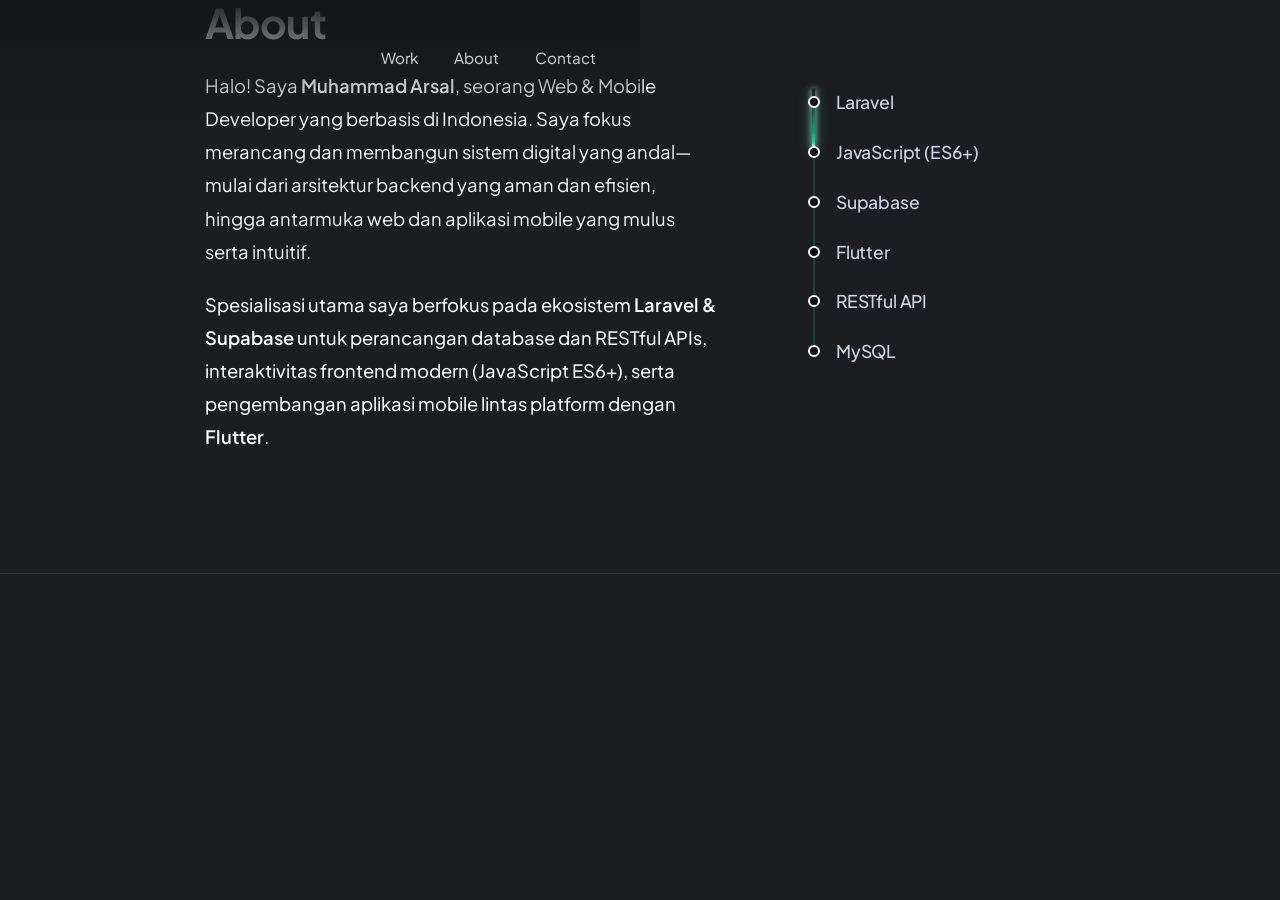
==== about.html @ c32b756a "feat: add abaout and lets contact" ====
<!DOCTYPE html>
<html lang="en">

<head>
    <meta charset="utf-8" />
    <meta name="viewport" content="width=device-width, initial-scale=1, maximum-scale=1">
    <title>About • Muhammad Arsal • Web Developer</title>
    <meta name="description"
        content="Tentang Muhammad Arsal — Web Developer spesialis Laravel, Modern JavaScript, Supabase, dan Flutter. Berfokus pada arsitektur scalable dan UI/UX interaktif." />
    <meta property="og:title" content="About • Muhammad Arsal • Web Developer" />
    <meta property="og:description"
        content="Tentang Muhammad Arsal — Web Developer spesialis Laravel, Modern JavaScript, Supabase, dan Flutter." />
    <meta property="og:type" content="website" />
    <meta name="twitter:card" content="summary_large_image" />

    <link href="css/normalize.css" rel="stylesheet">
    <link href="css/styleguide.css" rel="stylesheet">
    <link href="css/components.css" rel="stylesheet">
    <link href="css/style-new.css" rel="stylesheet">

    <style>
        /* Standalone clean scrolling & instant visibility for About page */
        html, body {
            overflow-x: hidden;
            overflow-y: auto !important;
            height: auto !important;
            background: #141518;
            color: #ffffff;
            scroll-behavior: smooth;
        }

        .main-wrap {
            position: relative;
            width: 100%;
            min-height: 100vh;
            overflow: visible !important;
        }

        /* Ensure all content is 100% visible immediately */
        .fade-in {
            opacity: 1 !important;
            transform: none !important;
            transition: opacity 0.6s ease, transform 0.6s ease;
        }

        .nav-bar {
            position: fixed;
            top: 0;
            left: 0;
            width: 100%;
            z-index: 100;
            padding: 1.5rem 2.5rem;
            display: flex;
            justify-content: space-between;
            align-items: center;
            background: linear-gradient(180deg, rgba(20, 21, 24, 0.95) 0%, rgba(20, 21, 24, 0) 100%);
            pointer-events: none;
        }

        .nav-bar * {
            pointer-events: auto;
        }

        .about-nav-header {
            padding: 0;
            height: 0;
        }

        /* Smooth scrollbar styling */
        ::-webkit-scrollbar {
            width: 8px;
        }
        ::-webkit-scrollbar-track {
            background: #141518;
        }
        ::-webkit-scrollbar-thumb {
            background: rgba(255, 255, 255, 0.15);
            border-radius: 4px;
        }
        ::-webkit-scrollbar-thumb:hover {
            background: var(--color-blue);
        }
    </style>
</head>

<body>
    <main class="main" id="about">
        <!-- Floating Hamburger Button -->
        <div class="btn btn-hamburger">
            <div class="btn-click magnetic" data-strength="50" data-strength-text="25" style="border: 1px solid white;">
                <div class="btn-fill"></div>
                <div class="btn-text">
                    <div class="btn-bars"></div>
                    <span class="btn-text-inner">Menu</span>
                </div>
            </div>
        </div>

        <!-- Navigation Drawer Overlay -->
        <div class="overlay fixed-nav-back"></div>
        <div class="fixed-nav theme-dark">
            <div class="fixed-nav-rounded-div">
                <div class="rounded-div-wrap">
                    <div class="rounded-div"></div>
                </div>
            </div>
            <div class="fixed-nav-inner">
                <div class="row nav-row">
                    <h5>Navigation</h5>
                    <div class="stripe"></div>
                    <ul class="links-wrap">
                        <li class="btn btn-link">
                            <a href="index.html" data-barba-prevent="self" class="btn-click magnetic" data-strength="24" data-strength-text="12">
                                <span class="btn-text">
                                    <span class="btn-text-inner">Home</span>
                                </span>
                            </a>
                        </li>
                        <li class="btn btn-link">
                            <a href="index.html#work-section" data-barba-prevent="self" class="btn-click magnetic" data-strength="24" data-strength-text="12">
                                <span class="btn-text">
                                    <span class="btn-text-inner">Work</span>
                                </span>
                            </a>
                        </li>
                        <li class="btn btn-link active">
                            <a href="about.html" class="btn-click magnetic" data-strength="24" data-strength-text="12">
                                <span class="btn-text">
                                    <span class="btn-text-inner">About</span>
                                </span>
                            </a>
                        </li>
                        <li class="btn btn-link">
                            <a href="#contact-section" class="btn-click magnetic" data-strength="24" data-strength-text="12">
                                <span class="btn-text">
                                    <span class="btn-text-inner">Contact</span>
                                </span>
                            </a>
                        </li>
                    </ul>
                </div>
                <div class="row social-row">
                    <div class="stripe"></div>
                    <div class="socials">
                        <h5>Socials</h5>
                        <ul>
                            <li class="btn btn-link btn-link-external">
                                <a href="https://www.instagram.com/arsal_451/" target="_blank" class="btn-click magnetic" data-strength="20" data-strength-text="10">
                                    <span class="btn-text"><span class="btn-text-inner">Instagram</span></span>
                                </a>
                            </li>
                            <li class="btn btn-link btn-link-external">
                                <a href="https://www.linkedin.com/in/muhammad-arsal-820309318/" target="_blank" class="btn-click magnetic" data-strength="20" data-strength-text="10">
                                    <span class="btn-text"><span class="btn-text-inner">LinkedIn</span></span>
                                </a>
                            </li>
                            <li class="btn btn-link btn-link-external">
                                <a href="https://github.com/arsalcode" target="_blank" class="btn-click magnetic" data-strength="20" data-strength-text="10">
                                    <span class="btn-text"><span class="btn-text-inner">GitHub</span></span>
                                </a>
                            </li>
                        </ul>
                    </div>
                </div>
            </div>
        </div>

        <div class="main-wrap">
            <!-- Navigation Header -->
            <header class="about-nav-header theme-dark" style="padding: 0; margin: 0; height: 0;">
                <div class="nav-bar">
                    <div class="credits-top">
                        <div class="btn">
                            <a href="index.html" data-barba-prevent="self" class="btn-click magnetic" data-strength="20" data-strength-text="10">
                                <span class="btn-text">
                                    <span class="nav-brand-text">© Arsal. dev</span>
                                </span>
                            </a>
                        </div>
                    </div>
                    <div class="nav-links-pill">
                        <ul class="links-wrap">
                            <li class="btn btn-link">
                                <a href="index.html#work-section" data-barba-prevent="self" class="btn-click magnetic" data-strength="20" data-strength-text="10">
                                    <span class="btn-text"><span class="btn-text-inner">Work</span></span>
                                </a>
                            </li>
                            <li class="btn btn-link active">
                                <a href="about.html" class="btn-click magnetic" data-strength="20" data-strength-text="10">
                                    <span class="btn-text"><span class="btn-text-inner">About</span></span>
                                </a>
                            </li>
                            <li class="btn btn-link nav-cta">
                                <a href="#contact-section" class="btn-click magnetic" data-strength="20" data-strength-text="10">
                                    <span class="btn-text"><span class="btn-text-inner">Contact</span></span>
                                </a>
                            </li>
                            <li class="btn btn-link btn-menu">
                                <div class="btn-click magnetic" data-strength="20" data-strength-text="10">
                                    <div class="btn-text"><span class="btn-text-inner">Menu</span></div>
                                </div>
                            </li>
                        </ul>
                    </div>
                </div>
            </header>

            <!-- About Hero Section (Simple & Minimalist - No Photo) -->
            <section class="about-simple-section theme-dark" style="padding-top: 0; padding-bottom: 50px;">
                <div class="container medium">
                    <div class="about-editorial-box fade-in">
                        <div class="about-editorial-grid">
                            <!-- Kolom Kiri: Bio Paragraf -->
                            <div class="about-col-left">
                                <h1 class="about-title-simple">About</h1>

                                <div class="about-simple-body">
                                    <p class="about-simple-text">
                                        Halo! Saya <strong>Muhammad Arsal</strong>, seorang Web &amp; Mobile Developer yang berbasis di Indonesia. Saya fokus merancang dan membangun sistem digital yang andal—mulai dari arsitektur backend yang aman dan efisien, hingga antarmuka web dan aplikasi mobile yang mulus serta intuitif.
                                    </p>
                                    <p class="about-simple-text">
                                        Spesialisasi utama saya berfokus pada ekosistem <strong>Laravel &amp; Supabase</strong> untuk perancangan database dan RESTful APIs, interaktivitas frontend modern (JavaScript ES6+), serta pengembangan aplikasi mobile lintas platform dengan <strong>Flutter</strong>.
                                    </p>
                                </div>
                            </div>

                            <!-- Kolom Kanan: List Teknologi dengan Garis Hijau Vertikal & Gerak Berurutan -->
                            <div class="about-col-right">
                                <ul class="about-bullet-list">
                                    <li class="about-stack-item">
                                        <span class="stack-node"></span>
                                        <span class="stack-name">Laravel</span>
                                    </li>
                                    <li class="about-stack-item">
                                        <span class="stack-node"></span>
                                        <span class="stack-name">JavaScript (ES6+)</span>
                                    </li>
                                    <li class="about-stack-item">
                                        <span class="stack-node"></span>
                                        <span class="stack-name">Supabase</span>
                                    </li>
                                    <li class="about-stack-item">
                                        <span class="stack-node"></span>
                                        <span class="stack-name">Flutter</span>
                                    </li>
                                    <li class="about-stack-item">
                                        <span class="stack-node"></span>
                                        <span class="stack-name">RESTful API</span>
                                    </li>
                                    <li class="about-stack-item">
                                        <span class="stack-node"></span>
                                        <span class="stack-name">MySQL</span>
                                    </li>
                                </ul>
                            </div>
                        </div>
                    </div>
                </div>
            </section>

            <!-- Modern Awwwards Level Footer -->
            <div class="footer-wrap section-awwwards-footer" id="contact-section">
                <footer class="section mx-auto footer-modern" style="width: 100vw !important;">
                    <div class="container medium">
                        <!-- Top Banner CTA (Minimalist Open Style) -->
                        <div class="footer-cta-card">
                            <h2 class="footer-cta-heading">Let's Connect</h2>
                            <div class="footer-contact-actions">
                                <a href="mailto:arsalcode404@gmail.com" class="footer-email-btn magnetic" data-strength="25">
                                    <span class="email-address">arsalcode404@gmail.com</span>
                                    <span class="email-arrow">↗</span>
                                </a>
                                <a href="tel:+6285890223887" class="footer-phone-btn magnetic" data-strength="20">
                                    <span>+62 858-9022-3887</span>
                                </a>
                            </div>
                        </div>

                        <!-- Bottom Nav & Credits Grid -->
                        <div class="footer-meta-grid">
                            <div class="footer-meta-col">
                                <h5>LOKASI &amp; WAKTU</h5>
                                <p>Indonesia <span class="bullet">•</span> <span id="timeSpan">09:22 PM WIB</span></p>
                            </div>
                            <div class="footer-meta-col">
                                <h5>DIREKTORI SOSIAL</h5>
                                <div class="footer-social-links">
                                    <a href="https://github.com/arsalcode" target="_blank" class="social-link">GitHub ↗</a>
                                    <a href="https://www.linkedin.com/in/muhammad-arsal-820309318/" target="_blank" class="social-link">LinkedIn ↗</a>
                                    <a href="https://www.instagram.com/arsal_451/" target="_blank" class="social-link">Instagram ↗</a>
                                </div>
                            </div>
                            <div class="footer-meta-col text-right">
                                <h5>HAK CIPTA</h5>
                                <p>© 2026 Muhammad Arsal</p>
                            </div>
                        </div>
                    </div>
                </footer>
            </div>
        </div>
    </main>

    <!-- Dependencies -->
    <script src="https://code.jquery.com/jquery-3.5.1.min.js"></script>
    <script src="https://cdnjs.cloudflare.com/ajax/libs/gsap/3.9.1/gsap.min.js"></script>

    <script>
        function initMagneticButtons() {
            var magnets = document.querySelectorAll('.magnetic');
            if (window.innerWidth > 540) {
                magnets.forEach((magnet) => {
                    magnet.addEventListener('mousemove', function (event) {
                        var bounding = magnet.getBoundingClientRect();
                        var magnetsStrength = magnet.getAttribute("data-strength") || 25;
                        gsap.to(magnet, 1.2, {
                            x: (((event.clientX - bounding.left) / magnet.offsetWidth) - 0.5) * magnetsStrength,
                            y: (((event.clientY - bounding.top) / magnet.offsetHeight) - 0.5) * magnetsStrength,
                            rotate: "0.001deg",
                            ease: "power4.out"
                        });
                    });
                    magnet.addEventListener('mouseleave', function () {
                        gsap.to(magnet, 1.2, {
                            x: 0,
                            y: 0,
                            ease: "elastic.out(1, 0.3)"
                        });
                    });
                });
            }
        }

        function initHamburgerNav() {
            $('.btn-hamburger, .btn-menu').click(function () {
                if ($('main').hasClass('nav-active')) {
                    $('.btn-hamburger, .btn-menu').removeClass('active');
                    $('main').removeClass('nav-active');
                } else {
                    $('.btn-hamburger, .btn-menu').addClass('active');
                    $('main').addClass('nav-active');
                }
            });

            $('.overlay.fixed-nav-back, .fixed-nav .btn-link a').click(function () {
                $('.btn-hamburger, .btn-menu').removeClass('active');
                $('main').removeClass('nav-active');
            });
        }

        function initTimeZone() {
            const timeSpan = document.querySelector("#timeSpan");
            if (!timeSpan) return;

            const optionsTime = {
                timeZone: 'Asia/Jakarta',
                timeZoneName: 'short',
                hour: '2-digit',
                hour12: true,
                minute: 'numeric',
            };

            const formatter = new Intl.DateTimeFormat([], optionsTime);
            function updateTime() {
                const dateTime = new Date();
                timeSpan.textContent = formatter.format(dateTime);
            }
            updateTime();
            setInterval(updateTime, 1000);
        }

        $(document).ready(function () {
            initMagneticButtons();
            initHamburgerNav();
            initTimeZone();
        });
    </script>
</body>

</html>
---- css/styleguide.css ----
/* ------------------------- Styleguide • Muhammad Arsal -------------------------------------------------- */

/* ------------------------- Fonts -------------------------------------------------- */

@import url("https://fonts.googleapis.com/css2?family=Plus+Jakarta+Sans:wght@300;400;500;600;700;800&family=Outfit:wght@100..900&display=swap");

/* ------------------------- Colors -------------------------------------------------- */

:root {
  --color-dark: #1c1d20;
  --color-dark-dark: #141517;
  --color-light: #ffffff;
  --color-blue: #00804E;
  --color-blue-dark: #00603A;
  --color-gray: #999d9e;
  --color-lightgray: #e9eaeb;
  --color-white: #ffffff;

  --color-border: rgba(28, 29, 32, 0.175);
  --color-border-solid: #d2d2d2;
  --color-border-light: rgba(255, 255, 255, 0.2);
  --color-border-solid-light: #545557;

  --color-text: #1c1d20;
  --color-text-light: #fff;

  --alert-error: #ff4444;
  --alert-success: #24c958;

  --animation-primary: all 0.5s cubic-bezier(0.7, 0, 0.3, 1);
  --animation-fast: all 0.3s cubic-bezier(0.7, 0, 0.3, 1);
  --animation-smooth: all 0.7s cubic-bezier(0.7, 0, 0.3, 1);
  --animation-slow: all 0.9s cubic-bezier(0.7, 0, 0.3, 1);

  --section-padding: clamp(5em, 21vh, 12em);
  --container-padding: clamp(2.5em, 8vw, 8em);
  --gap-padding: clamp(1.5em, 4vw, 2.5em);
}

@media screen and (max-width: 1200px) {
  :root {
    --container-padding: 6vw;
  }
}

@media screen and (max-width: 720px) {
  :root {
    --section-padding: 12vh;
  }
}

@media screen and (max-width: 540px) {
  :root {
    --color-border: rgba(28, 29, 32, 0.225);
    --color-border-light: rgba(255, 255, 255, 0.225);
    --container-padding: clamp(1.25em, 4vw, 2.5em);
    --section-padding: max(2.5em, 12vh);
  }
}

/* ------------------------- Body -------------------------------------------------- */

*,
*:after,
*:before {
  -webkit-box-sizing: border-box;
  -moz-box-sizing: border-box;
  box-sizing: border-box;
}
li,
ul {
  padding: 0;
  margin: 0;
  list-style: none;
}

body {
  -webkit-font-smoothing: antialiased;
  font-family: "Plus Jakarta Sans", -apple-system, BlinkMacSystemFont, "Segoe UI", Roboto, sans-serif; 
  color: var(--color-text);
  line-height: 1.6;
  font-weight: 450;
  font-style: normal;
  font-size: 16px;
  font-size: clamp(16px, 1.2vw, 19px);
  background-color: var(--color-dark);
}

html,
body {
  width: 100%;
  -webkit-font-smoothing: antialiased;
  position: relative;
  background-color: var(--color-dark);
}

/* Selection */
::selection {
  background-color: var(--color-blue);
  color: var(--color-white);
  text-shadow: none;
}
::-moz-selection {
  background-color: var(--color-blue);
  color: var(--color-white);
  text-shadow: none;
}

canvas,
img,
video {
  max-width: 100%;
  height: auto;
  box-sizing: border-box;
}

svg {
  max-width: none;
  height: auto;
  box-sizing: border-box;
}

audio,
canvas,
iframe,
img,
svg,
video {
  vertical-align: middle;
}

/* ------------------------- Typography -------------------------------------------------- */

h1,
h2,
h3,
h4,
h5,
h6,
p,
a,
li,
ul,
ol,
span,
strong,
em {
  padding: 0;
  margin: 0;
  font-style: normal;
  font-weight: 450;
  letter-spacing: normal;
}
h1:last-child,
h2:last-child,
h3:last-child,
h4:last-child,
p:last-child,
p.big:last-child,
p.small:last-child,
a:last-child,
strong:last-child {
  margin-bottom: 0;
}

h1 {
  font-family: "Plus Jakarta Sans", -apple-system, BlinkMacSystemFont, "Segoe UI", Roboto, sans-serif;
  font-weight: 700;
  font-style: normal;
  font-size: clamp(3.25em, 7vw, 8em);
  line-height: 1.065;
  margin-bottom: 1em;
  font-size: calc(clamp(3.25em, 7vw, 8em) * 0.875);
}

h2 {
  font-family: "Plus Jakarta Sans", -apple-system, BlinkMacSystemFont, "Segoe UI", Roboto, sans-serif;
  font-weight: 700;
  font-style: normal;
  font-size: calc(clamp(3.25em, 5vw, 4.5em) * 0.75);
  line-height: 1.065;
  margin-bottom: 0.66em;
}

h3 {
  font-family: "Plus Jakarta Sans", -apple-system, BlinkMacSystemFont, "Segoe UI", Roboto, sans-serif;
  font-weight: 600;
  font-style: normal;
  font-size: clamp(2.66em, 4.65vw, 5.32em);
  line-height: 1.065;
  margin-bottom: 1em;
}

h4 {
  font-family: "Plus Jakarta Sans", -apple-system, BlinkMacSystemFont, "Segoe UI", Roboto, sans-serif;
  font-weight: 600;
  font-style: normal;
  font-size: clamp(1.55em, 2.3vw, 2.5em);
  line-height: 1.45;
  margin-bottom: 1em;
}

h5 {
  font-family: "Plus Jakarta Sans", -apple-system, BlinkMacSystemFont, "Segoe UI", Roboto, sans-serif;
  font-weight: 600;
  font-style: normal;
  font-size: 0.6em;
  line-height: 1.065;
  margin-bottom: 1em;
  text-transform: uppercase;
  letter-spacing: 0.05em;
  opacity: 0.5;
}

p {
  font-family: "Plus Jakarta Sans", -apple-system, BlinkMacSystemFont, "Segoe UI", Roboto, sans-serif;
  font-weight: 450;
  font-style: normal;
  color: var(--text);
  font-size: 1em;
  line-height: 1.66;
  margin-bottom: 1em;
}

p.small {
  font-size: 0.8em;
  line-height: 1.75;
  letter-spacing: 0.015em;
}

p.big {
  font-size: 1.2em;
}

strong {
  font-weight: 800;
}

a {
  color: var(--color-blue);
  text-decoration: none;
}

p a {
  text-decoration: underline;
}

.theme-dark h1,
.theme-dark h2,
.theme-dark h3,
.theme-dark h4,
.theme-dark h5,
.theme-dark p {
  color: var(--color-white);
}

/* ------------------------- Main Elements -------------------------------------------------- */

.section {
  display: block;
  padding-top: var(--section-padding);
  padding-bottom: var(--section-padding);
  position: relative;
}

.section-wrap {
  display: block;
  padding-top: 0;
  padding-bottom: 0;
  position: relative;
}

.section.full-height {
  min-height: 100vh;
  display: flex;
  align-items: center;
}

.section.no-padding {
  padding-top: unset;
  padding-bottom: unset;
}

.container {
  margin: 0 auto;
  padding-left: var(--container-padding);
  padding-right: var(--container-padding);
  max-width: 100em;
}

.container.large {
  padding-left: var(--gap-padding);
  padding-right: var(--gap-padding);
}

.container.medium {
  padding-left: calc(var(--container-padding) * 2);
  padding-right: calc(var(--container-padding) * 2);
}

.container.small {
  padding-left: calc(var(--container-padding) * 3);
  padding-right: calc(var(--container-padding) * 3);
}

.container.no-padding {
  padding-left: unset;
  padding-right: unset;
}

.row {
  display: flex;
  flex-wrap: wrap;
  position: relative;
}

.row.no-flex {
  display: block;
}

.row.no-wrap {
  flex-wrap: nowrap;
}

.flex-col {
  display: block;
  width: 100%;
  order: 2;
  position: relative;
}

.overlay {
  position: absolute;
  top: 0;
  left: 0;
  height: 100%;
  width: 100%;
}

img.overlay,
video.overlay {
  object-fit: cover;
}

.line {
  display: block;
  width: 100%;
  height: 1px;
  background-color: var(--color-border);
  margin-top: var(--gap-padding);
  margin-bottom: var(--gap-padding);
}

.stripe {
  display: block;
  width: 100%;
  height: 1px;
  background-color: var(--color-border);
}

.theme-dark .stripe {
  background-color: var(--color-border-light);
}

.no-select {
  -webkit-touch-callout: none;
  -webkit-user-select: none;
  -khtml-user-select: none;
  -moz-user-select: none;
  -ms-user-select: none;
  user-select: none;
}

@media screen and (max-width: 540px) {
  .section.full-height {
    min-height: 100vh;
    min-height: calc(var(--vh, 1vh) * 100);
    max-height: 100vh;
  }

  .container.medium,
  .container.small {
    padding-left: var(--container-padding);
    padding-right: var(--container-padding);
  }
}

/* ------------------------- Buttons -------------------------------------------------- */

.btn {
  margin-bottom: calc(var(--gap-padding) / 2);
  position: relative;
  z-index: 5;
  border: 0;
  outline: 0;
}

.btn input {
  cursor: pointer;
}

.btn:hover {
  z-index: 15;
}

.btn:last-child {
  margin-bottom: 0;
}

.btn-click {
  cursor: pointer;
  border: 0;
  color: var(--primary-dark);
  background: transparent;
  border-radius: 2.125em;
  min-width: 1em;
  height: 4.25em;
  padding: 0;
  font-size: 1em;
  overflow: hidden;
  display: flex;
  align-items: center;
  justify-content: center;
  position: relative;
  text-decoration: none;
  will-change: transform;
  outline: 0;
  transform: translateZ(0) rotate(0.001deg);
}

.btn-click:hover {
  cursor: pointer;
}

.btn-normal .btn-click {
  -webkit-box-shadow: inset 0px 0px 0px 1px var(--color-border);
  box-shadow: inset 0px 0px 0px 1px var(--color-border);
}

.btn-fill {
  background: var(--color-blue);
  position: absolute;
  width: 150%;
  height: 200%;
  border-radius: 50%;
  top: -50%;
  left: -25%;
  transform: translate3d(0, -76%, 0);
  will-change: transform;
  transition: background-color ease-in-out 0.25s;
}

.btn-text {
  display: flex;
  align-items: center;
  justify-content: center;
  width: 100%;
  height: 100%;
  padding: 0 2.5em;
  z-index: 2;
  color: var(--color-dark);
  position: relative;
  transform: rotate(0.001deg);
  pointer-events: none;
  will-change: transform, color;
}

.btn-click:hover {
  text-decoration: none;
}

/* --- Button Normal --- */

.btn-normal.active .btn-click .btn-text-inner {
  color: var(--color-white) !important;
}

.btn-normal.not-active .btn-click .btn-text-inner {
  transition: var(--animation-smooth);
}

.btn-normal.active .btn-click .btn-fill {
  transform: translate3d(0, 0%, 0) !important;
  background-color: var(--color-dark);
}

.btn-normal.not-active .btn-click .btn-fill {
  background-color: var(--color-dark);
  transition: var(--animation-smooth);
}

.count-nr {
  display: inline-block;
  margin-left: 0.25em;
  opacity: 0.6;
  font-size: 0.7em;
  position: relative;
  transform: translate(20%, -15%);
  width: 0;
  position: absolute;
}

.btn-normal .arrow svg g {
  stroke: currentColor;
}

/* --- Button Normal - Theme Dark --- */

.theme-dark .btn-normal .btn-click {
  -webkit-box-shadow: inset 0px 0px 0px 1px var(--color-border-light);
  box-shadow: inset 0px 0px 0px 1px var(--color-border-light);
}

.theme-dark .btn-normal .btn-text .btn-text-inner {
  color: var(--color-white) !important;
}

/* --- Button Normal - Dark --- */

.btn-normal.btn-dark .btn-click {
  -webkit-box-shadow: inset 0px 0px 0px 0px var(--color-border);
  box-shadow: inset 0px 0px 0px 0px var(--color-border);
  background: var(--color-dark);
}

.btn-normal.btn-dark .btn-text .btn-text-inner {
  color: var(--color-white) !important;
}

/* --- Button Link --- */

.btn-link {
  margin: 0;
}

.btn-link .btn-click {
  border: 0;
  height: 2.75em;
  border-radius: 0;
  overflow: visible;
}

.btn-link .btn-text {
  padding: 0 calc(var(--gap-padding) / 2);
  position: relative;
}

.btn-link .btn-click::after {
  content: "";
  position: absolute;
  bottom: -0.5em;
  left: 50%;
  display: block;
  width: calc(clamp(16px, 1.2vw, 19px) / 2.75);
  height: calc(clamp(16px, 1.2vw, 19px) / 2.75);
  border-radius: 50%;
  background: var(--color-dark);
  transform: translate(-50%, -50%) scale(0) rotate(0.001deg);
  transition: var(--animation-fast);
  will-change: transform;
}

.btn-link.active .btn-click::after {
  transform: translate(-50%, -50%) scale(1) rotate(0.001deg);
}

.btn-link .btn-click:hover::after {
  transform: translate(-50%, -50%) scale(1) rotate(0.001deg);
}

.links-wrap {
  display: flex;
}

.links-wrap:hover .btn-link .btn-click::after {
  transform: translate(-50%, -50%) scale(0) rotate(0.001deg);
}

.links-wrap:hover .btn-link .btn-click:hover::after {
  transform: translate(-50%, -50%) scale(1) rotate(0.001deg);
}

.theme-dark .btn-link .btn-text {
  color: var(--color-white);
}

.theme-dark .btn-link .btn-click::after {
  background: var(--color-white);
}

/* --- Button Link External --- */

.btn-link.btn-link-external .btn-click {
  border: 0;
  height: 2.25em;
  border-radius: 0;
  overflow: visible;
  margin: 0 calc(var(--gap-padding) / 3);
}

.btn-link.btn-link-external .btn-text {
  padding: 0;
}

.btn-link.btn-link-external .btn-click::after {
  bottom: 0;
  width: 100%;
  height: 1px;
  border-radius: 0;
  background: var(--color-dark);
  transform: translate(-50%, -50%) scale(0, 1) rotate(0.001deg);
}

/* --- Button Link External - Theme Dark --- */

.theme-dark .btn-link.btn-link-external .btn-click::after {
  background: var(--color-white);
}

.theme-dark .btn-link .btn-click:hover::after {
  transform: translate(-50%, -50%) scale(1) rotate(0.001deg);
}

/* --- Button Circle --- */

.btn-round {
  margin: 0;
  z-index: 20;
}

.btn-round .btn-click {
  width: clamp(9em, 12vw, 11em);
  height: clamp(9em, 12vw, 11em);
  border-radius: 50%;
  border: 0;
  background: var(--color-dark);
}

.btn-round .btn-text {
  padding: 0 1em;
  text-align: center;
}

.btn-round .btn-text-inner {
  color: #fff;
}

.btn-round .btn-fill {
  background: var(--color-blue);
}

/* --- Button Circle - Theme Dark --- */

.theme-dark .btn-round .btn-click {
  background: var(--color-blue);
}

.theme-dark .btn-round .btn-fill {
  background: var(--color-blue-dark);
}

/* --- Button Â© Left Top --- */

.btn-link.btn-left-top .btn-click::after {
  display: none;
}

.btn-link.btn-left-top .credit {
  padding-right: 0.21em;
}

.btn-link.btn-left-top .credit span {
  position: relative;
  display: block;
  transform: translate(0, 0) rotate(0.001deg);
  transition: var(--animation-primary);
}

.btn-link.btn-left-top:hover .credit span {
  transform: translate(0, 0) rotate(360deg);
}

.btn-link.btn-left-top .cbd {
  overflow: hidden;
  position: relative;
}

.btn-link.btn-left-top .code-by {
  transform: translateX(0) rotate(0.001deg);
  position: relative;
  display: inline-block;
  transition: var(--animation-primary);
}

.btn-link.btn-left-top:hover .code-by {
  transform: translateX(-3.7em) rotate(0.001deg);
}

.btn-link.btn-left-top .dennis {
  transform: translateX(0) rotate(0.001deg);
  position: relative;
  display: inline-block;
  padding-left: 0.21em;
  padding-right: 0.2em;
  transition: var(--animation-primary);
}

.btn-link.btn-left-top:hover .dennis {
  padding-right: 2em;
  transform: translateX(-3.7em) rotate(0.001deg);
}

.btn-link.btn-left-top .snellenberg {
  position: absolute;
  opacity: 1;
  padding-left: 0.21em;
  transition: var(--animation-primary);
  top: 0;
  left: 0;
  transform: translateX(3.25em);
  white-space: nowrap;
}

@media screen and (max-width: 540px) {
  .btn-link.btn-left-top:hover .credit span {
    transform: translate(0, 0) rotate(0.001deg);
  }

  .btn-link.btn-left-top:hover .code-by {
    transform: translateX(0) rotate(0.001deg);
  }

  .btn-link.btn-left-top:hover .dennis {
    padding-right: 0.2em;
    transform: translateX(0) rotate(0.001deg);
  }
}

/* --- Button Hamburger --- */

.btn-hamburger {
  position: fixed;
  top: calc(var(--gap-padding) / 1.5);
  right: calc(var(--gap-padding) / 1.5);
  transition: transform 0.4s cubic-bezier(0.36, 0, 0.66, 0);
  transform: translateY(0%) scale(0) rotate(0.001deg);
  z-index: 105;
}

.btn-hamburger:hover {
  z-index: 105;
}

.btn-hamburger .btn-click,
.btn-hamburger .btn-text {
  width: clamp(4em, 5.5vw, 5em);
  height: clamp(4em, 5.5vw, 5em);
  border-radius: 50%;
}

.btn-hamburger .btn-click {
  border: 0;
  background-color: var(--color-dark);
  transition: background-color 0.25s cubic-bezier(0.36, 0, 0.66, 0),
    box-shadow 0.25s cubic-bezier(0.36, 0, 0.66, 0);
  -webkit-box-shadow: inset 0px 0px 0px 1px var(--color-border-light);
  box-shadow: inset 0px 0px 0px 1px var(--color-border-light);
}

.nav-active .btn-hamburger .btn-click {
  -webkit-box-shadow: inset 0px 0px 0px 1px transparent !important;
  box-shadow: inset 0px 0px 0px 1px transparent !important;
}

.btn-hamburger .btn-fill {
  background-color: var(--color-blue);
}

.btn-hamburger .btn-text-inner {
  color: var(--color-white);
  opacity: 0;
}

.btn-hamburger .btn-bars {
  position: absolute;
  width: 28%;
  height: 8%;
  opacity: 1;
}

.btn-hamburger .btn-text {
  position: relative;
}

.btn-hamburger .btn-bars::before,
.btn-hamburger .btn-bars::after {
  content: "";
  display: block;
  position: absolute;
  left: 50%;
  height: 1px;
  width: 100%;
  transform: translate(-50%, -50%) rotate(0.001deg);
  background: var(--color-white);
  transition: var(--animation-fast);
}

.btn-hamburger .btn-bars::before {
  top: 0;
  transform: translate(-50%, -50%);
}

.btn-hamburger .btn-bars::after {
  top: 100%;
  transform: translate(-50%, -50%);
}

.btn-hamburger.active .btn-bars::before {
  top: 50%;
  transform: translate(-50%, -50%) rotate(-45deg);
}

.btn-hamburger.active .btn-click {
  background-color: var(--color-blue);
}

.btn-hamburger.active .btn-bars::after {
  top: 50%;
  transform: translate(-50%, -50%) rotate(45deg);
}

main.scrolled .btn-hamburger {
  transition: transform 0.4s cubic-bezier(0.34, 1.5, 0.64, 1);
  transform: translateY(0%) scale(1) rotate(0.001deg);
}

main .btn-hamburger.active {
  transform: translateY(0%) scale(1) rotate(0.001deg);
}

#contact .btn-hamburger .btn-click {
  -webkit-box-shadow: inset 0px 0px 0px 1px var(--color-border-light) !important;
  box-shadow: inset 0px 0px 0px 1px var(--color-border-light) !important;
}

#contact .nav-active .btn-hamburger .btn-click {
  -webkit-box-shadow: inset 0px 0px 0px 1px transparent !important;
  box-shadow: inset 0px 0px 0px 1px transparent !important;
}

/* --- Button Menu --- */

.btn-menu .btn-click::after,
.links-wrap:hover .btn-menu .btn-click:hover::after {
  left: 0;
  bottom: 50%;
  transform: translate(-50%, 50%) scale(1) rotate(0.001deg);
}

.theme-dark .btn-menu .btn-click::after,
.theme-dark .btn-menu .btn-click:hover::after {
  background: var(--color-white);
}

/* --- Button Icon --- */

.btn-icon .btn-click {
  width: 4.25em;
}

.btn-icon .btn-click .btn-text-inner {
  display: flex;
}

/* ------------------------- Social Icons -------------------------------------------------- */

.s-icon {
  position: relative;
  overflow: hidden;
  width: 1.75em;
  height: 1.75em;
  margin-right: 0.15em;
  margin-left: 0.15em;
  border-radius: 50%;
  background-color: var(--primary);
  transition: var(--animation-primary);
  display: block;
  float: left;
}

.s-icon .s-icon-wrap {
  position: absolute;
  top: 50%;
  left: 50%;
  transform: translate(-50%, -50%) rotate(0.0001deg);
  width: 65%;
  transition: var(--animation-primary);
}

.s-icon .s-icon-wrap:nth-of-type(2) {
  transform: translate(-50%, 100%) rotate(0.0001deg);
}

.s-icon .s-icon-wrap svg {
  display: block;
  width: 100%;
}

.s-icon .s-icon-wrap svg path {
  fill: var(--white);
}

.s-icon:hover {
  background: var(--secondary);
  cursor: pointer;
}

.s-icon:hover .s-icon-wrap:nth-of-type(1) {
  transform: translate(-50%, -200%) rotate(0.0001deg);
}

.s-icon:hover .s-icon-wrap:nth-of-type(2) {
  transform: translate(-50%, -50%) rotate(0.0001deg);
}

/* ------------------------- Color Box -------------------------------------------------- */

.color-box {
  width: calc(33.333% - 1.333em);
  background: var(--primary-dark);
  font-weight: 500;
  color: var(--white);
  margin-right: 2em;
  margin-top: 2em;
}

.color-box:nth-child(3),
.color-box:nth-child(6) {
  margin-right: 0;
}

.color-box:before {
  content: "";
  display: block;
  padding-top: 40%;
}

.color-box .overlay {
  padding: 1em;
  display: flex;
  align-items: center;
  justify-content: center;
  text-align: center;
}

.color-box.dark {
  background: var(--color-dark);
  box-shadow: inset 0 0 0 1px var(--primary-light);
  color: white;
}

.color-box.gray {
  background: var(--color-gray);
  color: white;
}

.color-box.blue {
  background: var(--color-blue);
  color: white;
}

.color-box.white {
  background: #fff;
  box-shadow: inset 0 0 0 1px var(--color-border);
}

.color-box.light-gray {
  background: var(--color-lightgray);
  box-shadow: inset 0 0 0 1px var(--color-border);
}

.color-box.border {
  background: var(--color-border);
}

@media screen and (max-width: 1000px) {
  .color-box {
    width: calc(50% - 1em);
  }

  .color-box:nth-child(3),
  .color-box:nth-child(6) {
    margin-right: 2em;
  }

  .color-box:nth-child(even) {
    margin-right: 0;
  }
}

@media screen and (max-width: 720px) {
  .color-box {
    width: 100%;
  }

  .color-box:nth-child(even),
  .color-box:nth-child(odd) {
    margin-right: 0;
  }
}

/* ------------------------- Form -------------------------------------------------- */

.section-form {
  background: var(--color-dark);
}

.section-form + .footer-rounded-div .rounded-div {
  background: var(--color-dark);
}

.form {
  width: 100%;
  display: block;
}

.form-container {
  width: 100%;
}

.hidden-field,
.website-field {
  position: absolute;
  left: -9999px;
}

.form input,
.form textarea,
.form select {
  border: 0;
  -webkit-box-shadow: none;
  -moz-box-shadow: none;
  box-shadow: none;
}

.grecaptcha-badge {
  top: calc(100% - 120px) !important;
  transform: translate(0, -50%);
  box-shadow: rgba(0, 0, 0, 0.2) 0px 2px 5px !important;
  visibility: hidden;
}

.form-col {
  display: block;
  width: 100%;
  font-size: 1.33em;
  border-bottom: 1px solid var(--color-border-light);
  padding: 0 2.75em;
  position: relative;
}

.form-col:nth-child(2) {
  border-top: 1px solid var(--color-border-light);
}

.form .field {
  appearance: none;
  -moz-appearance: none;
  -webkit-appearance: none;
  -webkit-box-shadow: none;
  -moz-box-shadow: none;
  box-shadow: none;
  width: 100%;
  padding: 1em 0 2em 0;
  border: 0;
  background: transparent;
  border-radius: 0;
  font-weight: 450;
  font-size: 1em;
  color: var(--color-white);
  display: block;
  margin-top: -0.33em;
  background: transparent !important;
}

.form .form-col h5 {
  position: absolute;
  left: 0;
  top: 3.4em;
  opacity: 0.33;
}

.form .field:focus {
  outline: 0;
  outline-width: 1px !important;
  outline-offset: 0px;
  border-radius: 0;
  border: 0;
}

.form .field::before {
  position: absolute;
  left: 0;
  width: 0.25em;
  height: 0.25em;
  content: "";
  top: 0;
  background: var(--color-white);
  border-radius: 50%;
}

.form .field::-webkit-input-placeholder,
.form .field::placeholder {
  color: var(--color-white);
  opacity: 0.33;
  font-weight: 450;
}

.form textarea.field {
  resize: vertical;
  resize: none;
}

.form .label {
  width: 100%;
  display: block;
  margin-bottom: 0;
  color: var(--color-white);
  font-weight: 450;
  padding-top: 1.66em;
  transition: all 0.2s ease-in-out;
}

.form-btn {
  position: absolute;
  top: 0;
  left: 0;
  width: 100%;
  height: 100%;
  background: transparent;
  border: 0;
  outline: 0;
  color: var(--color-white);
  z-index: 10;
}

.btn-contact-send {
  float: right;
  transform: translate(-20%, -60%);
  position: relative;
  z-index: 5;
}

.btn-contact-send .btn-text {
  pointer-events: all;
}

.form .form-col.not-empty .label {
  opacity: 0.33;
}

/* --- Arlert Options --- */

.alert {
  font-size: 1rem;
  transform: translateY(-1.5em);
  position: relative;
  line-height: 1.1em;
  background: var(--color-dark);
  padding-bottom: 0.75em;
}

.alert span,
.alert p,
.alert strong {
  color: var(--alert-error);
  font-size: 1em;
  font-weight: 450;
  line-height: 1rem;
  margin: 0;
}

.alert::before {
  position: absolute;
  content: "";
  left: -3.85em;
  width: 0.3em;
  height: 0.3em;
  background: var(--alert-error);
  border-radius: 50%;
  top: 0.35em;
}

.alert-success {
  transform: translateY(0);
}

.alert-success span,
.alert-success p,
.alert-success strong {
  color: var(--alert-success);
}

.alert-success::before {
  background: var(--alert-success);
}

/* --- Custom Checkbox --- */

.form .checkbox-button {
  display: flex;
  margin-bottom: 0.5em;
  padding-left: 1.25em;
  align-items: center;
  font-size: 1em;
  font-weight: 450;
}

.form .checkbox-button:last-child {
  margin-bottom: 2.2em;
}

.form .checkbox-button:hover {
  cursor: pointer;
}

.form .checkbox-button input {
  opacity: 0;
  position: absolute;
  z-index: -1;
}

.form .checkbox-button span {
  height: 1.1em;
  margin-bottom: 0px;
  color: var(--color-white);
  order: 2;
  display: inline-block;
  opacity: 0.33;
}

.form .checkbox-button .custom-check {
  position: relative;
  order: 1;
  width: 0.85em;
  height: 0.85em;
  margin-top: 0.5em;
  margin-right: 0.5em;
  margin-left: -1.25em;
  border: 1px solid var(--color-border-light);
  border-radius: 0em;
  box-shadow: 0;
  overflow: hidden;
}

.form .checkbox-button .custom-check:after {
  display: block;
  opacity: 0;
  visibility: hidden;
  content: "";
  width: 100%;
  height: 100%;
  left: 0;
  top: 0;
  position: absolute;
  background-color: var(--color-blue);
  background-image: url("../img/form-checkmark.svg");
  background-repeat: no-repeat;
  background-position: center center;
  background-size: cover;
}

.form .checkbox-button input:checked ~ .custom-check:after {
  opacity: 1;
  visibility: visible;
}

.form .checkbox-button:hover input ~ .custom-check {
  background-color: rgba(255, 255, 255, 0.1);
}

.form .checkbox-button input:checked ~ .custom-check {
  background-color: var(--color-blue);
  border: 1px solid var(--color-blue);
}

.form .checkbox-button input:checked ~ span {
  color: var(--color-white);
  font-weight: 450;
  opacity: 1;
}

/* --- Custom Radio --- */

.form .checkbox-button .custom-radio {
  position: relative;
  order: 1;
  width: 0.85em;
  height: 0.85em;
  margin-top: 0.5em;
  margin-right: 0.5em;
  margin-left: -1.25em;
  border: 1px solid var(--color-border-light);
  border-radius: 0em;
  box-shadow: 0;
  overflow: hidden;
  border-radius: 50%;
}

.form .checkbox-button .custom-radio:after {
  display: block;
  opacity: 0;
  visibility: hidden;
  content: "";
  width: 6px;
  height: 6px;
  top: 6px;
  left: 6px;
  position: absolute;
  background: var(--color-white);
  border-radius: 50%;
}

.form .checkbox-button input:checked ~ .custom-radio:after {
  opacity: 1;
  visibility: visible;
}

.form .checkbox-button:hover input ~ .custom-radio {
  background-color: rgba(255, 255, 255, 0.1);
}

.form .checkbox-button input:checked ~ .custom-radio {
  background-color: var(--color-blue);
  border: 1px solid var(--color-blue);
}

input:-webkit-autofill,
input:-webkit-autofill:hover,
input:-webkit-autofill:focus,
textarea:-webkit-autofill,
textarea:-webkit-autofill:hover,
textarea:-webkit-autofill:focus,
select:-webkit-autofill,
select:-webkit-autofill:hover,
select:-webkit-autofill:focus {
  -webkit-text-fill-color: #000;
  -webkit-box-shadow: 0 0 0px 1000px #fff inset;
  box-shadow: 0 0 0px 1000px #fff inset;
  transition: background-color 5000s ease-in-out 0s;
}

input[type="radio"] {
  -webkit-appearance: none;
}
---- css/components.css ----
/* ------------------------- Components • Muhammad Arsal -------------------------------------------------- */

/* ------------------------- Span Lines H4 -------------------------------------------------- */

.span-lines.animate .span-line {
	position: relative;
	display: inline-flex;
	overflow: hidden;
}

.span-lines.animate .span-line .span-line-inner {
	position: relative;
	display: block;
}

/* ------------------------- Arrow -------------------------------------------------- */

.arrow {
	position: relative;
	width: clamp(0.9em, 1.1vw, 1.1em);
}

.arrow.big {
	position: relative;
	width: clamp(1.1em, 1.3vw, 1.25em);
}

.arrow svg {
	display: block;
	width: 100%;
}

/* ------------------------- PF -------------------------------------------------- */

.profile-picture {
	position: relative;
	display: inline-flex;
	border-radius: 50%;
	background: url('../img/DSC07033-Cut-Color-1080.jpg') center center no-repeat;
	background-size: cover;
	width: clamp(4.5em, 6.5vw, 8em);
	height: clamp(4.5em, 6.5vw, 8em);
}

/* ------------------------- Pattern Dots -------------------------------------------------- */

.dots {
	top: 0;
	right: 0;
	height: 100%;
	width: 100%;
	pointer-events: none;
	background: url('../img/dotted.svg') bottom right;
	background-size: 1.25em 1.25em;
	position: absolute;
}

/* ------------------------- Rounded Div -------------------------------------------------- */

.rounded-div-wrap {
	width: 100%;
	top: 0;
	position: relative;
	height: 10vh;
	overflow: hidden;
}

.rounded-div {
	width: 150%;
	content: '';
	display: block;
	position: absolute;
	background: var(--color-white);
	height: 750%;
	left: 50%;
	border-radius: 50%;
	transform: translate(-50%, -86.666%);
	z-index: 1;
}

/* ------------------------- Default Header -------------------------------------------------- */

.default-header {
	padding-top: calc(var(--section-padding) * 1.33);
	padding-bottom: calc(var(--section-padding) * 0.66);
}

.default-header.theme-dark {
	background: var(--color-dark);
}

.default-header h1 span {
	display: block;
}

@media screen and (max-width: 720px) {
	.default-header {
		padding-top: calc(var(--section-padding) * 1.95);
		padding-bottom: calc(var(--section-padding) * 0.75);
	}

	.default-header h1 span {
		display: unset;
	}
}

@media screen and (max-width: 460px) {
	.default-header h1 {
		font-size: 10vw;
		font-size: calc(clamp(3.25em, 7vw, 8em) * 0.875);
	}
}
---- css/style-new.css ----
/* ------------------------- Style ΓÇó Muhammad Arsal -------------------------------------------------- */

main {
  box-sizing: border-box;
  overflow: hidden;
  width: 100vw;
  position: fixed;
  height: 100%;
  background: var(--color-dark, #141517);
}

.main-wrap::after {
  display: block;
  position: absolute;
  content: "";
  width: 100%;
  height: 5vh;
  top: 99%;
  left: 0;
  background: var(--color-dark);
  z-index: -1;
}

.main-wrap {
  box-sizing: border-box;
  width: 100vw;
  will-change: transform;
  position: fixed;
}

main.touch {
  position: relative;
  height: auto;
}

main.touch .main-wrap {
  position: relative;
}

@media screen and (max-width: 1024px) {
  main {
    position: relative;
  }
  .main-wrap {
    position: relative;
  }
}

/* ------------------------- Page Transition -------------------------------------------------- */

.no-scroll-overlay {
  position: fixed;
  top: 0;
  left: 0;
  width: 100%;
  height: 100vh;
  overflow: hidden;
  z-index: 900;
  display: none;
}

.loading-container {
  position: fixed;
  top: 0;
  left: 0;
  width: 100%;
  height: 100vh;
  overflow: hidden;
  z-index: 800;
  pointer-events: none;
  background: transparent;
}

.loading-screen {
  position: relative;
  padding: 0;
  width: 100%;
  height: 100%;
  left: 0;
  will-change: top;
  display: flex;
  align-items: center;
  justify-content: center;
}

.loading-screen,
.loading-container .rounded-div-wrap.top .rounded-div,
.loading-container .rounded-div-wrap.bottom .rounded-div {
  background: var(--color-dark-dark);
}

.loading-container .rounded-div-wrap.top .rounded-div,
.loading-container .rounded-div-wrap.bottom .rounded-div {
  height: 745%;
}

.loading-container .rounded-div-wrap.top {
  top: 0;
  position: absolute;
  transform: translateY(-99%) scale(1, -1);
  z-index: 2;
  height: 0vh;
  will-change: height;
}

.loading-container .rounded-div-wrap.bottom {
  top: unset;
  bottom: 0;
  position: absolute;
  transform: translateY(99%);
  z-index: 2;
  height: 0vh;
  will-change: height;
}

/* ========================================================
   SUPERSCALED WELCOME HERO & FULLSCREEN SUPERSONIC JET LOADER
   ======================================================== */
.loader-welcome-wrap {
  position: absolute;
  top: 50%;
  left: 50%;
  transform: translate(-50%, -50%);
  width: 100%;
  max-width: 100vw;
  padding: 0 4vw;
  text-align: center;
  display: flex;
  flex-direction: column;
  align-items: center;
  justify-content: center;
  z-index: 4;
  pointer-events: none;
  user-select: none;
}

.loader-welcome-title {
  font-family: var(--font-primary, -apple-system, BlinkMacSystemFont, "Segoe UI", Roboto, sans-serif);
  font-size: clamp(2.8rem, 10.5vw, 10.5rem);
  font-weight: 900;
  letter-spacing: -0.01em;
  text-transform: uppercase;
  color: #ffffff;
  line-height: 1.02;
  margin: 0;
  padding: 0;
  text-align: center;
  text-shadow: 0 12px 50px rgba(0, 0, 0, 0.85), 0 0 100px rgba(255, 255, 255, 0.15);
  will-change: transform, opacity, filter;
}

/* Supersonic Jet Flyby Fullscreen Canvas (Full-Width Edge-to-Edge) */
#loader-jet-canvas {
  position: absolute;
  top: 0;
  left: 0;
  width: 100vw;
  height: 100vh;
  pointer-events: none;
  z-index: 6;
}

.loading-fade {
  position: fixed;
  top: 0;
  left: 0;
  width: 100%;
  height: 100vh;
  overflow: hidden;
  z-index: 90;
  background: #fff;
  visibility: hidden;
  opacity: 0;
}

.once-in {
  will-change: transform;
}

/* ------------------------- Top Bar (Modern Bento Header Nav) ------------------------- */

.nav-bar {
  position: absolute;
  top: 0;
  left: 50%;
  transform: translateX(-50%);
  width: 100%;
  max-width: 1400px;
  background: transparent;
  z-index: 50;
  display: flex;
  justify-content: space-between;
  align-items: center;
  padding: clamp(20px, 3.5vh, 32px) var(--container-padding);
}

.nav-bar .credits-top .btn-left-top .btn-click {
  background: rgba(255, 255, 255, 0.03);
  border: 1px solid rgba(255, 255, 255, 0.1);
  border-radius: 38px;
  padding: 10px 22px;
  height: auto;
  box-shadow: none;
  transition: all 0.3s ease;
  display: inline-flex;
  align-items: center;
}

.nav-bar .credits-top .btn-left-top .btn-click:hover {
  background: rgba(255, 255, 255, 0.08);
  border-color: rgba(255, 255, 255, 0.25);
}

.nav-bar .credits-top .btn-left-top .btn-click::after {
  display: none;
}

.nav-bar .credits-top .btn-text {
  padding: 0;
  font-size: 0.92rem;
  font-weight: 500;
  color: var(--color-white);
  letter-spacing: 0.02em;
  display: flex;
  align-items: center;
  gap: 8px;
}

.nav-bar .nav-avatar-dot {
  width: 8px;
  height: 8px;
  border-radius: 50%;
  background-color: var(--color-blue);
  display: inline-block;
  box-shadow: 0 0 0 3px rgba(0, 128, 78, 0.25);
}

.nav-bar .credits-top .nav-brand-text {
  font-size: clamp(0.95rem, 1.1vw, 1.05rem);
  font-weight: 500;
  color: #e5e7eb;
  letter-spacing: -0.01em;
}

.nav-bar .nav-links-pill {
  display: flex;
  align-items: center;
  background: transparent;
  border: 0;
  border-radius: 0;
  padding: 0;
}

.nav-bar .nav-links-pill .links-wrap {
  display: flex;
  align-items: center;
  gap: clamp(14px, 2.2vw, 32px);
}

.nav-bar .nav-links-pill .btn-link .btn-click {
  height: auto;
  padding: 6px 4px;
  border-radius: 0;
  border: 0;
  box-shadow: none;
  background: transparent;
  color: #c5c7cb;
  transition: color 0.25s ease;
}

.nav-bar .nav-links-pill .btn-link .btn-click::after {
  display: none;
}

.nav-bar .nav-links-pill .btn-link .btn-text {
  padding: 0;
  font-size: clamp(0.95rem, 1.1vw, 1.05rem);
  font-weight: 500;
  color: #c5c7cb;
  transition: color 0.25s ease;
}

.nav-bar .nav-links-pill .btn-link .btn-click:hover {
  background: transparent;
}

.nav-bar .nav-links-pill .btn-link .btn-click:hover .btn-text {
  color: var(--color-white);
}

.nav-bar .nav-links-pill .btn-link.nav-cta .btn-click {
  background: transparent;
  border: 0;
  color: #c5c7cb;
}

.nav-bar .nav-links-pill .btn-link.nav-cta .btn-click .btn-text {
  color: #c5c7cb;
}

.nav-bar .nav-links-pill .btn-link.nav-cta .btn-click:hover .btn-text {
  color: var(--color-white);
}

.nav-bar .nav-links-pill .btn-menu {
  display: none;
}

@media screen and (max-width: 720px) {
  .nav-bar {
    padding: 16px var(--container-padding);
  }
  .nav-bar .nav-links-pill .btn-link:not(.btn-menu) {
    display: none;
  }
  .nav-bar .nav-links-pill .btn-menu {
    display: block;
  }
}

/* ------------------------- Fixed Nav -------------------------------------------------- */

.fixed-nav-back {
  background: linear-gradient(
    to right,
    hsla(220, 13%, 0%, 0.3) 40%,
    hsla(220, 13%, 0%, 1) 80%
  );
  opacity: 0;
  transition: opacity 0.8s cubic-bezier(0.7, 0, 0.2, 1);
  z-index: 100;
  pointer-events: none;
  will-change: opacity;
}

.nav-active .fixed-nav-back {
  opacity: 0.35;
  pointer-events: all;
}

.fixed-nav {
  position: fixed;
  right: 0;
  top: 0;
  height: 100vh;
  background: var(--color-dark);
  z-index: 100;
  transform: translate(calc(100% + 6vw), 0) rotate(0.001deg);
  transition: transform 0.8s cubic-bezier(0.7, 0, 0.2, 1);
  will-change: transform;
}

.nav-active .fixed-nav {
  transform: translate(0, 0) rotate(0.001deg);
}

.fixed-nav-inner {
  display: flex;
  flex-direction: column;
  justify-content: space-between;
  height: 100%;
  padding: 15vh 7.5vw 10vh 7.5vw;
  position: relative;
  transform: translate(0, 0) rotate(0.001deg);
  transition: all 0.6s cubic-bezier(0.7, 0, 0.2, 1);
  will-change: transform;
}

.nav-active .fixed-nav-inner {
  transform: translate(0, 0) rotate(0.001deg);
}

.fixed-nav .nav-row h5 {
  margin-bottom: 3em;
}

.fixed-nav .nav-row ul {
  display: flex;
  flex-direction: column;
  align-items: flex-start;
  padding-top: 5vh;
}

.fixed-nav .nav-row .btn-link .btn-click {
  height: auto;
}

.fixed-nav .nav-row ul {
  margin-left: calc(var(--gap-padding) / -2);
}

.fixed-nav .nav-row .btn-text-inner {
  font-size: 3.5em;
  line-height: 1.4;
  font-size: calc(clamp(3.25em, 5vw, 4em) * 0.875);
}

.fixed-nav .nav-row .btn-link .btn-click::after {
  background: var(--color-white);
  left: calc(var(--gap-padding) / -4);
  top: 50%;
  bottom: auto;
  width: calc(clamp(16px, 1.2vw, 19px) / 1.65);
  height: calc(clamp(16px, 1.2vw, 19px) / 1.65);
}

.fixed-nav .social-row {
  margin-left: calc(var(--gap-padding) / -4);
}

.fixed-nav-rounded-div {
  position: absolute;
  left: 1px;
  transform: translateX(-100%);
  height: 100%;
  top: 0;
}

.fixed-nav-rounded-div .rounded-div-wrap {
  width: 6vw;
  height: 100%;
  transition: var(--animation-slow);
  transition: all 0.85s cubic-bezier(0.7, 0, 0.2, 1);
  will-change: width;
}

.nav-active .fixed-nav-rounded-div .rounded-div-wrap {
  width: 0vw;
}

.fixed-nav-rounded-div .rounded-div-wrap .rounded-div {
  background: var(--color-dark);
  height: 150%;
  content: "";
  display: block;
  position: absolute;
  width: 775%;
  top: 50%;
  border-radius: 50%;
  transform: translate(-6.5%, -50%);
}

.fixed-nav .nav-row ul .btn {
  transform: translate(15vw, 0) rotate(0.001deg);
  transition: all 0.8s cubic-bezier(0.7, 0, 0.2, 1);
  will-change: transform;
}

.nav-active .fixed-nav .nav-row ul .btn {
  transform: translate(0, 0) rotate(0.001deg);
}

.fixed-nav .nav-row ul .btn:nth-child(2) {
  transition-delay: 0.03s;
}
.fixed-nav .nav-row ul .btn:nth-child(3) {
  transition-delay: 0.06s;
}
.fixed-nav .nav-row ul .btn:nth-child(4) {
  transition-delay: 0.09s;
}

.fixed-nav .social-row .stripe {
  display: none;
}

@media screen and (max-height: 680px) {
  .fixed-nav .nav-row .btn-text-inner {
    font-size: 3em;
    line-height: 1.25;
  }
}

@media screen and (max-width: 540px) {
  .fixed-nav-back {
    background: hsla(220, 13%, 5%, 1);
  }

  .fixed-nav {
    width: 100%;
    transform: translate(calc(100% + 20vw), 0) rotate(0.001deg);
  }

  .fixed-nav .fixed-nav-inner {
    height: calc(var(--vh, 1vh) * 100);
    padding: calc(var(--vh, 1vh) * 15) var(--container-padding)
      calc(var(--gap-padding) * 1.25) var(--container-padding);
    transform: translate(20vw, 0) rotate(0.001deg);
    transition-delay: 0s;
  }

  .nav-active .fixed-nav .fixed-nav-inner {
    transform: translate(0, 0) rotate(0.001deg);
    transition-delay: 0.1s;
  }

  .fixed-nav .nav-row .btn-link .btn-click::after {
    background: var(--color-white);
    left: auto;
    right: 0.4em;
    top: 50%;
    bottom: auto;
    width: calc(clamp(16px, 1.2vw, 19px) / 1.5);
    height: calc(clamp(16px, 1.2vw, 19px) / 1.5);
  }

  .fixed-nav .nav-row ul {
    width: 100%;
    padding-top: calc(var(--vh, 1vh) * 3);
    padding-bottom: calc(var(--vh, 1vh) * 3);
  }

  .fixed-nav .nav-row ul .btn {
    width: 100%;
    transition: all 0.8s cubic-bezier(0.7, 0, 0.2, 1);
  }

  .fixed-nav .nav-row ul .btn .btn-text {
    justify-content: flex-start;
  }

  .fixed-nav .social-row .stripe {
    display: block;
    margin-bottom: calc(var(--section-padding) / 3);
  }

  .fixed-nav-rounded-div .rounded-div-wrap {
    width: 20vw;
  }

  .nav-active .fixed-nav-rounded-div .rounded-div-wrap {
    width: 0;
  }

  .fixed-nav .nav-row ul .btn:nth-child(1) {
    transition-delay: 0s;
  }
  .fixed-nav .nav-row ul .btn:nth-child(2) {
    transition-delay: 0.03s;
  }
  .fixed-nav .nav-row ul .btn:nth-child(3) {
    transition-delay: 0.06s;
  }
  .fixed-nav .nav-row ul .btn:nth-child(4) {
    transition-delay: 0.09s;
  }

  .nav-active .fixed-nav .nav-row ul .btn:nth-child(1) {
    transition-delay: 0.1s;
  }
  .nav-active .fixed-nav .nav-row ul .btn:nth-child(2) {
    transition-delay: 0.13s;
  }
  .nav-active .fixed-nav .nav-row ul .btn:nth-child(3) {
    transition-delay: 0.16s;
  }
  .nav-active .fixed-nav .nav-row ul .btn:nth-child(4) {
    transition-delay: 0.19s;
  }
}

/* ------------------------- Footer -------------------------------------------------- */

.footer-wrap {
  display: block;
  width: 100%;
  position: relative;
  overflow: hidden;
  background: var(--color-dark-dark);
  display: flex;
  align-items: flex-end;
  box-shadow: 0px 5px 0px 5px var(--color-dark);
}

.footer-wrap.theme-dark .footer {
  background: var(--color-dark);
}

.footer-wrap.theme-dark .overlay-gradient {
  pointer-events: none;
  height: calc(var(--section-padding) * 0.75);
  /* background: linear-gradient(to bottom,hsla(225, 7%, 12%) 0%, hsla(225, 7%, 12%, 0.987) 8.1%, hsla(225, 7%, 12%, 0.951) 15.5%, hsla(225, 7%, 12%, 0.896) 22.5%, hsla(225, 7%, 12%, 0.825) 29%, hsla(225, 7%, 12%, 0.741) 35.3%,  hsla(225, 7%, 12%, 0.648) 41.2%,  hsla(225, 7%, 12%, 0.55) 47.1%, hsla(225, 7%, 12%, 0.45) 52.9%, hsla(225, 7%, 12%, 0.352) 58.8%, hsla(225, 7%, 12%, 0.259) 64.7%, hsla(225, 7%, 12%, 0.175) 71%, hsla(225, 7%, 12%, 0.104) 77.5%, hsla(225, 7%, 12%, 0.049) 84.5%, hsla(225, 7%, 12%, 0.013) 91.9%, hsla(225, 7%, 12%, 0) 100%); */
  background: linear-gradient(
    to bottom,
    rgba(28, 29, 32, 1) 0%,
    rgba(28, 29, 32, 0) 100%
  );
  opacity: 0.75;
}

.footer-rounded-div {
  width: 100%;
  position: relative;
  height: 0;
  display: block;
  z-index: 2;
}

.footer-rounded-div .rounded-div-wrap {
  transform: translateY(-1px);
  will-change: height;
}

.footer {
  padding-bottom: 0;
  width: 100%;
  will-change: transform;
}

.footer .dots {
  width: calc(var(--container-padding) * 3);
}

.footer h2 {
  font-size: calc(clamp(3.25em, 7vw, 8em) * 0.875);
}

.footer h2 span {
  display: block;
}

.footer .container.medium {
  display: flex;
  flex-direction: column;
}

.footer .container.medium .row:nth-child(1) {
  padding-bottom: calc(var(--section-padding) / 2);
}

.footer .container.medium .row:nth-child(2) .btn-fixed {
  position: absolute;
  right: 0;
  top: 0;
  transform: translate(-50%, -50%);
  z-index: 20;
}

.footer .container.medium .row:nth-child(2) .btn-fixed .btn {
  will-change: transform;
}

.footer .container.medium .row:nth-child(2) {
  padding-bottom: calc(var(--section-padding) * 0.475);
}

.footer .container.medium .row:nth-child(3) .flex-col {
  display: flex;
  flex-direction: row;
}

.footer .container.medium .row:nth-child(3) .flex-col .btn {
  display: inline-flex;
  margin-right: 0.5em;
  margin-bottom: 0;
}

.footer .arrow {
  position: absolute;
  right: 0;
  bottom: calc(var(--gap-padding) * 1.5);
  will-change: transform;
}

.footer .profile-picture {
  margin-right: 0.125em;
  height: 0.85em;
  width: 0.85em;
  transform: translateY(0.09em);
}

.footer .arrow svg {
  transform: rotate(90deg);
}

.bottom-footer {
  padding: calc(var(--section-padding) / 1.3) calc(var(--gap-padding) / 1.33)
    calc(var(--gap-padding) / 1.75) calc(var(--gap-padding) / 1);
  flex-direction: row;
  justify-content: space-between;
}

.bottom-footer .stripe {
  display: none;
}

.bottom-footer .flex-col {
  display: flex;
  width: auto;
  justify-content: space-between;
}

.bottom-footer .credits {
  padding-right: var(--gap-padding);
}

.socials li {
  display: inline-flex;
  font-size: 0.85em;
}

.bottom-footer p {
  font-size: 0.85em;
}

.bottom-footer h5 {
  margin-bottom: 1.5em;
}

.socials h5 {
  padding-left: calc(var(--gap-padding) * 0.5);
  margin-bottom: 1em;
}

.bottom-footer #timeSpan {
  text-transform: uppercase;
}

@media screen and (max-width: 900px) {
  .footer .container.medium .row:nth-child(2) {
    padding-bottom: calc(var(--section-padding) * 0.75);
  }
}

@media screen and (max-width: 720px) {
  .footer-rounded-div .rounded-div-wrap {
    height: 7.5vh;
  }

  .footer .container.medium .row:nth-child(3) .flex-col {
    flex-direction: column;
  }

  .footer .container.medium .row:nth-child(3) .flex-col .btn {
    width: 100%;
    margin: 0;
    margin-bottom: 0.75em;
  }

  .footer .container.medium .row:nth-child(3) .flex-col .btn .btn-click {
    width: 100%;
  }

  .footer .container.medium .row:nth-child(1) {
    padding-bottom: calc(var(--section-padding) * 0.75);
  }

  .footer .container.medium .row:nth-child(2) {
    padding-bottom: calc(var(--section-padding) * 1.25);
  }

  .footer .container.medium .row:nth-child(3) {
    padding-bottom: calc(var(--section-padding) / 5);
  }

  .footer .container.medium .row:nth-child(2) .btn-fixed {
    position: absolute;
    right: 0;
    top: 0;
    transform: translate(-20%, -50%);
  }

  .bottom-footer {
    padding: 5vh 0 calc(var(--gap-padding) / 1.75) 0;
  }

  .bottom-footer .flex-col {
    width: 100%;
  }

  .bottom-footer .flex-col:nth-child(2) {
    padding: 0 calc(var(--container-padding) - calc(var(--gap-padding) * 0.333))
      calc(var(--section-padding) / 3)
      calc(var(--container-padding) - calc(var(--gap-padding) * 0.333));
    width: 100%;
  }

  .bottom-footer .flex-col:nth-child(1) {
    order: 3;
    padding: 0 var(--container-padding) calc(var(--gap-padding) * 0.75)
      var(--container-padding);
  }

  .socials li {
    display: inline-flex;
    font-size: 1em;
    margin-right: 0;
  }

  .bottom-footer p {
    font-size: 1em;
  }

  .footer .container.medium .row:nth-child(2) .stripe {
    display: block;
  }

  .bottom-footer .stripe {
    display: block;
    margin-top: var(--gap-padding);
    width: calc(100% - (var(--gap-padding) * 0.666));
    left: 50%;
    margin-left: calc(var(--gap-padding) * 0.333);
  }

  .socials,
  .socials ul {
    width: 100%;
  }

  .footer .arrow {
    position: absolute;
    right: 0;
    bottom: 1em;
  }

  .footer .profile-picture {
    margin-right: 0.125em;
    height: 0.95em;
    width: 0.95em;
    transform: translateY(0.1em);
  }
}

/* ------------------------- Footer - Contact -------------------------------------------------- */

.footer-contact {
  background: var(--color-dark);
  margin-top: -1px;
  padding-top: 0;
  box-shadow: 0px 5px 0px 5px var(--color-dark);
}

.footer-contact .bottom-footer {
  padding-top: 0;
}

/* ------------------------- Home - Header -------------------------------------------------- */

/* ------------------------- Home - Header (Option A Bento Editorial) ------------------------- */

.home-header {
  height: 100vh;
  min-height: 620px;
  max-height: 1020px;
  display: flex;
  flex-direction: column;
  justify-content: space-between;
  background: var(--color-dark, #141517);
  position: relative;
  overflow: hidden;
  padding: 0;
}

.home-header .hero-container {
  width: 100%;
  max-width: 1380px;
  margin: 0 auto;
  padding: clamp(70px, 9vh, 100px) var(--container-padding) clamp(10px, 2vh, 20px);
  position: relative;
  z-index: 10;
  display: flex;
  flex-direction: column;
  justify-content: center;
  flex: 1;
}

.hero-dennis-grid {
  display: grid;
  grid-template-columns: 1.15fr 0.85fr;
  gap: clamp(1.5rem, 3.5vw, 4rem);
  align-items: center;
  width: 100%;
}

/* Left Column */
.hero-dennis-grid .hero-main-card {
  display: flex;
  flex-direction: column;
  align-items: flex-start;
  gap: clamp(1.1rem, 1.8vw, 1.6rem);
  color: var(--color-white);
  padding-bottom: 0;
}

.hero-greeting {
  font-size: clamp(2.4rem, 4.8vw, 4rem);
  font-weight: 700;
  line-height: 1.05;
  letter-spacing: -0.035em;
  color: var(--color-white);
  margin: 0;
  display: inline-flex;
  align-items: center;
  gap: 0.25em;
}

.hero-greeting .greeting-badge {
  background-color: var(--color-blue);
  color: var(--color-white);
  padding: 0.06em 0.35em;
  border-radius: 8px;
  display: inline-block;
  font-weight: 700;
  box-shadow: 0 4px 16px rgba(0, 128, 78, 0.35);
}

.hero-role-lead {
  font-size: clamp(1rem, 1.35vw, 1.15rem);
  line-height: 1.65;
  font-weight: 350;
  color: #c5c7cb;
  max-width: 480px;
  margin: 0;
}

.hero-role-sub {
  font-size: clamp(1.05rem, 1.4vw, 1.25rem);
  font-weight: 600;
  color: var(--color-white);
  letter-spacing: -0.01em;
  margin: 0;
}

.hero-arrow-wrap {
  margin-top: clamp(4px, 1.5vh, 16px);
}

.hero-arrow-btn {
  display: inline-flex;
  align-items: center;
  justify-content: center;
  color: var(--color-white);
  transition: transform 0.3s cubic-bezier(0.2, 0.8, 0.2, 1), color 0.3s ease;
  cursor: pointer;
  padding: 4px;
}

.hero-arrow-btn svg {
  width: clamp(28px, 2.8vw, 36px);
  height: clamp(28px, 2.8vw, 36px);
  stroke: var(--color-white);
  transition: transform 0.3s ease, stroke 0.3s ease;
}

.hero-arrow-btn:hover svg {
  transform: translate(5px, -5px);
  stroke: var(--color-blue);
}

/* Right Column: Person Cutout */
.hero-person-wrap {
  position: relative;
  display: flex;
  justify-content: flex-end;
  align-items: flex-end;
  height: 100%;
  z-index: 10;
}

.hero-person-cutout {
  max-height: clamp(520px, 75vh, 720px);
  width: auto;
  object-fit: contain;
  display: block;
  filter: drop-shadow(0 15px 35px rgba(0, 0, 0, 0.45));
  margin-bottom: -10px;
  transition: transform 0.5s ease;
}

.hero-person-cutout:hover {
  transform: scale(1.02);
}

/* Bottom Ticker Bar (Full-Width Green Banner, Moch Fahdin / Dennis Snellenberg Style) */
.hero-ticker-bar {
  position: absolute;
  bottom: 0;
  left: 0;
  width: 100%;
  max-width: 100%;
  margin: 0;
  padding: 0;
  background-color: var(--color-blue);
  border: 0;
  border-radius: 0;
  overflow: hidden;
  z-index: 20; /* Berada di depan foto agar menutupi bagian perut */
  display: flex;
  align-items: center;
  height: clamp(90px, 20vh, 120px);
  min-height: 80px;
}

.hero-ticker-bar .ticker-track {
  display: flex;
  align-items: center;
  white-space: nowrap;
  width: 100%;
  height: 100%;
  position: relative;
}

.hero-ticker-bar .ticker-content {
  display: inline-flex;
  align-items: center;
  gap: clamp(16px, 2.5vw, 40px);
  font-size: clamp(3.2rem, 6.2vw, 6.5rem);
  font-weight: 700;
  letter-spacing: -0.025em;
  color: var(--color-white);
  text-transform: none;
  height: 100%;
  line-height: 1;
}

.hero-ticker-bar .ticker-content span {
  font-weight: 700;
  color: var(--color-white);
  display: inline-flex;
  align-items: center;
}

.hero-ticker-bar .ticker-dot {
  font-size: clamp(2rem, 4vw, 4.5rem);
  color: var(--color-white);
  opacity: 0.95;
  margin: 0 clamp(6px, 1.2vw, 16px);
}

@media screen and (max-width: 820px) {
  .home-header {
    min-height: auto;
    padding-top: 100px;
  }
  .hero-dennis-grid {
    grid-template-columns: 1fr;
    gap: 2rem;
    align-items: center;
  }
  .hero-dennis-grid .hero-main-card {
    padding-bottom: 10px;
    align-items: flex-start;
  }
  .hero-person-wrap {
    justify-content: center;
  }
  .hero-person-cutout {
    max-height: 380px;
    margin: 0 auto -6px;
  }
}

/* ------------------------- Home - Intro -------------------------------------------------- */

/* ------------------------- Home - Intro Refactored (Editorial & Capabilities) -------------------------------------------------- */

.home-intro {
  padding-top: calc(var(--section-padding) * 0.6);
  padding-bottom: calc(var(--section-padding) * 0.5);
  position: relative;
  background: transparent;
}

.intro-eyebrow-wrap {
  margin-bottom: 2rem;
}

.section-index-badge {
  display: inline-flex;
  align-items: center;
  gap: 8px;
  background: rgba(255, 255, 255, 0.04);
  backdrop-filter: blur(10px);
  -webkit-backdrop-filter: blur(10px);
  border: 1px solid rgba(255, 255, 255, 0.1);
  padding: 5px 14px;
  border-radius: 20px;
  box-shadow: 0 4px 14px rgba(0, 0, 0, 0.2);
  margin-bottom: 1rem;
}

.section-index-badge .index-num {
  font-family: var(--font-mono, monospace, sans-serif);
  font-size: 0.78rem;
  font-weight: 700;
  color: var(--color-blue);
}

.section-index-badge .index-sep {
  font-size: 0.65rem;
  color: rgba(255, 255, 255, 0.35);
}

.section-index-badge .index-label {
  font-size: 0.81rem;
  font-weight: 500;
  letter-spacing: 0.03em;
  color: #e5e7eb;
}

.intro-top-row {
  display: flex;
  justify-content: space-between;
  align-items: flex-start;
  gap: 3.5rem;
  margin-bottom: 3.5rem;
}

.intro-headline-col {
  flex: 1 1 62%;
}

.intro-headline {
  font-size: clamp(1.85rem, 2.7vw, 2.65rem);
  line-height: 1.35;
  font-weight: 400;
  color: var(--color-dark);
  letter-spacing: -0.02em;
  margin: 0;
}

.intro-highlight {
  color: var(--color-blue);
  font-weight: 500;
  position: relative;
  display: inline-block;
}

.intro-sub-col {
  flex: 1 1 34%;
  display: flex;
  flex-direction: column;
}

.intro-text-block p {
  font-size: 1.05rem;
  line-height: 1.7;
  color: rgba(28, 29, 32, 0.75);
  margin: 0;
}

/* Capability Pillars Grid */
.intro-pillars-grid {
  display: grid;
  grid-template-columns: repeat(3, 1fr);
  gap: 1.5rem;
  margin-bottom: 3.5rem;
}

.pillar-card {
  position: relative;
  overflow: hidden;
  background: rgba(255, 255, 255, 0.7);
  backdrop-filter: blur(12px);
  -webkit-backdrop-filter: blur(12px);
  border: 1px solid rgba(28, 29, 32, 0.08);
  border-radius: 22px;
  padding: 2.5rem 2.2rem 2.2rem;
  transition: box-shadow 0.35s ease;
  box-shadow: 0 8px 24px rgba(0, 0, 0, 0.02);
}

.pillar-card:hover {
  box-shadow: 0 12px 32px rgba(0, 0, 0, 0.04);
}

.pillar-num {
  position: absolute;
  top: 10px;
  right: 24px;
  font-family: var(--font-mono, monospace, sans-serif);
  font-size: 5.2rem;
  font-weight: 800;
  color: var(--color-dark, #1c1d20);
  opacity: 0.06;
  line-height: 1;
  pointer-events: none;
  user-select: none;
  transition: opacity 0.35s ease;
  letter-spacing: -0.05em;
}

.pillar-card:hover .pillar-num {
  opacity: 0.12;
}

.pillar-title {
  position: relative;
  z-index: 2;
  font-size: 1.18rem;
  font-weight: 600;
  color: var(--color-dark);
  margin-bottom: 0.65rem;
  letter-spacing: -0.01em;
}

.pillar-desc {
  position: relative;
  z-index: 2;
  font-size: 0.92rem;
  line-height: 1.6;
  color: rgba(28, 29, 32, 0.72);
  margin: 0;
}

.intro-string-row {
  margin-top: 1rem;
}

@media screen and (max-width: 900px) {
  .intro-top-row {
    flex-direction: column;
    gap: 2rem;
    margin-bottom: 2.5rem;
  }

  .intro-headline-col,
  .intro-sub-col {
    width: 100%;
    flex: none;
  }

  .intro-pillars-grid {
    grid-template-columns: 1fr;
    gap: 1.2rem;
    margin-bottom: 2.5rem;
  }
}

/* ------------------------- Wrap Work Grid -------------------------------------------------- */

.section-wrap-work {
  background: var(--color-white);
}

/* ------------------------- Work Grid -------------------------------------------------- */

.work-grid .row {
  align-items: center;
  color: unset;
  text-decoration: unset;
  padding: calc(var(--section-padding) / 3) 0;
}

.work-grid .work-items li {
  transition: var(--animation-smooth);
}

.work-grid .work-items .flex-col:nth-child(1) {
  padding-left: calc(var(--container-padding) * 1);
  width: 44%;
}

.work-grid .work-items .flex-col:nth-child(2) {
  width: 20%;
  padding-top: 0.25em;
}

.work-grid .work-items .flex-col:nth-child(3) {
  width: 22%;
  padding-top: 0.25em;
}

.work-grid .work-items .flex-col:nth-child(4) {
  width: 14%;
  padding-top: 0.25em;
  padding-right: calc(var(--container-padding) * 1);
  text-align: right;
}

.work-grid .work-items h4 {
  position: relative;
  display: block;
  overflow: hidden;
  line-height: 1;
  transition: var(--animation-fast);
  transform: translateX(0) rotate(0.001deg);
}

.work-grid .work-items h4 span {
  position: relative;
  display: block;
  padding: 0.1em 0;
}

.work-grid .work-items a:hover h4 {
  transform: translateX(calc(var(--container-padding) * -0.1)) rotate(0.001deg);
}

.work-grid .work-items a p {
  transition: var(--animation-fast);
  transform: translateX(0) rotate(0.001deg);
}

.work-grid .work-items a:hover p {
  transform: translateX(calc(var(--container-padding) * 0.1)) rotate(0.001deg);
}

.work-grid .work-items li a {
  transition: var(--animation-fast);
}

.work-grid .work-items:hover a {
  opacity: 1;
}

.work-grid .work-items a:hover {
  opacity: 0.33;
}

/* ------------------------- Work Grid - Large -------------------------------------------------- */

.large-work-grid {
  padding-top: 0;
  padding-bottom: 0;
}

.large-work-grid .work-items h4 {
  font-size: calc(clamp(3.25em, 7vw, 8em) * 0.75);
}

.large-work-grid .row {
  padding: calc(var(--section-padding) / 3.5) 0 calc(var(--section-padding) / 3)
    0;
}

.large-work-grid .work-items .flex-col:nth-child(1) {
  padding-left: calc(var(--container-padding) * 1);
  width: 70%;
}

.large-work-grid .work-items .flex-col:nth-child(2) {
  width: 30%;
  padding-left: var(--gap-padding);
  padding-top: 1em;
  padding-right: calc(var(--container-padding) * 0.5);
}

@media screen and (max-width: 1024px) {
  .large-work-grid {
    display: none;
  }
}
/* ------------------------- Work Grid - Small -------------------------------------------------- */

.small-work-grid {
  padding-top: 0;
  padding-bottom: 0;
}

.small-work-grid .row {
  padding: 2em 0 2em 0;
}

.small-work-grid .work-items li {
  max-height: 0;
  overflow: hidden;
}

.small-work-grid .work-items li.visible {
  max-height: calc(clamp(1.75em, 2.3vw, 2.5em) + 4.4em);
}

.small-work-grid .work-items {
  padding-bottom: calc(var(--section-padding) * 0.5);
}

@media screen and (max-width: 1024px) {
  .small-work-grid {
    display: none;
  }
}

/* ------------------------- Work Grid - Tiny -------------------------------------------------- */

.tiny-work-grid {
  padding-top: 0;
  padding-bottom: 0;
}

.tiny-work-grid .row {
  padding: 2em 0 2em 0;
}

.tiny-work-grid .work-items {
  padding-bottom: calc(var(--section-padding) * 0.75);
}

.tiny-work-grid .arrow {
  position: absolute;
  right: var(--container-padding);
  transform: translateY(0.2em);
  background: var(--color-dark);
  width: 2em;
  height: 2em;
  border-radius: 50%;
  display: none;
  align-content: center;
  justify-content: center;
}

.tiny-work-grid .arrow svg {
  width: 35%;
  transform: rotate(-90deg);
}

@media screen and (max-width: 1000px) {
  .archive-header h1 .count-nr {
    font-size: 0.45em;
  }

  .tiny-work-grid .container {
    padding: 0;
  }

  .tiny-work-grid .work-items a:hover {
    opacity: 1;
  }

  .tiny-work-grid .arrow {
    display: flex;
  }

  .tiny-work-grid .row {
    align-items: flex-start;
    padding: 2em 0 2.15em 0;
  }

  .tiny-work-grid .grid-sub-title .flex-col:nth-child(1) {
    display: none;
  }
  .tiny-work-grid .grid-sub-title .flex-col:nth-child(2) {
    width: 35% !important;
    order: 3;
  }
  .tiny-work-grid .grid-sub-title .flex-col:nth-child(3) {
    width: 52% !important;
    order: 2;
    padding-left: calc(var(--container-padding) * 1);
  }
  .tiny-work-grid .grid-sub-title .flex-col:nth-child(4) {
    width: 13% !important;
    order: 4;
  }

  .tiny-work-grid .work-items .flex-col:nth-child(1) {
    width: 100%;
    padding-bottom: 0.75em;
    order: 1;
  }
  .tiny-work-grid .work-items .flex-col:nth-child(2) {
    width: 35%;
    order: 3;
    padding-right: 1em;
  }
  .tiny-work-grid .work-items .flex-col:nth-child(3) {
    width: 52%;
    order: 2;
    padding-right: 1em;
    padding-left: calc(var(--container-padding) * 1);
  }
  .tiny-work-grid .work-items .flex-col:nth-child(4) {
    width: 13%;
    order: 4;
  }

  .tiny-work-grid .work-items a:hover h4 {
    transform: translateX(0) rotate(0.001deg);
  }

  .tiny-work-grid .work-items a:hover p {
    transform: translateX(0) rotate(0.001deg);
  }

  .tiny-work-grid .work-items p {
    font-size: 0.9em;
  }

  .tiny-work-grid .stripe {
    opacity: 0.75;
  }
}

@media screen and (max-width: 450px) {
  .tiny-work-grid .row {
    align-items: flex-start;
    padding: 1.9em 0 1.9em 0;
  }

  .tiny-work-grid .work-items .flex-col:nth-child(1) {
    padding-bottom: 0.5em;
  }

  .tiny-work-grid .work-items h4 {
    font-size: 1.3em;
  }

  .tiny-work-grid .work-items p {
    font-size: 0.8em;
  }

  .tiny-work-grid .arrow {
    transform: translateY(-0.2em);
  }
}

/* ------------------------- Work Grid - Sub Title Info -------------------------------------------------- */

.work-grid .grid-sub-title {
  width: 100%;
  display: flex;
  padding-bottom: var(--gap-padding);
}

.work-grid .grid-sub-title h5 {
  margin: 0;
  width: 100%;
}

.work-grid .grid-sub-title .flex-col:nth-child(1) {
  padding-left: calc(var(--container-padding) * 1);
  width: 44%;
  /* padding-left: var(--gap-padding); */
}

.work-grid .grid-sub-title .flex-col:nth-child(2) {
  width: 20%;
}

.work-grid .grid-sub-title .flex-col:nth-child(3) {
  width: 22%;
}

.work-grid .grid-sub-title .flex-col:nth-child(4) {
  width: 14%;
  padding-right: calc(var(--container-padding) * 1);
  text-align: right;
  /* padding-right: var(--gap-padding); */
}

/* ------------------------- Large Work Grid - Sub Title Info -------------------------------------------------- */

.large-work-grid .grid-sub-title .flex-col:nth-child(1) {
  padding-left: calc(var(--container-padding) * 1);
  width: 70%;
}

.large-work-grid .grid-sub-title .flex-col:nth-child(2) {
  width: 30%;
  padding-left: var(--gap-padding);
  padding-right: calc(var(--container-padding) * 1);
}

/* ------------------------- Work Grid - Filter Row -------------------------------------------------- */

.work-filters {
  margin-top: calc(var(--section-padding) * -0.25);
  padding-top: 0;
  padding-bottom: calc(var(--section-padding) / 2);
}

.work-filters .filter-row {
  width: 100%;
  padding: 0 var(--container-padding) 0 var(--container-padding);
  padding: 0 calc(var(--container-padding) * 0.96) 0
    calc(var(--container-padding) * 0.96);
  display: flex;
  justify-content: space-between;
}

.work-filters .filter-row .toggle-row {
  display: flex;
}

.work-filters .filter-row .toggle-row .btn {
  display: inline-flex;
  margin-right: 0.5em;
}

.work-filters .filter-row .grid-row {
  display: flex;
}

.work-filters .filter-row .grid-row .btn {
  display: inline-flex;
  margin-left: 0.5em;
}

@media screen and (max-width: 1024px) {
  .work-filters .filter-row .grid-row {
    display: none;
  }
}

@media screen and (max-width: 540px) {
  .work-filters .filter-row {
    padding: 0;
  }

  .work-filters .filter-row .toggle-row .btn .btn-text {
    margin-right: 0.15em;
  }
}

@media screen and (max-width: 460px) {
  .work-filters .filter-row .toggle-row .btn {
    font-size: 0.89em;
  }
}

@media screen and (max-width: 390px) {
  .work-filters .filter-row .toggle-row .btn {
    font-size: 0.83em;
  }
}

@media screen and (max-width: 380px) {
  .work-filters .filter-row .toggle-row .btn {
    font-size: 0.8em;
  }
}

/* ------------------------- Work Grid - After Center Btn -------------------------------------------------- */

.center-grid-btn {
  padding-top: calc(var(--section-padding) / 3);
  padding-bottom: calc(var(--section-padding) * 1);
}

.center-grid-btn-home {
  padding-top: calc(var(--section-padding) / 2);
  padding-bottom: 0;
}

.center-grid-btn-archive {
  padding-top: 0;
  padding-bottom: calc(var(--section-padding) * 0.75);
}

.center-grid-btn .grid-after-btn {
  display: flex;
  justify-content: center;
}

.center-grid-btn .grid-after-btn .btn-text {
  min-width: 10em;
}

@media screen and (max-width: 720px) {
  /* .center-grid-btn .btn,
   .center-grid-btn .btn-click {
      width: 100%;
   } */
}
/* ------------------------- Work Tiles -------------------------------------------------- */

.work-tiles {
  padding-top: 0;
}

.work-tiles .container {
  padding-left: calc(var(--container-padding) * 0.75);
  padding-right: calc(var(--container-padding) * 0.75);
}

.work-tiles ul {
  width: 100%;
  display: flex;
  flex-wrap: wrap;
  position: relative;
  padding-top: var(--gap-padding);
}

.work-tiles ul li {
  display: block;
  width: 50%;
  position: relative;
  overflow: hidden;
  height: 0;
  width: 0;
  transform: translateY(0%) rotate(0.001deg) scale(1);
  transition: opacity 0.3s ease-in 0.4s,
    transform 1s cubic-bezier(0.16, 1, 0.3, 1);
}

.work-tiles ul li.visible {
  height: auto;
  width: 50%;
}

.work-tiles ul li.tile-fade-out {
  opacity: 0;
  transform: translateY(5em) rotate(0.001deg);
  transition: opacity 0.25s ease-out, transform 0s linear 0.3s;
}

.work-tiles ul li.tile-fade-in {
  opacity: 1;
  transform: translateY(5em) rotate(0.001deg) scale(1);
}

.work-tiles ul li .single-tile-wrap {
  width: 100%;
  padding-bottom: calc(var(--section-padding) * 1);
  padding-left: calc(var(--container-padding) * 0.25);
  padding-right: calc(var(--container-padding) * 0.25);
}

.work-tiles ul li a {
  align-items: center;
  color: unset;
  text-decoration: unset;
  overflow: hidden;
}

.work-tiles ul li a .flex-col:nth-child(1) {
  width: 100%;
  padding-bottom: var(--gap-padding);
}

.work-tiles ul li a .flex-col:nth-child(2) {
  width: 100%;
  padding-bottom: calc(var(--gap-padding) / 2);
}

.work-tiles ul li a .stripe {
  margin-top: calc(var(--gap-padding) / 2);
}

.work-tiles ul li a .flex-col:nth-child(3) {
  width: 70%;
}

.work-tiles ul li a .flex-col:nth-child(4) {
  width: 30%;
  text-align: right;
}

.work-tiles ul li a .tile-image {
  width: 100%;
  position: relative;
  background: var(--color-lightgray);
  overflow: hidden;
}

.work-tiles ul li a .tile-image .overlay-image {
  transform: scale(1) rotate(0.001deg);
  transition: var(--animation-primary);
  will-change: transform;
}

.work-tiles ul li a:hover .tile-image .overlay-image {
  transform: scale(1.025) rotate(0.001deg);
}

.work-tiles ul li a .tile-image::before {
  display: block;
  content: "";
  padding-top: 100%;
}

.work-tiles ul li a h4 {
  position: relative;
  display: block;
  overflow: hidden;
  line-height: 1;
  transition: var(--animation-fast);
  transform: translateX(0) rotate(0.001deg);
  margin: 0;
}

.work-tiles ul li a h4 span {
  position: relative;
  display: block;
  padding: 0.1em 0;
}

@media screen and (max-width: 1024px) {
  .work-tiles ul li a h4 {
    font-size: calc(clamp(1.75em, 2.3vw, 2.5em) * 1.125);
  }
}

@media screen and (max-width: 620px) {
  .work-tiles ul li.visible {
    width: 100%;
  }

  .work-tiles .container {
    padding-left: var(--container-padding);
    padding-right: var(--container-padding);
  }

  .work-tiles ul li .single-tile-wrap {
    padding-left: 0;
    padding-right: 0;
  }

  .work-tiles ul li a:hover .tile-image .overlay-image {
    transform: scale(1) rotate(0.001deg);
  }

  .work-tiles ul li a .flex-col:nth-child(2) {
    width: 100%;
    padding-bottom: calc(var(--section-padding) / 6);
  }

  .work-tiles ul li a .stripe {
    margin-top: calc(var(--section-padding) / 6);
  }
}

/* ------------------------- Work Tiles - Home -------------------------------------------------- */

.work-tiles-home {
  display: none;
  padding-bottom: 0;
}

@media screen and (max-width: 1024px) {
  .work-tiles-home {
    display: block;
  }

  .work-tiles-home + .center-grid-btn {
    padding-top: 0;
  }

  .work-tiles-home .container ul li:nth-child(3) {
    display: none;
  }

  .work-tiles-home .container ul li:nth-child(4) {
    display: none;
  }
}

/* ------------------------- Work Grid - Fade -------------------------------------------------- */

.grid-fade {
  height: 0;
  overflow: hidden;
  transform: translateY(0%) rotate(0.001deg) scale(1);
  transition: opacity 0.3s ease-in 0.4s,
    transform 1s cubic-bezier(0.16, 1, 0.3, 1);
  padding: 0;
}

.grid-fade.visible {
  height: auto;
}

.grid-fade.grid-fade-out {
  opacity: 0;
  transform: translateY(5em) rotate(0.001deg);
  transition: opacity 0.25s ease-out, transform 0s linear 0.3s;
}

.grid-fade.grid-fade-in {
  opacity: 1;
  transform: translateY(5em) rotate(0.001deg) scale(1);
}

@media screen and (max-width: 1024px) {
  .grid-fade {
    height: auto;
  }
}

/* ------------------------- Mouse Position Image -------------------------------------------------- */

.mouse-pos-list-image {
  width: 0;
  z-index: 25;
  position: fixed;
  pointer-events: none;
  transform: translate(-50%, -52%);
  display: block;
  left: 55%;
  overflow: hidden;
  transition: width 0.4s cubic-bezier(0.36, 0, 0.66, 0);
  left: 0%;
  will-change: transform, width;
}

.mouse-pos-list-image.active {
  border-radius: 0;
  width: clamp(10em, 27.5vw, 25em);
  transition: width 0.4s cubic-bezier(0.34, 1, 0.64, 1);
}

.mouse-pos-list-image-bounce {
  overflow: hidden;
  transform: scale(1) rotate(0.001deg);
  transition: all 0.5s cubic-bezier(0.65, 0, 0.35, 1);
  will-change: transform;
}

.mouse-pos-list-image-bounce.active {
  transform: scale(1) rotate(0.001deg);
}

.mouse-pos-list-image::before {
  display: block;
  content: "";
  padding-top: 100%;
}

.mouse-pos-list-image .mouse-pos-list-image-inner {
  position: absolute;
  top: 0;
  left: 0;
  width: 100%;
  height: 100%;
}

.mouse-pos-list-image .float-image-wrap {
  width: 100%;
  position: absolute;
  left: 0;
  top: 0;
  display: block;
  will-change: transform;
}

.mouse-pos-list-image .float-image-wrap .mouse-pos-list-image-inner {
  position: relative;
  width: 100%;
  display: block;
  overflow: hidden;
}

.mouse-pos-list-image .float-image-wrap .mouse-pos-list-image-inner:before {
  display: block;
  content: "";
  padding-top: 100%;
}

.mouse-pos-list-image .float-image-wrap .mouse-pos-list-image-inner {
  width: 0;
}

.mouse-pos-list-image .float-image-wrap .mouse-pos-list-image-inner.visible {
  width: 100%;
}

@media screen and (max-width: 540px) {
  .mouse-pos-list-image {
    display: none;
  }
}

/* ------------------------- Mouse Position Button -------------------------------------------------- */

.mouse-pos-list-btn,
.mouse-pos-list-span {
  width: 0;
  height: 0;
  border-radius: 50%;
  border: 0;
  background: var(--color-blue);
  position: fixed;
  z-index: 26;
  pointer-events: none;
  transform: translate(-50%, -60%);
  overflow: hidden;
  display: block;
  transition: width 0.4s cubic-bezier(0.36, 0, 0.66, 0),
    height 0.4s cubic-bezier(0.36, 0, 0.66, 0);
  left: 50.5%;
  top: -10%;
  left: -10%;
  left: 0%;
  top: 0%;
  will-change: transform, width, height;
}

.mouse-pos-list-span {
  background: transparent;
  color: var(--color-white);
  display: flex;
  justify-content: center;
  align-items: center;
  left: 49.75%;
  top: -11.25%;
  left: -11.25%;
  left: 0%;
  top: 0%;
}

.mouse-pos-list-span p {
  margin: 0;
}

.mouse-pos-list-span .arrow,
.btn .arrow {
  width: 0em;
  transform: rotate(-90deg) translateX(-0.05em);
  margin-left: 0.33em;
  display: inline-flex;
  position: relative;
  transition: width 0.4s cubic-bezier(0.36, 0, 0.66, 0);
  will-change: width;
}

.mouse-pos-list-span.active-big .arrow,
.btn .arrow {
  width: 0.66em;
  transition: width 0.4s cubic-bezier(0.34, 1, 0.64, 1);
}

.mouse-pos-list-btn.active,
.mouse-pos-list-span.active {
  width: clamp(3.75em, 5.5vw, 5em);
  height: clamp(3.75em, 5.5vw, 5em);
  transition: width 0.4s cubic-bezier(0.34, 1, 0.64, 1),
    height 0.4s cubic-bezier(0.34, 1, 0.64, 1);
}

.mouse-pos-list-btn.active-big,
.mouse-pos-list-span.active-big {
  width: calc(clamp(3.75em, 5.5vw, 5em) * 1.66);
  height: calc(clamp(3.75em, 5.5vw, 5em) * 1.66);
  transition: width 0.4s cubic-bezier(0.34, 1, 0.64, 1),
    height 0.4s cubic-bezier(0.34, 1, 0.64, 1);
}

.mouse-pos-list-btn.active-big.hover,
.mouse-pos-list-span.active-big.hover {
  width: calc(clamp(3.75em, 5.5vw, 5em) * 1.45);
  height: calc(clamp(3.75em, 5.5vw, 5em) * 1.45);
}

.mouse-pos-list-btn.active.pressed,
.mouse-pos-list-span.active.pressed {
  height: calc(clamp(3.75em, 5.5vw, 8em) * 1.4);
  width: calc(clamp(3.75em, 5.5vw, 8em) * 1.4);
}

.mouse-pos-list-btn.active-big.pressed,
.mouse-pos-list-span.active-big.pressed {
  height: calc(clamp(3.75em, 5.5vw, 8em) * 2);
  width: calc(clamp(3.75em, 5.5vw, 8em) * 2);
}

.mouse-pos-list-span.active,
.mouse-pos-list-span.active-big {
  border-radius: 0;
  width: clamp(10em, 27.5vw, 25em);
  transition: width 0.4s cubic-bezier(0.34, 1, 0.64, 1),
    height 0.4s cubic-bezier(0.34, 1, 0.64, 1);
}

.mouse-pos-list-span p {
  font-size: 0em;
  transition: font-size 0.4s cubic-bezier(0.36, 0, 0.66, 0);
  will-change: font-size;
}

.mouse-pos-list-span.active p,
.mouse-pos-list-span.active-big p {
  font-size: 1em;
  transition: font-size 0.4s cubic-bezier(0.34, 1, 0.64, 1);
}

.load-icon {
  width: 3em;
  height: 3em;
  border-radius: 50%;
  border: 0;
  background: var(--color-blue);
  position: fixed;
  pointer-events: none;
  transform: scale(0);
  overflow: hidden;
  display: block;
  right: var(--gap-padding);
  bottom: var(--gap-padding);
  z-index: 2000;
}

.load-icon svg {
  left: 25%;
  top: 25%;
  position: absolute;
  width: 50%;
  transform: rotate(0.0001deg);
  animation: rotateLoad 1s linear infinite;
}

@keyframes rotateLoad {
  0% {
    transform: rotate(0.0001deg);
  }
  100% {
    transform: rotate(360deg);
  }
}

@media screen and (max-width: 540px) {
  .mouse-pos-list-btn,
  .mouse-pos-list-span {
    display: none;
  }
}

/* ------------------------- About - Header -------------------------------------------------- */

.about-header {
  background: var(--color-white);
}

/* ------------------------- About - Stripe + Globe -------------------------------------------------- */

.line-globe {
  overflow: visible;
  z-index: 5;
}

@keyframes digitalball {
  0% {
    background: var(--color-blue);
  }
  50% {
    background: #ff4444;
  }
  100% {
    background: var(--color-blue);
  }
}

.digital-ball {
  width: clamp(9em, 12vw, 11em);
  height: clamp(9em, 12vw, 11em);
  background: var(--color-dark);
  border-radius: 50%;
  top: 0;
  right: 0;
  transform: translate(-50%, -50%);
  position: absolute;
  overflow: hidden;
  background: var(--color-blue);
}

.digital-ball .overlay {
  opacity: 0;
  transition: opacity 1s ease-in-out;
  animation: digitalball 6s ease-in-out infinite;
}

.line-globe .digital-ball:hover .overlay {
  opacity: 1;
}

@keyframes globeBounce {
  0% {
    transform: translate(-50%, -40%);
  }
  50% {
    transform: translate(-50%, -60%);
  }
  100% {
    transform: translate(-50%, -40%);
  }
}

.globe {
  position: absolute;
  top: 50%;
  left: 50%;
  width: 3em;
  height: 3em;
  transform: translate(-50%, -50%);
  border-radius: 50%;
  overflow: hidden;
  will-change: transform;
}

@keyframes globe {
  0% {
    transform: translate(-50%, -50%) rotate(15deg);
  }
  50% {
    transform: translate(-50%, -50%) rotate(-15deg);
  }
  100% {
    transform: translate(-50%, -50%) rotate(15deg);
  }
}

.globe-wrap {
  top: 50%;
  left: 50%;
  width: 100%;
  height: 100%;
  position: absolute;
  display: block;
  border-radius: 50%;
  transform: translate(-50%, -50%) rotate(30deg);
  animation: globe 5.4s cubic-bezier(0.35, 0, 0.65, 1) infinite;
  overflow: hidden;
  box-shadow: inset 0px 0px 0px 0.125em var(--color-white);
}

.globe .circle {
  position: absolute;
  top: 50%;
  left: 50%;
  width: 100%;
  height: 100%;
  transform: translate(-50%, -50%);
  border-radius: 50%;
  box-shadow: inset 0.1em 0px 0px 0.08em var(--color-white);
  animation: circle1 2.7s linear infinite;
  font-size: 0.75em;
}

@keyframes circle1 {
  0% {
    border-radius: 50%;
    box-shadow: inset 0.1em 0px 0px 0.08em var(--color-white);
    width: 100%;
  }
  49% {
    border-radius: 50%;
    box-shadow: inset 0.1em 0px 0px 0.08em var(--color-white);
    background: transparent;
  }
  50% {
    border-radius: 0%;
    width: 0.175em;
    background: var(--color-white);
  }
  51% {
    border-radius: 50%;
    box-shadow: inset -0.1em 0px 0px 0.08em var(--color-white);
    background: transparent;
  }
  100% {
    border-radius: 50%;
    box-shadow: inset -0.1em 0px 0px 0.08em var(--color-white);
    width: 100%;
  }
}

.globe :nth-child(1) {
  animation-delay: -1.8s;
}

.globe :nth-child(2) {
  animation-delay: -0.9s;
}

.globe .circle-hor {
  position: absolute;
  top: 50%;
  left: 50%;
  width: 150%;
  transform: translate(-50%, -50%);
  border-radius: 50%;
  height: 55%;
  box-shadow: inset 0px 0px 0px 0.15em var(--color-white);
  font-size: 0.75em;
}

.globe .circle-hor-middle {
  position: absolute;
  top: 50%;
  left: 50%;
  width: 150%;
  transform: translate(-50%, -50%);
  border-radius: 0%;
  height: 0.15em;
  background: var(--color-white);
  font-size: 0.75em;
}

@media screen and (max-width: 1000px) {
  .digital-ball {
    transform: translate(-20%, -50%);
  }
}

/* ------------------------- About - Image -------------------------------------------------- */

.about-image {
  padding-top: calc(var(--section-padding) * 0.75);
  padding-bottom: 0;
  background: var(--color-white);
}

.about-image .bottom-lightgray {
  position: absolute;
  bottom: 0;
  width: 100%;
  height: var(--section-padding);
  left: 0;
  background: var(--color-lightgray);
  height: 10vw;
  display: none;
}

.about-image .flex-col:nth-child(1) {
  width: 35%;
  padding-left: var(--container-padding);
  padding-right: calc(var(--container-padding) / 2);
}

.about-image .flex-col:nth-child(1) p {
  margin-top: -0.33em;
  display: block;
  will-change: transform;
}

.about-image .flex-col:nth-child(1) .arrow {
  position: absolute;
  left: 0;
  transform: rotate(-45deg);
  will-change: transform;
}

.about-image .flex-col:nth-child(1) .arrow svg g {
  stroke: var(--color-dark);
}

.about-image .flex-col:nth-child(2) {
  width: 65%;
}

.single-about-image {
  width: 100%;
  display: block;
  background: var(--color-lightgray);
  overflow: hidden;
  position: relative;
}

.single-about-image::before {
  content: "";
  display: block;
  padding-top: 135%;
}

.single-about-image .overlay:nth-child(1) {
  background: url("../img/DSC07312-2.jpg") center center no-repeat;
  background-size: cover;
  top: -20vh;
  height: 105%;
}

.single-about-image .overlay:nth-child(2) {
  background: linear-gradient(
    to bottom,
    hsla(220, 13%, 5%, 0.075) 0%,
    hsla(220, 13%, 5%, 0) 50%
  );
  display: none;
}

@media screen and (max-width: 840px) {
  .about-image .flex-col:nth-child(1) {
    width: 45%;
    padding-right: calc(var(--container-padding) / 1);
  }

  .about-image .flex-col:nth-child(2) {
    width: 55%;
  }

  .single-about-image::before {
    padding-top: 125%;
  }
}

@media screen and (max-width: 840px) {
  .about-image {
    padding-top: calc(var(--section-padding) * 0.85);
  }

  .about-image .flex-col:nth-child(1) {
    width: unset;
    padding: 0;
    margin-left: calc(var(--container-padding) / 1);
    padding-right: calc(var(--container-padding) / 1);
    padding-top: calc(var(--section-padding) / 4);
    width: 100%;
  }

  .about-image .flex-col:nth-child(1) p {
    max-width: 100%;
  }

  .about-image .flex-col:nth-child(2) {
    padding-top: calc(var(--section-padding) / 1.15);
    width: 100%;
  }

  .about-image .flex-col:nth-child(1) .arrow {
    top: calc(var(--section-padding) / -4);
    transform: rotate(0deg) translateY(-50%);
  }

  .about-image .bottom-lightgray {
    position: absolute;
    bottom: 0;
    width: 100%;
    height: var(--section-padding);
    left: 0;
    background: var(--color-lightgray);
    height: 60vw;
    display: block;
  }
}

@media screen and (max-width: 540px) {
  .single-about-image::before {
    padding-top: 125%;
    padding-top: 140%;
  }

  .single-about-image .overlay:nth-child(1) {
    width: 130%;
    left: -30%;

    width: 100%;
    left: 0;
    top: -18%;
    height: 120%;
  }

  .about-image .flex-col:nth-child(1) {
    margin-left: 0;
    padding-right: 0;
  }

  .about-image .flex-col:nth-child(2) {
    padding-top: calc(var(--section-padding) * 0.5);
  }
}

/* ------------------------- About - Services -------------------------------------------------- */

.about-services {
  padding-top: calc(var(--section-padding) * 0.75);
  background: var(--color-lightgray);
  margin-top: -1px;
}

.about-services .row:nth-child(1) {
  padding-bottom: calc(var(--section-padding) / 2);
}

.about-services .row:nth-child(2) {
  width: calc(100% + calc(var(--container-padding) / 1.5));
  margin-left: calc(var(--container-padding) / -1.5);
}

.about-services .row:nth-child(2) .flex-col {
  width: 33.333%;
  padding-left: calc(var(--container-padding) / 1.5);
}

.about-services .row:nth-child(2) .flex-col h5:nth-child(1) {
  padding-bottom: 2em;
}

.about-services .row:nth-child(2) .flex-col h5 {
  margin: 0;
  font-size: 0.8em;
}

.about-services .row:nth-child(2) .flex-col h4 {
  margin: 0;
}

.about-services .row:nth-child(2) .flex-col .stripe {
  margin-bottom: 2em;
}

.about-services .row:nth-child(2) .flex-col svg {
  width: 1em;
  padding: 0;
  margin-right: 0.25em;
  transform: translate(0, -0.05em);
}

.about-services .row:nth-child(2) .flex-col svg path {
  fill: var(--color-dark);
}

.about-services .row:nth-child(2) .flex-col p:nth-child(4) {
  padding-top: 2em;
}

.animate-dot {
  opacity: 0;
  animation: animateDot1 2s linear infinite;
}

.animate-dot:nth-child(2) {
  animation: animateDot2 2s linear infinite;
}

.animate-dot:nth-child(3) {
  animation: animateDot3 2s linear infinite;
}

@keyframes animateDot1 {
  0% {
    opacity: 0;
  }
  20% {
    opacity: 0;
  }
  30% {
    opacity: 1;
  }
  90% {
    opacity: 1;
  }
}

@keyframes animateDot2 {
  0% {
    opacity: 0;
  }
  35% {
    opacity: 0;
  }
  45% {
    opacity: 1;
  }
  90% {
    opacity: 1;
  }
}

@keyframes animateDot3 {
  0% {
    opacity: 0;
  }
  50% {
    opacity: 0;
  }
  60% {
    opacity: 1;
  }
  90% {
    opacity: 1;
  }
}

@media screen and (max-width: 720px) {
  .about-services {
    padding-top: calc(var(--section-padding) * 1);
  }

  .about-services .row:nth-child(2) {
    width: 100%;
    margin-left: 0;
  }

  .about-services .row:nth-child(2) .flex-col h5:nth-child(1) {
    display: none;
  }

  .about-services .row:nth-child(2) .flex-col {
    width: 100%;
    padding-left: 0;
    padding-bottom: calc(var(--section-padding) * 0.5);
  }

  .about-services .row:nth-child(2) .flex-col:last-child {
    padding-bottom: 0;
  }

  .about-services .row:nth-child(2) .flex-col .stripe {
    margin-bottom: calc(var(--section-padding) * 0.5);
  }

  .about-services .row:nth-child(2) .flex-col p:nth-child(4) {
    padding-top: calc(var(--gap-padding) * 0.5);
  }
}

/* ------------------------- About - Split Awwwards -------------------------------------------------- */

.about-awwwards .row {
  align-items: center;
}

.about-awwwards .flex-col:nth-child(1) {
  width: 50%;
  padding-right: calc(var(--container-padding) / 2);
}

.about-awwwards .flex-col:nth-child(2) {
  width: 50%;
  padding-left: calc(var(--container-padding) / 2);
  padding-bottom: 3em;
}

.about-awwwards .single-image {
  width: 100%;
  display: block;
  background: var(--color-lightgray);
  overflow: hidden;
  position: relative;
}

.about-awwwards .single-image::before {
  content: "";
  display: block;
  padding-top: 135%;
  padding-top: 125%;
}

.about-awwwards .single-image .overlay:nth-child(1) {
  /* background: url("../img/DSC07292.jpg") center center no-repeat;
   background-size: cover;
   height: 130%;
   top: -25%;
   width: 105%;
   left: -5%; */

  background: url("../img/DSC07079.jpg") center center no-repeat;
  background-size: cover;
  top: -3%;
  height: 106%;
  width: 140%;
  left: -40%;

  /* background: url("../img/Kien_Team-16.jpg") center center no-repeat;
   background-size: cover;
   top: -3%;
   height: 106%;
   width: 140%;
   left: -14%; */
}

.about-awwwards .single-image .overlay:nth-child(2) {
  background: linear-gradient(
    to bottom,
    hsla(220, 13%, 5%, 0.075) 0%,
    hsla(220, 13%, 5%, 0) 50%
  );
}

.about-awwwards .awwwards-badge {
  width: 6em;
  position: relative;
  margin-bottom: calc(var(--section-padding) / 4);
  border-radius: 50%;
}

.about-awwwards .awwwards-badge::before {
  display: block;
  content: "";
  padding-top: 100%;
}

.about-awwwards .awwwards-badge svg:nth-child(1) {
  width: 100%;
  position: absolute;
  top: 50%;
  left: 50%;
  transform: translate(-50%, -50%);
}

.about-awwwards .awwwards-badge svg:nth-child(1) g {
  fill: var(--color-gray);
}

.about-awwwards .awwwards-badge svg:nth-child(2) {
  width: 40%;
  position: absolute;
  top: 50%;
  left: 50%;
  transform: translate(-50%, -50%);
}

.about-awwwards .awwwards-badge svg:nth-child(2) path {
  fill: var(--color-gray);
}

@media screen and (max-width: 720px) {
  .about-awwwards {
    padding-top: calc(var(--section-padding) / 1.5);
  }
  .about-awwwards .flex-col:nth-child(1) {
    width: 100%;
    padding-right: 0;
  }

  .about-awwwards .flex-col:nth-child(2) {
    width: 100%;
    padding-left: 0;
    padding-bottom: calc(var(--section-padding) / 2);
    order: 1;
  }

  .about-awwwards .single-image::before {
    padding-top: 125%;
  }

  .about-awwwards .single-image .overlay:nth-child(1) {
    background: url("../img/DSC07079.jpg") center center no-repeat;
    background-size: cover;
    top: -8%;
    height: 110%;
    width: 150%;
    left: -50%;
  }
}

/* ------------------------- FAQ - Section -------------------------------------------------- */

.faq {
  padding-top: 0;
}

.faq .flex-col:nth-child(1) {
  padding: 0 calc(var(--container-padding) / 2);
  padding-bottom: calc(var(--section-padding) / 2);
}

.faq ul {
  width: 100%;
}

.faq li {
  padding: 0 calc(var(--container-padding) / 2);
  border-top: 1px solid var(--color-border);
}

.faq li a {
  padding: 2em 0 2em 0;
  margin: 0;
  background: transparent !important;
  position: relative;
  border-radius: 0 !important;
}

.faq li h4 {
  margin: 0;
}

.faq .uk-accordion-title {
  font-size: unset;
  line-height: unset;
}

.faq .uk-accordion > :nth-child(n + 2) {
  margin-top: 0;
}

.faq .uk-accordion > :last-child {
  border-bottom: 1px solid var(--color-border);
}

.faq .uk-accordion-content {
  margin-top: -0.5em;
  padding-bottom: 2.5em;
  padding-right: calc(var(--container-padding) / 2);
}

.faq .uk-accordion-title:hover {
  color: var(--color-dark);
}

.faq .uk-accordion-title::before {
  display: none;
}

.faq .plus {
  position: absolute;
  right: 0;
  top: 50%;
  transform: translateY(-50%) rotate(0.001deg);
  width: 2em;
  height: 2em;
  transition: var(--animation-fast);
}

.faq .plus::before,
.faq .plus::after {
  content: "";
  position: absolute;
  width: 60%;
  height: 2px;
  top: 50%;
  left: 50%;
  transform: translate(-50%, -50%) rotate(0.001deg);
  background: var(--color-dark);
  transition: var(--animation-fast);
}

.faq .plus::after {
  transform: translate(-50%, -50%) scale(1, 1) rotate(90deg);
}

.faq li a:hover .plus {
  opacity: 0.5;
}

.faq li.uk-open a .plus::after {
  transform: translate(-50%, -50%) scale(1, 0) rotate(90deg);
}

@media screen and (max-width: 720px) {
  .faq .flex-col:nth-child(1) {
    padding: 0;
    padding-bottom: calc(var(--section-padding) / 3);
  }

  .faq li {
    padding: 0;
    border-top: 1px solid var(--color-border);
  }

  .faq .uk-accordion-content {
    padding-right: 0;
  }
}

/* ------------------------- Contact - Header -------------------------------------------------- */

.contact-header {
  background: var(--color-dark);
  padding-bottom: calc(var(--section-padding) / 3);
}

.contact-header .row .flex-col:nth-child(1) {
  width: 73%;
  padding-right: calc(var(--container-padding) / 2);
}

.contact-header .row:nth-child(1) .flex-col:nth-child(2) {
  padding-top: calc(clamp(3.25em, 7vw, 8em) * 0.875 * 1.175);
}

.contact-header .row:nth-child(1) .flex-col:nth-child(2) .arrow {
  position: absolute;
  bottom: calc(var(--section-padding) * -0.5);
  transform: translateY(-50%);
}

.contact-header .row .flex-col:nth-child(2) {
  width: 27%;
  padding-left: calc(var(--container-padding) / 2);
}

.contact-header .row:nth-child(2) {
  padding-top: var(--section-padding);
}

.contact-header .row:nth-child(2) .links-wrap {
  width: 100%;
  flex-direction: column;
  align-items: flex-start;
  padding-bottom: 2.5em;
}

.contact-header .row:nth-child(2) .links-wrap li {
  height: 2em;
  display: flex;
  align-items: center;
}

.contact-header
  .row:nth-child(2)
  .links-wrap
  .btn-link.btn-link-external
  .btn-click {
  margin: 0;
  height: 2em;
}

.contact-header .row .flex-col:nth-child(1) .profile-picture {
  margin-right: 0.125em;
  height: 0.85em;
  width: 0.85em;
  transform: translateY(0.09em);
  display: none;
}

.contact-header .row .flex-col:nth-child(1) h1 span {
  display: block;
}

.contact-header .form {
  background: var(--color-dark);
}

@media screen and (max-width: 720px) {
  .contact-header .row .flex-col:nth-child(1) {
    width: 100%;
    padding-right: 0;
  }

  .contact-header .row .flex-col:nth-child(2) {
    width: 100%;
    padding-left: 0;
  }

  .contact-header .row .flex-col:nth-child(1) .profile-picture {
    display: inline-flex;
    margin-right: 0.125em;
    height: 0.95em;
    width: 0.95em;
    transform: translateY(0.1em);
  }

  .contact-header .row:nth-child(1) .flex-col:nth-child(2) .profile-picture {
    display: none;
  }

  .contact-header .form-col {
    padding: 0 0 0 1.5em;
    font-size: 1.15em;
  }

  .contact-header .row:nth-child(2) .flex-col:nth-child(2) h5:last-of-type,
  .contact-header .row:nth-child(2) .flex-col:nth-child(2) ul:last-of-type {
    display: none;
  }

  .contact-header .row:nth-child(2) {
    padding-top: 0;
  }

  .contact-header .row:nth-child(2) .flex-col:nth-child(2) {
    order: 1;
  }

  .contact-header .row:nth-child(1) .flex-col:nth-child(2) {
    height: calc(var(--section-padding) * 0.75);
  }

  .contact-header .row:nth-child(1) .flex-col:nth-child(2) .arrow {
    left: unset;
    bottom: 0;
    top: -4em;
    right: 0.5em;
    transform: translateY(-50%) scale(-1, 1);
  }

  .contact-header .row:nth-child(2) .flex-col:nth-child(1) {
    padding-top: calc(var(--section-padding) * 0.25);
  }
}

/* ------------------------- Archive - Header -------------------------------------------------- */

#archive,
.archive-header,
.archive-work-grid,
.archive-work-grid + .footer-rounded-div .rounded-div {
  background: var(--color-lightgray);
}

.archive-header h1 .count-nr {
  color: var(--color-dark);
  opacity: 1;
  font-size: 0.3em;
}

/* ------------------------- Error - Header -------------------------------------------------- */

.error-header .overlay-video {
  overflow: hidden;
}

.error-header .overlay-dark {
  background: var(--color-dark-dark);
  opacity: 0.7;
}

.error-header h1 {
  margin-bottom: 0;
}

.error-header p {
  position: absolute;
  right: 0;
  top: 1em;
}

.error-header .stripe {
  margin-top: calc(var(--section-padding) * 0.66);
}

.error-header .container {
  width: 100%;
}

.section.full-height.error-header {
  display: block;
  align-items: unset;
}

.error-header .container .btn-row {
  position: relative;
}

.error-header .container .btn {
  position: absolute;
  right: 0;
  top: 0;
  transform: translate(-50%, -50%);
}

#error footer,
#default footer,
#success footer {
  transform: translateY(-100%);
  position: absolute;
  z-index: 5;
  bottom: 0;
  background: transparent;
}

#error .footer-contact,
#default .footer-contact,
#success .footer-contact {
  box-shadow: none;
}

@media screen and (max-width: 720px) {
  .error-header p {
    position: relative;
    right: unset;
    top: unset;
    margin-top: calc(var(--gap-padding) * 1.5);
    margin-bottom: var(--section-padding);
  }

  .error-header h1 span {
    display: inline-flex;
  }

  #error footer,
  #default footer,
  #success footer {
    transform: translateY(0);
  }

  #error footer .socials,
  #default footer .socials,
  #success footer .socials {
    display: none;
  }

  .error-header .container .btn {
    transform: translate(-50%, -50%);
  }
}

/* ------------------------- Home - Works Bento Grid Section (Awwwards Style) -------------------------------------------------- */

.works-bento-section {
  padding-top: clamp(28px, 4vh, 48px);
  padding-bottom: 20px;
  position: relative;
  background: var(--color-dark, #141517);
}

.works-header-wrap {
  display: flex;
  flex-direction: column;
  align-items: flex-start;
  gap: 1.1rem;
  margin-bottom: 1.4rem;
  position: relative;
}

.works-section-title {
  font-size: clamp(2rem, 3.2vw, 3.2rem);
  font-weight: 700;
  color: var(--color-white, #ffffff);
  letter-spacing: -0.03em;
  margin: 0;
  line-height: 1.1;
}

/* ------------------------- Project Drive Arena (Interactive Airplane Journey) ------------------------- */

.project-drive-controls-bar {
  display: flex;
  align-items: center;
  justify-content: space-between;
  flex-wrap: wrap;
  gap: 12px;
  margin-bottom: 1.2rem;
}

.station-jump-list {
  display: flex;
  align-items: center;
  flex-wrap: wrap;
  gap: 8px;
}

.btn-station-jump {
  display: inline-flex;
  align-items: center;
  gap: 6px;
  background: rgba(255, 255, 255, 0.04);
  border: 1px solid rgba(255, 255, 255, 0.09);
  color: #c5c7cb;
  padding: 8px 16px;
  border-radius: 30px;
  font-size: 0.84rem;
  font-weight: 500;
  cursor: pointer;
  transition: all 0.25s ease;
}

.btn-station-jump:hover,
.btn-station-jump.active {
  background: rgba(0, 128, 78, 0.15);
  border-color: var(--color-blue);
  color: var(--color-white);
  box-shadow: 0 4px 14px rgba(0, 128, 78, 0.2);
}

.drive-mode-toggles {
  display: flex;
  align-items: center;
  gap: 10px;
}

.btn-auto-drive {
  display: inline-flex;
  align-items: center;
  gap: 8px;
  background: rgba(255, 255, 255, 0.04);
  border: 1px solid rgba(255, 255, 255, 0.12);
  color: #e5e7eb;
  padding: 8px 18px;
  border-radius: 30px;
  font-size: 0.85rem;
  font-weight: 500;
  cursor: pointer;
  transition: all 0.25s ease;
}

.btn-auto-drive.active {
  background: var(--color-blue);
  border-color: var(--color-blue);
  color: #ffffff;
  box-shadow: 0 4px 16px rgba(0, 128, 78, 0.35);
}

.status-pulse-dot {
  width: 8px;
  height: 8px;
  border-radius: 50%;
  background: #ffffff;
  display: inline-block;
  animation: pulse-dot 1.2s infinite;
}

.status-off-dot {
  width: 8px;
  height: 8px;
  border-radius: 50%;
  background: #9ca3af;
  display: inline-block;
}

@keyframes pulse-dot {
  0% { transform: scale(0.9); opacity: 0.8; }
  50% { transform: scale(1.3); opacity: 1; }
  100% { transform: scale(0.9); opacity: 0.8; }
}

/* Full-Width Arena Frame across Laptop Screen - Exactly like Hero Ticker Bar */
.project-drive-container {
  width: 100%;
  max-width: 100%;
  left: 0;
  margin: 0 0 36px 0;
  padding: 0;
  position: relative;
  overflow: hidden;
}

.project-drive-arena {
  position: relative;
  width: 100%;
  height: clamp(480px, 64vh, 600px);
  min-height: 460px;
  background: transparent;
  border: none;
  box-shadow: none;
  overflow: hidden;
}

#projectDriveCanvas {
  display: block;
  width: 100%;
  height: 100%;
  cursor: grab;
  touch-action: none;
}

#projectDriveCanvas:active {
  cursor: grabbing;
}

/* Floating Station HUD Card - Positioned beside Active Pin (Sesuai Screenshot User) */
.station-hud-card {
  position: absolute;
  right: calc(50% + 46px);
  top: 50%;
  transform: translateY(-50%) scale(0.95);
  max-width: 340px;
  width: min(340px, 42vw);
  background: rgba(18, 20, 24, 0.95);
  border: 1px solid rgba(255, 255, 255, 0.12);
  border-radius: 16px;
  padding: 16px 18px;
  box-shadow: 0 16px 36px rgba(0, 0, 0, 0.65), 0 0 20px rgba(0, 128, 78, 0.12);
  backdrop-filter: blur(16px);
  -webkit-backdrop-filter: blur(16px);
  z-index: 30;
  display: flex;
  flex-direction: column;
  gap: 8px;
  opacity: 0;
  pointer-events: none;
  transition: top 0.4s cubic-bezier(0.16, 1, 0.3, 1), opacity 0.3s ease, transform 0.3s ease;
}

.station-hud-card.visible {
  opacity: 1;
  transform: translateY(-50%) scale(1);
  pointer-events: auto;
}

.hud-station-badge {
  display: none !important;
}

.hud-station-title {
  font-size: 1.05rem;
  font-weight: 600;
  color: #ffffff;
  margin: 0;
  line-height: 1.35;
}

.hud-station-desc {
  font-size: 0.82rem;
  line-height: 1.5;
  color: #a0a3a7;
  margin: 0;
  display: -webkit-box;
  -webkit-line-clamp: 2;
  -webkit-box-orient: vertical;
  overflow: hidden;
}

.hud-station-tags {
  display: flex;
  flex-wrap: wrap;
  gap: 6px;
  margin-top: 2px;
}

.hud-tech-pill {
  font-size: 0.70rem;
  padding: 2px 8px;
  background: rgba(255, 255, 255, 0.05);
  border: 1px solid rgba(255, 255, 255, 0.09);
  border-radius: 10px;
  color: #d1d5db;
}

.hud-detail-btn {
  display: inline-flex;
  align-items: center;
  justify-content: center;
  gap: 6px;
  background: var(--color-blue);
  color: #ffffff;
  border: 0;
  border-radius: 20px;
  padding: 8px 16px;
  font-size: 0.82rem;
  font-weight: 600;
  cursor: pointer;
  margin-top: 4px;
  transition: all 0.25s ease;
  width: fit-content;
}

.hud-detail-btn:hover {
  background: var(--color-blue-dark);
  transform: translateY(-2px);
  box-shadow: 0 4px 14px rgba(0, 128, 78, 0.35);
}

/* Touch Steering Controller (Run / Back) - Dennis Snellenberg Style (Sama Persis Tombol Hamburger Menu) */
.arcade-touch-dpad {
  position: relative;
  display: flex;
  flex-direction: column;
  align-items: stretch;
  justify-content: stretch;
  width: 88px;
  height: 88px;
  min-width: 88px;
  min-height: 88px;
  aspect-ratio: 1 / 1;
  background-color: var(--color-blue);
  border: 1.2px solid rgba(255, 255, 255, 0.35);
  border-radius: 50%;
  padding: 0;
  box-shadow: none; /* Murni bersih tanpa shadow */
  user-select: none;
  overflow: hidden;
  box-sizing: border-box;
  cursor: pointer;
  transform-origin: center center;
  transition: border-color 0.25s ease, background-color 0.25s ease;
  will-change: transform;
}

.arcade-touch-dpad:hover {
  box-shadow: none;
  border-color: #ffffff;
}

/* Efek Karet Melar saat Ditarik / Disentuh (Rubber Stretch Physics) */
.arcade-touch-dpad:active {
  transition: transform 0.12s cubic-bezier(0.2, 0.8, 0.2, 1);
  transform: scale(0.95, 1.05);
}

.arcade-touch-dpad:has(.dpad-up:active),
.arcade-touch-dpad.pulling-up {
  transition: transform 0.12s cubic-bezier(0.2, 0.8, 0.2, 1);
  transform: scale(0.93, 1.1) translateY(-6px);
  border-color: #ffffff;
}

.arcade-touch-dpad:has(.dpad-down:active),
.arcade-touch-dpad.pulling-down {
  transition: transform 0.12s cubic-bezier(0.2, 0.8, 0.2, 1);
  transform: scale(0.93, 1.1) translateY(6px);
  border-color: #ffffff;
}

/* Tombol Bagian Atas (Run) dan Bawah (Back) */
.dpad-btn {
  background: transparent;
  border: none;
  outline: none;
  color: #ffffff;
  display: flex;
  flex-direction: column;
  align-items: center;
  justify-content: center;
  width: 100%;
  flex: 1;
  min-height: 0;
  cursor: pointer;
  user-select: none;
  touch-action: manipulation;
  transition: background-color 0.2s ease;
}

.dpad-btn.dpad-up {
  padding-top: 10px;
  padding-bottom: 4px;
  gap: 2px;
}

.dpad-btn.dpad-down {
  padding-top: 4px;
  padding-bottom: 10px;
  gap: 2px;
}

.dpad-btn:hover {
  background: rgba(255, 255, 255, 0.08);
}

.dpad-btn:active {
  background: rgba(255, 255, 255, 0.16);
}

.dpad-arrow-icon {
  display: block;
  flex-shrink: 0;
  color: rgba(255, 255, 255, 0.85);
  transition: transform 0.3s cubic-bezier(0.34, 1.56, 0.64, 1), color 0.2s ease;
}

.dpad-btn.dpad-up:hover .dpad-arrow-icon {
  transform: translateY(-2px);
  color: #ffffff;
}

.dpad-btn.dpad-up:active .dpad-arrow-icon,
.arcade-touch-dpad.pulling-up .dpad-btn.dpad-up .dpad-arrow-icon {
  transform: translateY(-3px) scale(1.15);
  color: #ffffff;
}

.dpad-btn.dpad-down:hover .dpad-arrow-icon {
  transform: translateY(2px);
  color: #ffffff;
}

.dpad-btn.dpad-down:active .dpad-arrow-icon,
.arcade-touch-dpad.pulling-down .dpad-btn.dpad-down .dpad-arrow-icon {
  transform: translateY(3px) scale(1.15);
  color: #ffffff;
}

.dpad-btn .dpad-text {
  font-size: 0.70rem;
  font-weight: 500;
  letter-spacing: 0.02em;
  color: #ffffff;
  font-family: var(--font-primary, inherit);
  line-height: 1;
  display: block;
  transition: transform 0.3s cubic-bezier(0.34, 1.56, 0.64, 1);
}

.dpad-btn.dpad-up:active .dpad-text,
.arcade-touch-dpad.pulling-up .dpad-btn.dpad-up .dpad-text {
  transform: translateY(-2px);
}

.dpad-btn.dpad-down:active .dpad-text,
.arcade-touch-dpad.pulling-down .dpad-btn.dpad-down .dpad-text {
  transform: translateY(2px);
}

/* Garis Pemisah Tengah Antara Run dan Back - Tipis Bersih seperti Garis Hamburger */
.dpad-circle-divider {
  width: 58%;
  height: 1px;
  background: rgba(255, 255, 255, 0.22);
  margin: 0 auto;
  flex-shrink: 0;
}

/* Steering hint banner */
.arcade-hint-banner {
  position: absolute;
  top: 16px;
  left: 20px;
  z-index: 25;
  background: rgba(18, 19, 23, 0.75);
  border: 1px solid rgba(255, 255, 255, 0.08);
  border-radius: 20px;
  padding: 6px 14px;
  font-size: 0.76rem;
  color: #9ca3af;
  backdrop-filter: blur(8px);
  pointer-events: none;
}

.arcade-hint-banner kbd {
  background: rgba(255, 255, 255, 0.1);
  border: 1px solid rgba(255, 255, 255, 0.2);
  border-radius: 4px;
  padding: 1px 5px;
  color: #ffffff;
  font-family: inherit;
  font-weight: 600;
}

/* ------------------------- Project Detail Modal ------------------------- */
.project-modal-backdrop {
  position: fixed;
  inset: 0;
  background: rgba(0, 0, 0, 0.85);
  backdrop-filter: blur(14px);
  -webkit-backdrop-filter: blur(14px);
  z-index: 9999;
  display: flex;
  align-items: center;
  justify-content: center;
  padding: 24px;
  opacity: 0;
  pointer-events: none;
  transition: opacity 0.3s ease;
}

.project-modal-backdrop.active {
  opacity: 1;
  pointer-events: auto;
}

.project-modal-dialog {
  position: relative;
  width: 100%;
  max-width: 900px;
  max-height: 90vh;
  background: #18191d;
  border: 1px solid rgba(255, 255, 255, 0.12);
  border-radius: 28px;
  box-shadow: 0 25px 60px rgba(0, 0, 0, 0.7), 0 0 35px rgba(0, 128, 78, 0.15);
  overflow-y: auto;
  padding: clamp(24px, 4vw, 36px);
  display: flex;
  flex-direction: column;
  gap: 20px;
  transform: translateY(24px) scale(0.96);
  transition: transform 0.3s cubic-bezier(0.16, 1, 0.3, 1);
}

.project-modal-backdrop.active .project-modal-dialog {
  transform: translateY(0) scale(1);
}

.modal-close-btn {
  position: absolute;
  top: 20px;
  right: 20px;
  width: 38px;
  height: 38px;
  border-radius: 50%;
  background: rgba(255, 255, 255, 0.08);
  border: 1px solid rgba(255, 255, 255, 0.12);
  color: #ffffff;
  font-size: 1.1rem;
  display: flex;
  align-items: center;
  justify-content: center;
  cursor: pointer;
  transition: all 0.25s ease;
  z-index: 10;
}

.modal-close-btn:hover {
  background: rgba(255, 255, 255, 0.18);
  transform: rotate(90deg);
}

.modal-header-meta {
  display: flex;
  flex-direction: column;
  gap: 8px;
  padding-right: 48px;
}

.modal-tag {
  font-size: 0.82rem;
  font-weight: 600;
  text-transform: uppercase;
  letter-spacing: 0.08em;
  color: var(--color-blue);
}

.modal-title {
  font-size: clamp(1.4rem, 2.5vw, 2rem);
  font-weight: 600;
  color: #ffffff;
  margin: 0;
  line-height: 1.25;
}

.modal-gallery-wrap {
  display: flex;
  flex-direction: column;
  gap: 12px;
}

.modal-main-img-frame {
  width: 100%;
  aspect-ratio: 16 / 10;
  border-radius: 18px;
  overflow: hidden;
  background: #111214;
  border: 1px solid rgba(255, 255, 255, 0.08);
}

.modal-main-img-frame img {
  width: 100%;
  height: 100%;
  object-fit: cover;
  display: block;
}

.modal-thumbs-row {
  display: flex;
  flex-wrap: wrap;
  gap: 10px;
}

.thumb-btn {
  width: 72px;
  height: 72px;
  border-radius: 12px;
  overflow: hidden;
  border: 2px solid transparent;
  padding: 0;
  background: #111214;
  cursor: pointer;
  transition: all 0.2s ease;
}

.thumb-btn img {
  width: 100%;
  height: 100%;
  object-fit: cover;
  display: block;
}

.thumb-btn.active,
.thumb-btn:hover {
  border-color: var(--color-blue);
  transform: translateY(-2px);
}

.modal-body-content {
  display: flex;
  flex-direction: column;
  gap: 12px;
  margin-top: 4px;
}

.modal-body-content h4 {
  font-size: 1.05rem;
  font-weight: 600;
  color: #ffffff;
  margin: 0;
}

.modal-desc {
  font-size: 0.96rem;
  line-height: 1.65;
  color: #c5c7cb;
  margin: 0;
}

.modal-tech-list {
  display: flex;
  flex-wrap: wrap;
  gap: 8px;
  margin-top: 6px;
}

@media screen and (max-width: 768px) {
  .works-header-wrap {
    gap: 0.9rem;
    margin-bottom: 1.4rem;
  }
  .station-hud-card {
    left: 14px;
    right: 14px;
    bottom: 14px;
    top: auto !important;
    max-width: none;
    padding: 16px 18px;
    transform: translateY(12px) scale(0.98);
  }
  .station-hud-card.visible {
    transform: translateY(0) scale(1);
  }
  .arcade-touch-dpad {
    width: 96px;
    height: 96px;
    min-width: 96px;
    min-height: 96px;
  }
  .dpad-btn.dpad-up {
    padding-top: 11px;
    padding-bottom: 4px;
  }
  .dpad-btn.dpad-down {
    padding-top: 4px;
    padding-bottom: 11px;
  }
  .dpad-btn .dpad-text {
    font-size: 0.70rem;
  }
  .arcade-hint-banner {
    display: none;
  }
}

/* ========================================================
   CONTINUOUS INFINITE MARQUEE PROJECT SHOWCASE
   (Autoplay / Infinite Smooth Loop & Pause on Cursor Hover)
   ======================================================== */
.works-marquee-wrapper {
  position: relative;
  width: 100vw;
  left: 50%;
  right: 50%;
  margin-left: -50vw;
  margin-right: -50vw;
  margin-top: 1.5rem;
  margin-bottom: 4rem;
  overflow: hidden;
  user-select: none;
  padding: 1rem 0 1.5rem 0;
  display: flex;
  flex-direction: column;
  gap: 1.35rem;
  /* Smooth edge fade out for ultra-premium look */
  mask-image: linear-gradient(to right, transparent 0%, black 5%, black 95%, transparent 100%);
  -webkit-mask-image: linear-gradient(to right, transparent 0%, black 5%, black 95%, transparent 100%);
}

.works-marquee-track {
  display: flex;
  width: max-content;
  will-change: transform;
}

.works-marquee-group {
  display: flex;
  align-items: center;
  gap: 1.25rem;
  flex-shrink: 0;
  padding-right: 1.25rem;
  animation: worksMarqueeScroll 35s linear infinite;
  will-change: transform;
}

/* Row 2: Counter-scrolling (Left to Right) for dynamic luxury aesthetic */
.marquee-row-2 .works-marquee-group {
  animation: worksMarqueeScrollReverse 38s linear infinite;
}

/* Pause on cursor hover */
.works-marquee-wrapper:hover .works-marquee-group,
.works-marquee-track:hover .works-marquee-group,
.works-marquee-wrapper.is-paused .works-marquee-group {
  animation-play-state: paused !important;
}

@keyframes worksMarqueeScroll {
  0% {
    transform: translateX(0);
  }
  100% {
    transform: translateX(-100%);
  }
}

@keyframes worksMarqueeScrollReverse {
  0% {
    transform: translateX(-100%);
  }
  100% {
    transform: translateX(0);
  }
}

/* Marquee Card - Compact & Sleek (Matches User Reference Image) */
.work-card.marquee-card {
  position: relative;
  width: clamp(260px, 22vw, 320px);
  flex-shrink: 0;
  background: #2b3b55;
  background: linear-gradient(145deg, #324461, #25344c);
  border: 1px solid rgba(255, 255, 255, 0.12);
  border-radius: 18px;
  padding: 0.85rem 0.8rem;
  box-shadow: 0 14px 30px rgba(0, 0, 0, 0.45), inset 0 1px 1px rgba(255, 255, 255, 0.15);
  cursor: pointer;
  transition: transform 0.35s cubic-bezier(0.16, 1, 0.3, 1), border-color 0.3s ease, box-shadow 0.35s ease;
}

.work-card.marquee-card:hover {
  transform: translateY(-8px) scale(1.035);
  border-color: rgba(255, 255, 255, 0.38);
  box-shadow: 0 22px 45px rgba(0, 0, 0, 0.65), 0 0 25px rgba(73, 179, 252, 0.28);
  z-index: 10;
}

.work-device-showcase {
  width: 100%;
  position: relative;
  overflow: hidden;
  border-radius: 12px;
}

/* Mobile App 3-Screens Layout */
.showcase-mobile-trio {
  display: grid;
  grid-template-columns: repeat(3, 1fr);
  gap: 0.5rem;
  align-items: center;
  width: 100%;
}

.showcase-phone-screen {
  position: relative;
  width: 100%;
  aspect-ratio: 9 / 19.5;
  border-radius: 8px;
  overflow: hidden;
  background: #ffffff;
  box-shadow: 0 6px 14px rgba(0, 0, 0, 0.35);
  transition: transform 0.3s cubic-bezier(0.16, 1, 0.3, 1), box-shadow 0.3s ease;
}

.work-card.marquee-card:hover .showcase-phone-screen {
  box-shadow: 0 8px 18px rgba(0, 0, 0, 0.5);
}

.showcase-phone-screen img {
  width: 100%;
  height: 100%;
  object-fit: cover;
  display: block;
}

/* Web Desktop Layout */
.showcase-web-desktop {
  position: relative;
  width: 100%;
  aspect-ratio: 16 / 10;
  border-radius: 8px;
  overflow: hidden;
  background: #ffffff;
  box-shadow: 0 6px 14px rgba(0, 0, 0, 0.35);
  transition: transform 0.3s cubic-bezier(0.16, 1, 0.3, 1), box-shadow 0.3s ease;
}

.showcase-web-desktop img {
  width: 100%;
  height: 100%;
  object-fit: cover;
  display: block;
}

/* Modern Glass Badge on Card */
.work-card-glass-badge {
  position: absolute;
  top: 10px;
  right: 10px;
  display: inline-flex;
  align-items: center;
  gap: 5px;
  background: rgba(10, 15, 25, 0.8);
  border: 1px solid rgba(255, 255, 255, 0.15);
  backdrop-filter: blur(8px);
  -webkit-backdrop-filter: blur(8px);
  padding: 3px 9px;
  border-radius: 999px;
  font-size: 0.68rem;
  font-weight: 600;
  letter-spacing: 0.04em;
  color: #f1f5f9;
  text-transform: uppercase;
  pointer-events: none;
  box-shadow: 0 4px 10px rgba(0, 0, 0, 0.3);
}

.work-card-glass-badge .badge-dot {
  width: 6px;
  height: 6px;
  border-radius: 50%;
  background: #00e599;
  box-shadow: 0 0 8px #00e599;
}

@media screen and (max-width: 768px) {
  .works-marquee-wrapper {
    margin-top: 1rem;
    margin-bottom: 2.5rem;
  }
  .works-marquee-group {
    gap: 0.85rem;
    padding-right: 0.85rem;
    animation-duration: 25s;
  }
  .work-card.marquee-card {
    width: 240px;
    padding: 0.7rem 0.65rem;
  }
}

.work-card {
  background: #1c1d21;
  border: 1px solid rgba(255, 255, 255, 0.08);
  border-radius: 24px;
  padding: 1.4rem;
  display: flex;
  flex-direction: column;
  gap: 1.2rem;
  transition: transform 0.4s cubic-bezier(0.16, 1, 0.3, 1), border-color 0.4s ease, box-shadow 0.4s ease;
  box-shadow: 0 10px 30px rgba(0, 0, 0, 0.25);
}

.work-card:hover {
  transform: translateY(-6px);
  border-color: rgba(0, 128, 78, 0.45);
  box-shadow: 0 20px 45px rgba(0, 128, 78, 0.12);
}

.work-card.card-featured {
  grid-column: span 1;
}

.work-gallery {
  display: flex;
  flex-direction: column;
  gap: 0.65rem;
  min-width: 0;
}

.work-img-frame {
  width: 100%;
  aspect-ratio: 16 / 10;
  border-radius: 16px;
  overflow: hidden;
  position: relative;
  background: #111214;
}

.work-main-image {
  display: block;
  width: 100%;
  height: 100%;
  object-fit: cover;
}

.work-gallery-thumbs {
  display: grid;
  grid-template-columns: repeat(4, minmax(0, 1fr));
  gap: 0.45rem;
  min-width: 0;
}

.work-gallery-thumbs img {
  display: block;
  width: 100%;
  aspect-ratio: 1 / 1;
  object-fit: cover;
  border-radius: 8px;
  background: #111214;
  border: 1px solid rgba(255, 255, 255, 0.05);
  transition: opacity 0.25s ease, border-color 0.25s ease;
}

.work-gallery-thumbs img:hover {
  border-color: var(--color-blue);
  opacity: 0.9;
}

.work-img-frame .overlay {
  width: 100%;
  height: 100%;
  position: absolute;
  top: 0;
  left: 0;
  transition: transform 0.6s cubic-bezier(0.16, 1, 0.3, 1);
}

.work-card:hover .work-img-frame .overlay {
  transform: scale(1.05);
}

.work-card-content {
  display: flex;
  flex-direction: column;
  gap: 0.6rem;
}

.work-meta {
  display: flex;
  justify-content: space-between;
  align-items: center;
}

.work-year {
  font-family: var(--font-mono, monospace, sans-serif);
  font-size: 0.8rem;
  color: rgba(255, 255, 255, 0.45);
  font-weight: 500;
}

.work-title {
  font-size: 1.35rem;
  font-weight: 600;
  color: var(--color-white, #ffffff);
  margin: 0;
  letter-spacing: -0.01em;
}

.work-desc {
  font-size: 0.95rem;
  line-height: 1.6;
  color: #a0a3a7;
  margin: 0;
}

/* Tech Tag Color Schemes */
.tag-laravel {
  color: #38bdf8;
  background: rgba(56, 189, 248, 0.1);
  border: 1px solid rgba(56, 189, 248, 0.25);
}

.tag-flutter {
  color: #34d399;
  background: rgba(52, 211, 153, 0.1);
  border: 1px solid rgba(52, 211, 153, 0.25);
}

.tag-ml {
  color: #fbbf24;
  background: rgba(251, 191, 36, 0.1);
  border: 1px solid rgba(251, 191, 36, 0.25);
}

.proj-tag {
  font-size: 0.72rem;
  font-weight: 600;
  letter-spacing: 0.08em;
  text-transform: uppercase;
  padding: 4px 12px;
  border-radius: 20px;
  width: fit-content;
}

/* ------------------------- Awwwards Level Modern Footer -------------------------------------------------- */

.section-awwwards-footer {
  padding-top: calc(var(--section-padding) * 0.6);
  padding-bottom: 3rem;
  background: var(--color-dark, #141517);
  border-top: 1px solid rgba(255, 255, 255, 0.08);
}

.footer-cta-card {
  background: transparent;
  backdrop-filter: none;
  -webkit-backdrop-filter: none;
  border: none;
  border-radius: 0;
  padding: 2rem 0 3rem 0;
  margin-bottom: 2rem;
  display: flex;
  flex-direction: column;
  align-items: flex-start;
  gap: 2rem;
  box-shadow: none;
}

.footer-badge-pill {
  display: inline-flex;
  align-items: center;
  gap: 8px;
  font-size: 0.85rem;
  font-weight: 500;
  color: #c5c7cb;
  background: rgba(255, 255, 255, 0.04);
  border: 1px solid rgba(255, 255, 255, 0.08);
  padding: 6px 14px;
  border-radius: 30px;
}

.footer-cta-heading {
  font-family: "Plus Jakarta Sans", -apple-system, BlinkMacSystemFont, "Segoe UI", Roboto, sans-serif;
  font-size: clamp(2.4rem, 5vw, 4.2rem);
  font-weight: 700;
  line-height: 1.15;
  color: #ffffff;
  letter-spacing: -0.025em;
  margin: 0;
}

.text-highlight-blue {
  color: var(--color-blue);
  font-weight: 500;
}

.footer-contact-actions {
  display: flex;
  align-items: center;
  flex-wrap: wrap;
  gap: 1.2rem;
  margin-top: 0.5rem;
}

.footer-email-btn {
  display: inline-flex;
  align-items: center;
  gap: 12px;
  font-family: "Plus Jakarta Sans", -apple-system, BlinkMacSystemFont, "Segoe UI", Roboto, sans-serif;
  font-size: 1.05rem;
  font-weight: 600;
  color: #ffffff;
  background: rgba(255, 255, 255, 0.08);
  border: 1px solid rgba(255, 255, 255, 0.16);
  padding: 14px 26px;
  border-radius: 999px;
  text-decoration: none;
  transition: all 0.3s cubic-bezier(0.16, 1, 0.3, 1);
}

.footer-email-btn:hover {
  background: #ffffff;
  color: #0b0d10;
  border-color: #ffffff;
  transform: translateY(-2px);
  box-shadow: 0 10px 25px rgba(255, 255, 255, 0.15);
}

.footer-phone-btn {
  display: inline-flex;
  align-items: center;
  font-family: "Plus Jakarta Sans", -apple-system, BlinkMacSystemFont, "Segoe UI", Roboto, sans-serif;
  font-size: 1.05rem;
  font-weight: 500;
  color: #e2e8f0;
  background: rgba(255, 255, 255, 0.04);
  border: 1px solid rgba(255, 255, 255, 0.12);
  padding: 14px 26px;
  border-radius: 999px;
  text-decoration: none;
  transition: all 0.3s cubic-bezier(0.16, 1, 0.3, 1);
}

.footer-phone-btn:hover {
  background: rgba(255, 255, 255, 0.1);
  border-color: rgba(255, 255, 255, 0.3);
  color: #ffffff;
  transform: translateY(-2px);
}

/* Footer Meta Grid */
.footer-meta-grid {
  display: grid;
  grid-template-columns: repeat(3, 1fr);
  gap: 2rem;
  border-top: 1px solid rgba(255, 255, 255, 0.08);
  padding-top: 2.5rem;
}

.footer-meta-col h5 {
  font-family: var(--font-mono, monospace, sans-serif);
  font-size: 0.75rem;
  font-weight: 600;
  letter-spacing: 0.12em;
  color: rgba(255, 255, 255, 0.45);
  margin-bottom: 0.8rem;
}

.footer-meta-col p {
  font-size: 0.95rem;
  color: #c5c7cb;
  margin: 0;
}

.footer-meta-col.text-right {
  text-align: right;
}

.footer-social-links {
  display: flex;
  align-items: center;
  gap: 1.2rem;
}

.social-link {
  font-size: 0.95rem;
  font-weight: 500;
  color: #c5c7cb;
  text-decoration: none;
  transition: color 0.25s ease;
}

.social-link:hover {
  color: var(--color-blue);
}

@media screen and (max-width: 900px) {
  .works-bento-grid {
    grid-template-columns: 1fr;
    gap: 1.5rem;
  }

  .work-card {
    padding: 1.1rem;
  }

  .footer-cta-card {
    padding: 1.5rem 0 2.5rem 0;
  }

  .footer-meta-grid {
    grid-template-columns: 1fr;
    gap: 1.8rem;
  }

  .footer-meta-col.text-right {
    text-align: left;
  }
}

@media screen and (max-width: 540px) {
  .work-gallery-thumbs {
    grid-template-columns: repeat(4, minmax(0, 1fr));
    gap: 0.35rem;
  }

  .work-gallery-thumbs img {
    border-radius: 6px;
  }
}


@media screen and (max-width: 1000px) {
  .horizontal-items .flex-col {
    width: 33.333%;
  }

  .horizontal-items .flex-col:nth-child(4) {
    display: none;
  }
}

@media screen and (max-width: 540px) {
  .horizontal-items {
    padding-top: calc(var(--section-padding) * 1);
  }

  .horizontal-items .flex-col {
    width: 50%;
    padding: 2.5vw;
  }

  .horizontal-items .flex-col:nth-child(4) {
    display: block;
  }

  .horizontal-items .row {
    width: 120vw;
  }

  .horizontal-items .row.row-1,
  .horizontal-items .row.row-2 {
    transform: translate(0, 0) !important;
  }

  .horizontal-items .row-1 .flex-col:nth-child(3),
  .horizontal-items .row-1 .flex-col:nth-child(4) {
    transform: translate(-20vw, 0);
  }

  .horizontal-items .row-2 .flex-col:nth-child(3),
  .horizontal-items .row-2 .flex-col:nth-child(4) {
    display: none;
  }

  .horizontal-items .container {
    display: none;
    opacity: 0;
    visibility: hidden;
  }

  .horizontal-items {
    padding-top: 0;
  }
}

/* ------------------------- Case - Header -------------------------------------------------- */

.case-top-wrap {
  padding: 0;
}

.case-top-wrap.theme-dark {
  background: var(--color-dark);
}

.case-header {
  padding-bottom: 0;
}

.case-header h1 {
  font-size: calc(clamp(3.25em, 7vw, 8em) * 1);
}

.case-header p {
  padding-bottom: 0;
  opacity: 0.5;
  transform: translateY(-1em);
}

/* ------------------------- Case - Intro -------------------------------------------------- */

.case-intro {
  padding-top: calc(var(--section-padding) / 1.75);
  padding-bottom: calc(var(--section-padding) / 1.25);
  margin-top: -1px;
}

.case-intro .row .flex-col {
  width: calc(33.333% - (var(--gap-padding) / 1));
  margin-right: calc(var(--gap-padding) * 1.5);
}

.case-intro .row .flex-col:last-child {
  margin-right: 0;
}

.case-intro .row .flex-col:last-child li {
  display: inline-block;
}

.case-intro .row .flex-col .stripe {
  margin: 1.75em 0 1.5em 0;
}

@media screen and (max-width: 720px) {
  .case-intro {
    padding-top: calc(var(--section-padding) / 2.5);
    padding-bottom: calc(var(--section-padding) / 1.25);
  }

  .case-intro .row .flex-col {
    width: 100%;
    margin-right: 0;
    margin-bottom: 8vw;
  }

  .case-intro .row .flex-col:last-child {
    margin-bottom: 0;
  }

  .case-intro .row .flex-col .stripe {
    margin: 4.5vw 0 3vw 0;
  }
}

/* ------------------------- Case - Intro Image -------------------------------------------------- */

.case-intro-image {
  padding-top: 0;
  padding-bottom: 0;
  margin-top: -1px;
}

.case-intro-image.block-padding-bottom {
  padding-bottom: var(--section-padding);
}

.case-intro-image .btn-wrap {
  position: absolute;
  top: 0;
  right: 0;
  transform: translate(-50%, -50%);
  z-index: 2;
  display: block;
}

.case-intro-image .single-image {
  width: 100%;
  background: rgba(100, 100, 100, 0.1);
  overflow: hidden;
  position: relative;
}

.case-intro-image .single-image::before {
  content: "";
  display: block;
  padding-top: 60%;
}

.case-intro-image .single-image .overlay-image {
  height: 120%;
  top: -10%;
}

main.touch .case-intro-image .btn-wrap {
  transform: translate(-50%, -50%);
}

@media screen and (max-width: 1000px) {
  .case-intro-image .single-image::before {
    padding-top: 80%;
  }
}

@media screen and (max-width: 720px) {
  .case-intro-image .container {
    padding: 0;
  }

  .case-intro-image .single-image::before {
    padding-top: 100%;
  }

  main.touch .case-intro-image .btn-wrap,
  .case-intro-image .btn-wrap {
    transform: translate(-5vw, -50%);
    transform: translate(-10vw, -130%);
  }

  .case-intro-image.block-padding-bottom {
    padding-bottom: 0;
  }
}

/* ------------------------- Case - Footer -------------------------------------------------- */

.footer-case-wrap .container:nth-child(1) .row:nth-child(1) p {
  text-align: center;
  margin-bottom: calc(var(--section-padding) / 4);
}

.footer-case-wrap .footer h2 {
  font-size: calc(clamp(3.25em, 7vw, 8em) * 1);
  text-align: center;
  transition: var(--animation-primary);
}

.footer-case-wrap .container.medium .row:nth-child(3) .flex-col {
  justify-content: center;
}

.footer-case-wrap .container.medium .row:nth-child(1) {
  padding-bottom: calc(var(--section-padding) / 1.25);
}

.footer-case-wrap .bottom-footer {
  padding-top: calc(var(--section-padding) / 1.9);
}

.footer-case-wrap .next-case-btn:hover {
  text-decoration: none;
}

.footer-case-wrap .next-case-btn:hover h2 {
  opacity: 0.25;
}

.footer-case-wrap .tile-image-wrap {
  width: calc(clamp(10em, 27.5vw, 25em) * 0.9);
  position: absolute;
  left: 50%;
  bottom: 0;
  background: transparent;
  transform: translateX(-50%);
  overflow: hidden;
  z-index: 2;
}

.footer-case-wrap .tile-image-wrap::before {
  display: block;
  content: "";
  padding-bottom: 50%;
}

.footer-case-wrap .tile-image-wrap .tile-image {
  width: 100%;
  position: absolute;
  top: 0;
  left: 0;
  transform: translateY(30%);
  transition: var(--animation-primary);
}

.footer-case-wrap .next-case-btn:hover .tile-image-wrap .tile-image {
  transform: translateY(0%);
}

.footer-case-wrap .tile-image-wrap .tile-image::before {
  content: "";
  display: block;
  padding-bottom: 85%;
}

@media screen and (max-width: 1000px) {
  .footer-case-wrap .tile-image-wrap {
    width: 40vw;
  }

  .footer-case-wrap .tile-image-wrap .tile-image {
    transform: translateY(20%);
  }
}

@media screen and (max-width: 720px) {
  .footer-case-wrap .container.medium .row:nth-child(2) {
    padding-bottom: calc(var(--section-padding) * 1);
  }

  .footer-case-wrap .container.medium .row:nth-child(1) {
    padding-bottom: calc(var(--section-padding) / 0.5);
    padding-bottom: 13em;
  }

  .footer-case-wrap .tile-image-wrap {
    width: 50vw;
  }

  .footer-case-wrap .tile-image-wrap .tile-image {
    transform: translateY(0%);
  }

  .footer-case-wrap .next-case-btn:hover h2 {
    opacity: 1;
  }
}

@media screen and (max-width: 540px) {
  .footer-case-wrap .tile-image-wrap {
    width: 70vw;
  }

  .footer-case-wrap .tile-image-wrap::before {
    padding-bottom: 60%;
  }
}

/* ------------------------- Case - Pagebuilder Blocks -------------------------------------------------- */

.single-block {
  padding-bottom: 0;
  margin-top: -1px;
  background: var(--color-white);
}

.single-block .dark-overlay {
  background: var(--color-dark-dark);
}

.single-block.block-padding-bottom {
  padding-bottom: var(--section-padding);
}

/* ------------------------- Case - Block: Fullwidth -------------------------------------------------- */

.block-fullwidth {
  padding-top: 0;
  padding-bottom: 0;
  background: rgba(100, 100, 100, 0.1);
}

.block-fullwidth .single-image {
  width: 100%;
  overflow: hidden;
  position: relative;
}

.block-fullwidth .single-image::before {
  content: "";
  display: block;
  padding-top: 66%;
}

.block-fullwidth .single-image .overlay-image {
  height: 120%;
  top: -10%;
}

.block-fullwidth .text-overlay {
  display: flex;
  align-items: center;
  justify-content: center;
}

.block-fullwidth .text-overlay h2 {
  margin: 0;
  text-align: center;
}

@media screen and (max-width: 540px) {
  .block-fullwidth .single-image::before {
    padding-top: 100%;
  }
}

/* ------------------------- Case - Block: Devices -------------------------------------------------- */

.block-device .overlay-device-image {
  width: 100%;
  position: relative;
}

.block-device .overlay-device-image::before {
  content: "";
  display: block;
  padding-top: 56.8%;
}

.block-device .single-image {
  width: 100%;
  background: rgba(100, 100, 100, 0.1);
  overflow: hidden;
  position: absolute;
  top: 50%;
  left: 50%;
  transform: translate(-50%, -50%);
}

.block-device .single-image::before {
  content: "";
  display: block;
  padding-top: 62.5%;
}

.block-device .single-image .parallax-image-wrap {
  width: 100%;
  position: absolute;
  top: 50%;
  transform: translateY(-50%);
}

.block-device .single-image .image-wrap img {
  width: 100%;
}

.block-device .overlay-top {
  position: absolute;
  object-fit: contain;
  position: absolute;
  top: 0;
  height: unset;
}

/* Device MBP 16 Lower */

.block-device .device-mbp16lower {
  padding-left: calc(var(--container-padding) / 2);
  padding-right: calc(var(--container-padding) / 2);
}

.block-device .device-mbp16lower .single-image {
  width: 79.5%;
  top: 45.3%;
}

@media screen and (max-width: 540px) {
  .block-device .device-mbp16lower {
    padding-left: 0;
    padding-right: 0;
  }
}

/* Device MBP 15 */

.block-device .device-mbp15 .overlay-device-image::before {
  content: "";
  display: block;
  padding-top: 50.365%;
}

.block-device .device-mbp15 {
  padding-left: calc(var(--container-padding) / 2);
  padding-right: calc(var(--container-padding) / 2);
}

.block-device .device-mbp15 .single-image {
  width: 74.4%;
  left: 49.95%;
  top: 47.3%;
  border-radius: 5px 5px 0 0;
}

@media screen and (max-width: 540px) {
  .block-device .device-mbp15 {
    padding-left: 0;
    padding-right: 0;
  }
}

/* Device MacPro */

.block-device .device-macpro .overlay-device-image::before {
  content: "";
  display: block;
  padding-top: 85.5%;
}

.block-device .device-macpro {
  padding-left: calc(var(--container-padding) / 1);
  padding-right: calc(var(--container-padding) / 1);
}

.block-device .device-macpro video.overlay,
.block-device .device-macpro img.overlay {
  object-position: center top;
}

.block-device .device-macpro .single-image {
  width: 98.7%;
  top: 33.4%;
}

.block-device .device-macpro .single-image::before {
  padding-top: 57%;
}

@media screen and (max-width: 540px) {
  .block-device .device-macpro {
    padding-left: 0;
    padding-right: 0;
  }
}

/* Device MacPro Higher */

.block-device .device-macprohigher .overlay-device-image::before {
  content: "";
  display: block;
  padding-top: 85.5%;
}

.block-device .device-macprohigher {
  padding-left: calc(var(--container-padding) / 1);
  padding-right: calc(var(--container-padding) / 1);
}

.block-device .device-macprohigher .single-image {
  width: 98.8%;
  top: 37%;
}

@media screen and (max-width: 540px) {
  .block-device .device-macprohigher {
    padding-left: 0;
    padding-right: 0;
  }
}

/* Device No Device */

.block-device .device-nodevice .single-image {
  position: relative;
  top: unset;
  left: unset;
  transform: translate(0, 0);
}

.block-device .device-nodevice {
  padding-left: calc(var(--container-padding) / 1);
  padding-right: calc(var(--container-padding) / 1);
}

@media screen and (max-width: 540px) {
  .block-device .device-nodevice {
    padding-left: 0;
    padding-right: 0;
  }
}

/* Device iPad Pro */

.block-device .device-ipadpro .overlay-device-image::before {
  content: "";
  display: block;
  padding-top: 63.7%;
}

.block-device .device-ipadpro {
  padding-left: calc(var(--container-padding) / 1.25);
  padding-right: calc(var(--container-padding) / 1.25);
}

.block-device .device-ipadpro .single-image {
  width: 97%;
  top: 50%;
  border-radius: 2.5%/4%;
  left: 50.1%;
}

.block-device .device-ipadpro .overlay-pencil {
  height: 60%;
  width: auto;
  left: 71%;
  top: 51%;
}

@media screen and (max-width: 540px) {
  .block-device .device-ipadpro {
    padding-left: 0;
    padding-right: 0;
  }
}

/* ------------------------- Case - Block: Mobile Double -------------------------------------------------- */

.block-mobile-devices {
  padding: 0;
  overflow: hidden;
}

.block-mobile-devices .container.block-padding-sides {
  padding: 0 var(--container-padding);
}

.block-mobile-devices .flex-col {
  width: 33.333%;
  padding-top: var(--section-padding);
  display: flex;
  justify-content: center;
}

.block-mobile-devices .flex-col.block-padding-bottom {
  padding-bottom: var(--section-padding);
}

.block-mobile-devices .device {
  width: 55%;
  position: relative;
  display: flex;
  justify-content: center;
}

.block-mobile-devices .overlay-device-image {
  width: 100%;
  position: relative;
}

.block-mobile-devices .overlay-device-image::before {
  content: "";
  display: block;
  padding-top: 202%;
}

.block-mobile-devices .single-image {
  width: 90.2%;
  background: rgba(100, 100, 100, 0.1);
  overflow: hidden;
  position: absolute;
  top: 50%;
  left: 50%;
  transform: translate(-50%, -50%);
  border-radius: 10%/5%;
}

.block-mobile-devices .single-image::before {
  content: "";
  display: block;
  padding-top: 216%;
}

.block-mobile-devices .device-nodevice .single-image,
.block-mobile-devices .device-nodevicerounded .single-image {
  width: 100%;
}

@media screen and (max-width: 540px) {
  .block-mobile-devices .container.block-padding-sides {
    padding: 0;
  }
}

/* Device No Device */

.block-mobile-devices .device-nodevice .single-image {
  position: relative;
  top: unset;
  left: unset;
  transform: translate(0, 0);
  border-radius: 0;
  background-color: transparent;
}

/* Device No Device Rounded */

.block-mobile-devices .device-nodevicerounded .single-image {
  position: relative;
  top: unset;
  left: unset;
  transform: translate(0, 0);
  background-color: transparent;
  border-radius: 10%/5%;
}

/* Amount 3 */

.block-mobile-devices .container.block-padding-sides.amount-3 .device {
  width: 68%;
}

@media screen and (max-width: 540px) {
  .block-mobile-devices .container.block-padding-sides.amount-3 .device {
    width: 76%;
  }
}

/* Amount 2 */

.block-mobile-devices .amount-2 .flex-col {
  width: 50%;
}

.block-mobile-devices .amount-2 .device {
  width: 40%;
}

.block-mobile-devices .container.block-padding-sides.amount-2 {
  padding: 0 calc(var(--container-padding) * 1.5);
}
.block-mobile-devices .container.block-padding-sides.amount-2 .device {
  width: 55%;
}

@media screen and (max-width: 540px) {
  .block-mobile-devices .container.block-padding-sides.amount-2 {
    padding: 0 calc(var(--container-padding) * 1);
  }
  .block-mobile-devices .container.block-padding-sides.amount-2 .device {
    width: 80%;
  }
}

/* Amount 1 */

.block-mobile-devices .amount-1 .flex-col {
  width: 100%;
}

.block-mobile-devices .amount-1 .device {
  width: 30%;
}

@media screen and (max-width: 540px) {
  .block-mobile-devices .amount-1 .device {
    width: 60%;
  }
}

/* ------------------------- Case - Block: Screenshot -------------------------------------------------- */

.block-screenshot .row {
  padding: 0 var(--container-padding);
}

.block-screenshot .device {
  position: relative;
  display: flex;
  justify-content: center;
}

.block-screenshot .single-image {
  width: 100%;
  background: rgba(100, 100, 100, 0.1);
}

.block-screenshot .single-image img {
  width: 100%;
}

.block-screenshot .single-image video {
  width: 100%;
}

.block-screenshot .overlay-device-image {
  width: 100%;
  position: absolute;
  top: 0;
  left: 50%;
  transform: translate(-50%, 0);
}

.block-screenshot .overlay-device-image::before {
  content: "";
  display: block;
  padding-top: 56.8%;
}

@media screen and (max-width: 540px) {
  .block-screenshot .row {
    padding: 0;
  }
}

/* Device MBP 16 Lower */

.block-screenshot .device-mbp16 .single-image {
  width: 79.2%;
}

.block-screenshot .device-mbp16 {
  padding-left: calc(var(--section-padding) / 2);
  padding-right: calc(var(--section-padding) / 2);
}

.block-screenshot .device-mbp16 .overlay-device-image {
  transform: translate(-50%, -1.7%);
}

/* ------------------------- Case - Block: Button -------------------------------------------------- */

.block-button .container .flex-col {
  z-index: 1;
}

.block-button .row {
  flex-wrap: nowrap;
  justify-content: center;
}

.block-button .row .flex-col {
  width: unset;
  margin-right: calc(var(--gap-padding) / 2);
}

.block-button .row .flex-col:last-child {
  margin-right: 0;
}

/* Header style */
.personal-title {
  position: relative;
}
.personal-title::before {
  position: absolute;
  content: "";
  width: 100%;
  height: 30px;
  left: 5px;
  top: 10px;
  z-index: -1;
  background: var(--color-blue-dark);
}

/* Container utama dengan ukuran tetap */
#boxLine {
  width: 100%;
  position: relative;
  height: 180px;
  overflow: hidden;
  margin-top: 0.5rem;
}

/* Container SVG dengan ukuran fix */
#boxLine .svg-container {
  width: 100%;
  height: 180px;
  position: absolute;
  top: 0;
  left: 0;
  z-index: 5;
}

/* Path line di tengah pada posisi Y=100 */
#boxLine .svg-container svg path {
  stroke: rgba(28, 29, 32, 0.25);
  stroke-width: 2.5;
  fill: transparent;
  transition: stroke 0.3s ease;
}

#boxLine:hover .svg-container svg path {
  stroke: var(--color-blue);
}

/* Area interaksi yang tepat berada di posisi path */
.interaction-area {
  position: absolute;
  width: 100%;
  height: 60px;
  /*Areaawalkecil*/
  top: 45px;
  /*Posisisejajardenganpath(100-15)*/
  left: 0;
  z-index: 10;
  transition: height 0.3s ease, top 0.3s ease;
  cursor: pointer;
  -webkit-transition: height 0.3s ease, top 0.3s ease;
  -moz-transition: height 0.3s ease, top 0.3s ease;
  -ms-transition: height 0.3s ease, top 0.3s ease;
  -o-transition: height 0.3s ease, top 0.3s ease;
}

/* Area interaksi melebar secara seimbang saat hover */
.interaction-area:hover {
  height: 200px;
  /* Area yang diperluas */
  top: 0;
  /* Seimbang atas-bawah dari posisi path */
}

/* Style untuk SVG */
#boxLine .svg-container svg {
  width: 100%;
  height: 100%;
  display: block;
  pointer-events: none;
}

/* ========================================================
   ABOUT SECTION (CLEAN & MINIMALIST EDITORIAL - NO PHOTO)
   ======================================================== */
.about-simple-section {
  padding: 0 0 120px 0 !important;
  position: relative;
  /* background: #141518; */
}

.about-editorial-box {
  width: 100%;
  position: relative;
}

.about-editorial-grid {
  display: grid;
  grid-template-columns: 1.75fr 1fr;
  gap: clamp(2.5rem, 5vw, 4.5rem);
  align-items: center;
}

.about-col-left {
  display: flex;
  flex-direction: column;
  gap: 1.5rem;
}

.about-title-simple {
  font-family: "Plus Jakarta Sans", -apple-system, BlinkMacSystemFont, "Segoe UI", Roboto, sans-serif;
  font-size: clamp(2.2rem, 3.2vw, 3rem);
  font-weight: 700;
  letter-spacing: -0.02em;
  color: #ffffff;
  margin: 0;
  line-height: 1.1;
  text-transform: none;
}

.about-simple-body {
  display: flex;
  flex-direction: column;
  gap: 1.25rem;
}

.about-simple-text {
  font-size: 1.15rem;
  line-height: 1.8;
  color: #94a3b8;
  margin: 0;
}

.about-simple-text:first-child {
  font-size: 1.15rem;
  font-weight: 400;
  line-height: 1.8;
  color: #f8fafc;
}

.about-simple-text strong {
  color: #ffffff;
  font-weight: 600;
}


/* Right Column (List Teknologi dengan Garis Hijau & Gerak Berurutan) */
.about-col-right {
  display: flex;
  flex-direction: column;
  justify-content: center;
  align-self: center;
  padding-left: clamp(1rem, 2vw, 2.5rem);
}

.about-bullet-list {
  position: relative;
  list-style: none;
  padding: 0;
  margin: 0;
  display: flex;
  flex-direction: column;
  gap: 1.35rem;
}

/* Garis Hijau Vertikal Penghubung Titik */
.about-bullet-list::before {
  content: "";
  position: absolute;
  left: 5px;
  top: 10px;
  bottom: 10px;
  width: 2px;
  background: rgba(16, 185, 129, 0.25);
  border-radius: 2px;
  z-index: 1;
}

/* Efek Tetesan Air Hujan Hijau yang Mengalir Jatuh (Ultra Smooth Raindrop) */
.about-bullet-list::after {
  content: "";
  position: absolute;
  left: 4.5px;
  top: 0;
  width: 3px;
  height: 60px;
  background: linear-gradient(
    180deg,
    rgba(16, 185, 129, 0) 0%,
    rgba(16, 185, 129, 0.25) 35%,
    rgba(16, 185, 129, 0.8) 75%,
    #34d399 92%,
    #ffffff 100%
  );
  border-radius: 999px;
  box-shadow: 0 4px 14px rgba(16, 185, 129, 0.95), 0 0 6px #ffffff;
  z-index: 2;
  pointer-events: none;
  will-change: transform, opacity;
  animation: raindropSmooth 3s cubic-bezier(0.25, 0.1, 0.25, 1) infinite;
}

@keyframes raindropSmooth {
  0% {
    transform: translateY(-70px);
    opacity: 0;
  }
  15% {
    opacity: 1;
  }
  85% {
    opacity: 1;
  }
  100% {
    transform: translateY(calc(100% + 40px));
    opacity: 0;
  }
}

/* Item Keahlian */
.about-stack-item {
  display: flex;
  align-items: center;
  gap: 16px;
  position: relative;
  z-index: 3;
  cursor: default;
  transition: transform 0.3s ease;
}

/* Titik / Node */
.stack-node {
  width: 12px;
  height: 12px;
  border-radius: 50%;
  background-color: #0b0d10;
  border: 2px solid #ffffff;
  display: inline-block;
  flex-shrink: 0;
  box-sizing: border-box;
  will-change: transform, box-shadow, background-color;
  transition: all 0.35s cubic-bezier(0.16, 1, 0.3, 1);
  animation: dotPulse 3s cubic-bezier(0.16, 1, 0.3, 1) infinite;
  position: relative;
  z-index: 3;
}

/* Nama Keahlian */
.stack-name {
  font-family: "Plus Jakarta Sans", -apple-system, BlinkMacSystemFont, "Segoe UI", Roboto, sans-serif;
  font-size: 1.1rem;
  font-weight: 500;
  color: #cbd5e1;
  letter-spacing: -0.01em;
  will-change: transform, color;
  transition: all 0.35s cubic-bezier(0.16, 1, 0.3, 1);
  animation: textPulse 3s cubic-bezier(0.16, 1, 0.3, 1) infinite;
}

/* Urutan Gerak Otomatis Menyambut Tetesan Hujan (Stagger 0.5s) */
.about-stack-item:nth-child(1) .stack-node,
.about-stack-item:nth-child(1) .stack-name {
  animation-delay: 0s;
}

.about-stack-item:nth-child(2) .stack-node,
.about-stack-item:nth-child(2) .stack-name {
  animation-delay: 0.5s;
}

.about-stack-item:nth-child(3) .stack-node,
.about-stack-item:nth-child(3) .stack-name {
  animation-delay: 1.0s;
}

.about-stack-item:nth-child(4) .stack-node,
.about-stack-item:nth-child(4) .stack-name {
  animation-delay: 1.5s;
}

.about-stack-item:nth-child(5) .stack-node,
.about-stack-item:nth-child(5) .stack-name {
  animation-delay: 2.0s;
}

.about-stack-item:nth-child(6) .stack-node,
.about-stack-item:nth-child(6) .stack-name {
  animation-delay: 2.5s;
}

/* Keyframes Saat Terkena Tetesan Hujan */
@keyframes dotPulse {
  0%, 100% {
    background-color: #0b0d10;
    border-color: #ffffff;
    box-shadow: none;
    transform: scale(1);
  }
  12%, 28% {
    background-color: #10b981;
    border-color: #34d399;
    box-shadow: 0 0 16px rgba(16, 185, 129, 0.95), 0 0 24px rgba(16, 185, 129, 0.45);
    transform: scale(1.35);
  }
}

@keyframes textPulse {
  0%, 100% {
    color: #cbd5e1;
    transform: translateX(0);
  }
  12%, 28% {
    color: #ffffff;
    transform: translateX(6px);
    text-shadow: 0 0 12px rgba(16, 185, 129, 0.45);
  }
}

/* Hover Efek Saat Cursor Menyentuh Item */
.about-stack-item:hover .stack-node {
  background-color: #10b981 !important;
  border-color: #34d399 !important;
  box-shadow: 0 0 16px rgba(16, 185, 129, 0.95) !important;
  transform: scale(1.4) !important;
}

.about-stack-item:hover .stack-name {
  color: #ffffff !important;
  transform: translateX(8px) !important;
  text-shadow: 0 0 12px rgba(16, 185, 129, 0.5) !important;
}

@media screen and (max-width: 992px) {
  .about-editorial-grid {
    grid-template-columns: 1fr;
    gap: 2.5rem;
  }
  .about-col-right {
    padding-left: 0;
    align-self: flex-start;
  }
}

@media screen and (max-width: 640px) {
  .about-simple-section {
    padding: 80px 0 60px 0;
  }
  .btn-simple-contact {
    width: 100%;
    justify-content: center;
  }
}
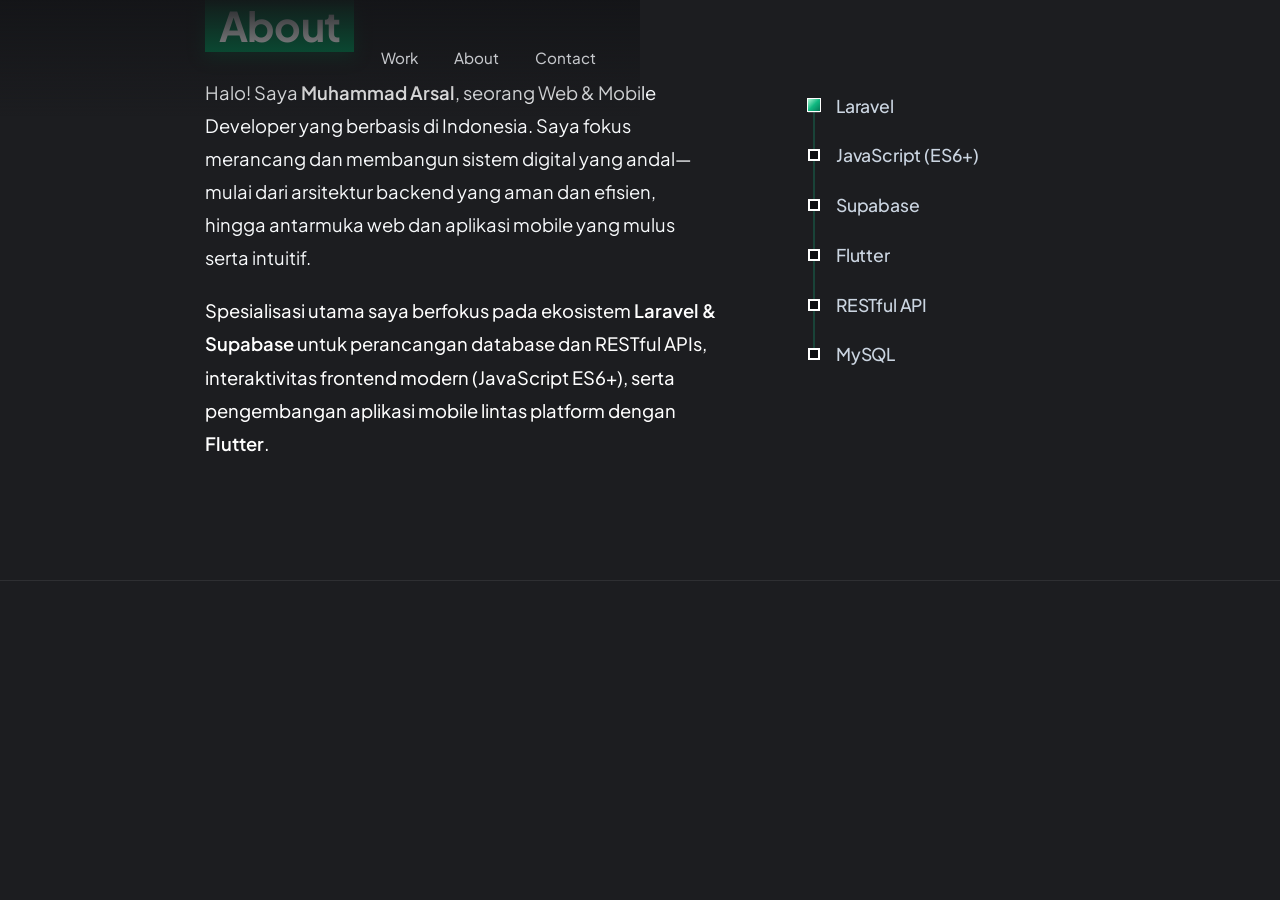
==== commit 9db15b5d: "Update tampilan terbaru" ====
--- a/about.html
+++ b/about.html
@@ -266,11 +266,11 @@
                         <div class="footer-cta-card">
                             <h2 class="footer-cta-heading">Let's Connect</h2>
                             <div class="footer-contact-actions">
-                                <a href="mailto:arsalcode404@gmail.com" class="footer-email-btn magnetic" data-strength="25">
+                                <a href="mailto:arsalcode404@gmail.com" class="footer-email-btn magnetic" data-barba-prevent="self" data-strength="25">
                                     <span class="email-address">arsalcode404@gmail.com</span>
                                     <span class="email-arrow">↗</span>
                                 </a>
-                                <a href="tel:+6285890223887" class="footer-phone-btn magnetic" data-strength="20">
+                                <a href="tel:+6285890223887" class="footer-phone-btn magnetic" data-barba-prevent="self" data-strength="20">
                                     <span>+62 858-9022-3887</span>
                                 </a>
                             </div>
--- a/css/style-new.css
+++ b/css/style-new.css
@@ -41,6 +41,7 @@
   main {
     position: relative;
   }
+
   .main-wrap {
     position: relative;
   }
@@ -310,9 +311,11 @@
   .nav-bar {
     padding: 16px var(--container-padding);
   }
+
   .nav-bar .nav-links-pill .btn-link:not(.btn-menu) {
     display: none;
   }
+
   .nav-bar .nav-links-pill .btn-menu {
     display: block;
   }
@@ -321,11 +324,9 @@
 /* ------------------------- Fixed Nav -------------------------------------------------- */
 
 .fixed-nav-back {
-  background: linear-gradient(
-    to right,
-    hsla(220, 13%, 0%, 0.3) 40%,
-    hsla(220, 13%, 0%, 1) 80%
-  );
+  background: linear-gradient(to right,
+      hsla(220, 13%, 0%, 0.3) 40%,
+      hsla(220, 13%, 0%, 1) 80%);
   opacity: 0;
   transition: opacity 0.8s cubic-bezier(0.7, 0, 0.2, 1);
   z-index: 100;
@@ -453,9 +454,11 @@
 .fixed-nav .nav-row ul .btn:nth-child(2) {
   transition-delay: 0.03s;
 }
+
 .fixed-nav .nav-row ul .btn:nth-child(3) {
   transition-delay: 0.06s;
 }
+
 .fixed-nav .nav-row ul .btn:nth-child(4) {
   transition-delay: 0.09s;
 }
@@ -483,8 +486,7 @@
 
   .fixed-nav .fixed-nav-inner {
     height: calc(var(--vh, 1vh) * 100);
-    padding: calc(var(--vh, 1vh) * 15) var(--container-padding)
-      calc(var(--gap-padding) * 1.25) var(--container-padding);
+    padding: calc(var(--vh, 1vh) * 15) var(--container-padding) calc(var(--gap-padding) * 1.25) var(--container-padding);
     transform: translate(20vw, 0) rotate(0.001deg);
     transition-delay: 0s;
   }
@@ -535,12 +537,15 @@
   .fixed-nav .nav-row ul .btn:nth-child(1) {
     transition-delay: 0s;
   }
+
   .fixed-nav .nav-row ul .btn:nth-child(2) {
     transition-delay: 0.03s;
   }
+
   .fixed-nav .nav-row ul .btn:nth-child(3) {
     transition-delay: 0.06s;
   }
+
   .fixed-nav .nav-row ul .btn:nth-child(4) {
     transition-delay: 0.09s;
   }
@@ -548,12 +553,15 @@
   .nav-active .fixed-nav .nav-row ul .btn:nth-child(1) {
     transition-delay: 0.1s;
   }
+
   .nav-active .fixed-nav .nav-row ul .btn:nth-child(2) {
     transition-delay: 0.13s;
   }
+
   .nav-active .fixed-nav .nav-row ul .btn:nth-child(3) {
     transition-delay: 0.16s;
   }
+
   .nav-active .fixed-nav .nav-row ul .btn:nth-child(4) {
     transition-delay: 0.19s;
   }
@@ -580,11 +588,9 @@
   pointer-events: none;
   height: calc(var(--section-padding) * 0.75);
   /* background: linear-gradient(to bottom,hsla(225, 7%, 12%) 0%, hsla(225, 7%, 12%, 0.987) 8.1%, hsla(225, 7%, 12%, 0.951) 15.5%, hsla(225, 7%, 12%, 0.896) 22.5%, hsla(225, 7%, 12%, 0.825) 29%, hsla(225, 7%, 12%, 0.741) 35.3%,  hsla(225, 7%, 12%, 0.648) 41.2%,  hsla(225, 7%, 12%, 0.55) 47.1%, hsla(225, 7%, 12%, 0.45) 52.9%, hsla(225, 7%, 12%, 0.352) 58.8%, hsla(225, 7%, 12%, 0.259) 64.7%, hsla(225, 7%, 12%, 0.175) 71%, hsla(225, 7%, 12%, 0.104) 77.5%, hsla(225, 7%, 12%, 0.049) 84.5%, hsla(225, 7%, 12%, 0.013) 91.9%, hsla(225, 7%, 12%, 0) 100%); */
-  background: linear-gradient(
-    to bottom,
-    rgba(28, 29, 32, 1) 0%,
-    rgba(28, 29, 32, 0) 100%
-  );
+  background: linear-gradient(to bottom,
+      rgba(28, 29, 32, 1) 0%,
+      rgba(28, 29, 32, 0) 100%);
   opacity: 0.75;
 }
 
@@ -674,8 +680,7 @@
 }
 
 .bottom-footer {
-  padding: calc(var(--section-padding) / 1.3) calc(var(--gap-padding) / 1.33)
-    calc(var(--gap-padding) / 1.75) calc(var(--gap-padding) / 1);
+  padding: calc(var(--section-padding) / 1.3) calc(var(--gap-padding) / 1.33) calc(var(--gap-padding) / 1.75) calc(var(--gap-padding) / 1);
   flex-direction: row;
   justify-content: space-between;
 }
@@ -769,16 +774,13 @@
   }
 
   .bottom-footer .flex-col:nth-child(2) {
-    padding: 0 calc(var(--container-padding) - calc(var(--gap-padding) * 0.333))
-      calc(var(--section-padding) / 3)
-      calc(var(--container-padding) - calc(var(--gap-padding) * 0.333));
+    padding: 0 calc(var(--container-padding) - calc(var(--gap-padding) * 0.333)) calc(var(--section-padding) / 3) calc(var(--container-padding) - calc(var(--gap-padding) * 0.333));
     width: 100%;
   }
 
   .bottom-footer .flex-col:nth-child(1) {
     order: 3;
-    padding: 0 var(--container-padding) calc(var(--gap-padding) * 0.75)
-      var(--container-padding);
+    padding: 0 var(--container-padding) calc(var(--gap-padding) * 0.75) var(--container-padding);
   }
 
   .socials li {
@@ -881,6 +883,8 @@
   gap: clamp(1.1rem, 1.8vw, 1.6rem);
   color: var(--color-white);
   padding-bottom: 0;
+  transform: translateY(-35px);
+  /* Menaikkan tulisan di desktop */
 }
 
 .hero-greeting {
@@ -899,7 +903,7 @@
   background-color: var(--color-blue);
   color: var(--color-white);
   padding: 0.06em 0.35em;
-  border-radius: 8px;
+  border-radius: 0; /* Kotak biasa (siku-siku, no rounded) */
   display: inline-block;
   font-weight: 700;
   box-shadow: 0 4px 16px rgba(0, 128, 78, 0.35);
@@ -966,6 +970,7 @@
   filter: drop-shadow(0 15px 35px rgba(0, 0, 0, 0.45));
   margin-bottom: -10px;
   transition: transform 0.5s ease;
+  cursor: pointer;
 }
 
 .hero-person-cutout:hover {
@@ -985,7 +990,8 @@
   border: 0;
   border-radius: 0;
   overflow: hidden;
-  z-index: 20; /* Berada di depan foto agar menutupi bagian perut */
+  z-index: 20;
+  /* Berada di depan foto agar menutupi bagian perut */
   display: flex;
   align-items: center;
   height: clamp(90px, 20vh, 120px);
@@ -1030,24 +1036,49 @@
 
 @media screen and (max-width: 820px) {
   .home-header {
-    min-height: auto;
-    padding-top: 100px;
+    min-height: 100vh;
+    padding-top: 0;
+  }
+  .home-header .hero-container {
+    padding-top: 135px; /* Turunkan tulisan agar tidak terlalu mepet ke navbar atas */
+    padding-bottom: 0;
   }
   .hero-dennis-grid {
     grid-template-columns: 1fr;
-    gap: 2rem;
+    gap: 1rem;
     align-items: center;
   }
   .hero-dennis-grid .hero-main-card {
-    padding-bottom: 10px;
+    padding-bottom: 0;
     align-items: flex-start;
+    gap: 0.85rem;
   }
   .hero-person-wrap {
     justify-content: center;
+    position: relative;
+    z-index: 10;
   }
   .hero-person-cutout {
-    max-height: 380px;
-    margin: 0 auto -6px;
+    max-height: clamp(340px, 48vh, 420px);
+    margin: 0 auto;
+    transform: translate(95px, -40px); /* Kananin 95px, turunkan se-dada (-40px) */
+    cursor: pointer;
+  }
+  .hero-person-cutout:hover {
+    transform: translate(65px, -40px) scale(1.02); /* Saat di-hover, geser ke kiri (dari 95px ke 65px) */
+  }
+}
+
+@media screen and (max-width: 480px) {
+  .home-header .hero-container {
+    padding-top: 130px; /* Turunkan tulisan di layar HP kecil */
+  }
+  .hero-person-cutout {
+    max-height: clamp(320px, 46vh, 390px);
+    transform: translate(95px, -35px); /* Kananin 95px, turunkan se-dada di HP kecil */
+  }
+  .hero-person-cutout:hover {
+    transform: translate(65px, -35px) scale(1.02); /* Saat di-hover di HP kecil, geser ke kiri */
   }
 }
 
@@ -1321,8 +1352,7 @@
 }
 
 .large-work-grid .row {
-  padding: calc(var(--section-padding) / 3.5) 0 calc(var(--section-padding) / 3)
-    0;
+  padding: calc(var(--section-padding) / 3.5) 0 calc(var(--section-padding) / 3) 0;
 }
 
 .large-work-grid .work-items .flex-col:nth-child(1) {
@@ -1342,6 +1372,7 @@
     display: none;
   }
 }
+
 /* ------------------------- Work Grid - Small -------------------------------------------------- */
 
 .small-work-grid {
@@ -1430,15 +1461,18 @@
   .tiny-work-grid .grid-sub-title .flex-col:nth-child(1) {
     display: none;
   }
+
   .tiny-work-grid .grid-sub-title .flex-col:nth-child(2) {
     width: 35% !important;
     order: 3;
   }
+
   .tiny-work-grid .grid-sub-title .flex-col:nth-child(3) {
     width: 52% !important;
     order: 2;
     padding-left: calc(var(--container-padding) * 1);
   }
+
   .tiny-work-grid .grid-sub-title .flex-col:nth-child(4) {
     width: 13% !important;
     order: 4;
@@ -1449,17 +1483,20 @@
     padding-bottom: 0.75em;
     order: 1;
   }
+
   .tiny-work-grid .work-items .flex-col:nth-child(2) {
     width: 35%;
     order: 3;
     padding-right: 1em;
   }
+
   .tiny-work-grid .work-items .flex-col:nth-child(3) {
     width: 52%;
     order: 2;
     padding-right: 1em;
     padding-left: calc(var(--container-padding) * 1);
   }
+
   .tiny-work-grid .work-items .flex-col:nth-child(4) {
     width: 13%;
     order: 4;
@@ -1563,8 +1600,7 @@
 .work-filters .filter-row {
   width: 100%;
   padding: 0 var(--container-padding) 0 var(--container-padding);
-  padding: 0 calc(var(--container-padding) * 0.96) 0
-    calc(var(--container-padding) * 0.96);
+  padding: 0 calc(var(--container-padding) * 0.96) 0 calc(var(--container-padding) * 0.96);
   display: flex;
   justify-content: space-between;
 }
@@ -1653,6 +1689,7 @@
       width: 100%;
    } */
 }
+
 /* ------------------------- Work Tiles -------------------------------------------------- */
 
 .work-tiles {
@@ -1823,7 +1860,7 @@
     display: block;
   }
 
-  .work-tiles-home + .center-grid-btn {
+  .work-tiles-home+.center-grid-btn {
     padding-top: 0;
   }
 
@@ -2093,12 +2130,14 @@
   0% {
     transform: rotate(0.0001deg);
   }
+
   100% {
     transform: rotate(360deg);
   }
 }
 
 @media screen and (max-width: 540px) {
+
   .mouse-pos-list-btn,
   .mouse-pos-list-span {
     display: none;
@@ -2122,9 +2161,11 @@
   0% {
     background: var(--color-blue);
   }
+
   50% {
     background: #ff4444;
   }
+
   100% {
     background: var(--color-blue);
   }
@@ -2157,9 +2198,11 @@
   0% {
     transform: translate(-50%, -40%);
   }
+
   50% {
     transform: translate(-50%, -60%);
   }
+
   100% {
     transform: translate(-50%, -40%);
   }
@@ -2181,9 +2224,11 @@
   0% {
     transform: translate(-50%, -50%) rotate(15deg);
   }
+
   50% {
     transform: translate(-50%, -50%) rotate(-15deg);
   }
+
   100% {
     transform: translate(-50%, -50%) rotate(15deg);
   }
@@ -2222,21 +2267,25 @@
     box-shadow: inset 0.1em 0px 0px 0.08em var(--color-white);
     width: 100%;
   }
+
   49% {
     border-radius: 50%;
     box-shadow: inset 0.1em 0px 0px 0.08em var(--color-white);
     background: transparent;
   }
+
   50% {
     border-radius: 0%;
     width: 0.175em;
     background: var(--color-white);
   }
+
   51% {
     border-radius: 50%;
     box-shadow: inset -0.1em 0px 0px 0.08em var(--color-white);
     background: transparent;
   }
+
   100% {
     border-radius: 50%;
     box-shadow: inset -0.1em 0px 0px 0.08em var(--color-white);
@@ -2350,11 +2399,9 @@
 }
 
 .single-about-image .overlay:nth-child(2) {
-  background: linear-gradient(
-    to bottom,
-    hsla(220, 13%, 5%, 0.075) 0%,
-    hsla(220, 13%, 5%, 0) 50%
-  );
+  background: linear-gradient(to bottom,
+      hsla(220, 13%, 5%, 0.075) 0%,
+      hsla(220, 13%, 5%, 0) 50%);
   display: none;
 }
 
@@ -2510,12 +2557,15 @@
   0% {
     opacity: 0;
   }
+
   20% {
     opacity: 0;
   }
+
   30% {
     opacity: 1;
   }
+
   90% {
     opacity: 1;
   }
@@ -2525,12 +2575,15 @@
   0% {
     opacity: 0;
   }
+
   35% {
     opacity: 0;
   }
+
   45% {
     opacity: 1;
   }
+
   90% {
     opacity: 1;
   }
@@ -2540,12 +2593,15 @@
   0% {
     opacity: 0;
   }
+
   50% {
     opacity: 0;
   }
+
   60% {
     opacity: 1;
   }
+
   90% {
     opacity: 1;
   }
@@ -2640,11 +2696,9 @@
 }
 
 .about-awwwards .single-image .overlay:nth-child(2) {
-  background: linear-gradient(
-    to bottom,
-    hsla(220, 13%, 5%, 0.075) 0%,
-    hsla(220, 13%, 5%, 0) 50%
-  );
+  background: linear-gradient(to bottom,
+      hsla(220, 13%, 5%, 0.075) 0%,
+      hsla(220, 13%, 5%, 0) 50%);
 }
 
 .about-awwwards .awwwards-badge {
@@ -2688,6 +2742,7 @@
   .about-awwwards {
     padding-top: calc(var(--section-padding) / 1.5);
   }
+
   .about-awwwards .flex-col:nth-child(1) {
     width: 100%;
     padding-right: 0;
@@ -2751,11 +2806,11 @@
   line-height: unset;
 }
 
-.faq .uk-accordion > :nth-child(n + 2) {
+.faq .uk-accordion> :nth-child(n + 2) {
   margin-top: 0;
 }
 
-.faq .uk-accordion > :last-child {
+.faq .uk-accordion> :last-child {
   border-bottom: 1px solid var(--color-border);
 }
 
@@ -2868,11 +2923,7 @@
   align-items: center;
 }
 
-.contact-header
-  .row:nth-child(2)
-  .links-wrap
-  .btn-link.btn-link-external
-  .btn-click {
+.contact-header .row:nth-child(2) .links-wrap .btn-link.btn-link-external .btn-click {
   margin: 0;
   height: 2em;
 }
@@ -2956,7 +3007,7 @@
 #archive,
 .archive-header,
 .archive-work-grid,
-.archive-work-grid + .footer-rounded-div .rounded-div {
+.archive-work-grid+.footer-rounded-div .rounded-div {
   background: var(--color-lightgray);
 }
 
@@ -3076,12 +3127,37 @@
 }
 
 .works-section-title {
+  position: relative;
   font-size: clamp(2rem, 3.2vw, 3.2rem);
   font-weight: 700;
   color: var(--color-white, #ffffff);
   letter-spacing: -0.03em;
   margin: 0;
   line-height: 1.1;
+  padding: 0.08em 0.35em;
+  border-radius: 0;
+  display: inline-block;
+  width: fit-content;
+  cursor: pointer;
+  z-index: 1;
+}
+
+.works-section-title::before {
+  content: "";
+  position: absolute;
+  top: 0;
+  left: 0;
+  width: 100%;
+  height: 100%;
+  background-color: var(--color-blue);
+  box-shadow: 0 4px 16px rgba(0, 128, 78, 0.35);
+  z-index: -1;
+  transform-origin: left center;
+  transition: transform 0.85s cubic-bezier(0.25, 1, 0.5, 1);
+}
+
+.works-section-title:hover::before {
+  transform: scaleX(0); /* Terhapus menyusut ke kiri */
 }
 
 /* ------------------------- Project Drive Arena (Interactive Airplane Journey) ------------------------- */
@@ -3171,9 +3247,20 @@
 }
 
 @keyframes pulse-dot {
-  0% { transform: scale(0.9); opacity: 0.8; }
-  50% { transform: scale(1.3); opacity: 1; }
-  100% { transform: scale(0.9); opacity: 0.8; }
+  0% {
+    transform: scale(0.9);
+    opacity: 0.8;
+  }
+
+  50% {
+    transform: scale(1.3);
+    opacity: 1;
+  }
+
+  100% {
+    transform: scale(0.9);
+    opacity: 0.8;
+  }
 }
 
 /* Full-Width Arena Frame across Laptop Screen - Exactly like Hero Ticker Bar */
@@ -3219,8 +3306,8 @@
   max-width: 340px;
   width: min(340px, 42vw);
   background: rgba(18, 20, 24, 0.95);
-  border: 1px solid rgba(255, 255, 255, 0.12);
-  border-radius: 16px;
+  border: none;
+  border-radius: 0; /* Kotak biasa siku-siku (tanpa border rounded) */
   padding: 16px 18px;
   box-shadow: 0 16px 36px rgba(0, 0, 0, 0.65), 0 0 20px rgba(0, 128, 78, 0.12);
   backdrop-filter: blur(16px);
@@ -3263,20 +3350,9 @@
   overflow: hidden;
 }
 
-.hud-station-tags {
-  display: flex;
-  flex-wrap: wrap;
-  gap: 6px;
-  margin-top: 2px;
-}
-
+.hud-station-tags,
 .hud-tech-pill {
-  font-size: 0.70rem;
-  padding: 2px 8px;
-  background: rgba(255, 255, 255, 0.05);
-  border: 1px solid rgba(255, 255, 255, 0.09);
-  border-radius: 10px;
-  color: #d1d5db;
+  display: none !important;
 }
 
 .hud-detail-btn {
@@ -3287,7 +3363,7 @@
   background: var(--color-blue);
   color: #ffffff;
   border: 0;
-  border-radius: 20px;
+  border-radius: 0; /* Kotak biasa siku-siku */
   padding: 8px 16px;
   font-size: 0.82rem;
   font-weight: 600;
@@ -3303,7 +3379,7 @@
   box-shadow: 0 4px 14px rgba(0, 128, 78, 0.35);
 }
 
-/* Touch Steering Controller (Run / Back) - Dennis Snellenberg Style (Sama Persis Tombol Hamburger Menu) */
+/* Touch Steering Controller (Run / Back) - Matched to Hamburger Menu (Gambar 2) */
 .arcade-touch-dpad {
   position: relative;
   display: flex;
@@ -3315,11 +3391,11 @@
   min-width: 88px;
   min-height: 88px;
   aspect-ratio: 1 / 1;
-  background-color: var(--color-blue);
-  border: 1.2px solid rgba(255, 255, 255, 0.35);
+  background-color: var(--color-dark, #1c1d20);
+  border: 1px solid white;
   border-radius: 50%;
   padding: 0;
-  box-shadow: none; /* Murni bersih tanpa shadow */
+  box-shadow: none;
   user-select: none;
   overflow: hidden;
   box-sizing: border-box;
@@ -3329,11 +3405,6 @@
   will-change: transform;
 }
 
-.arcade-touch-dpad:hover {
-  box-shadow: none;
-  border-color: #ffffff;
-}
-
 /* Efek Karet Melar saat Ditarik / Disentuh (Rubber Stretch Physics) */
 .arcade-touch-dpad:active {
   transition: transform 0.12s cubic-bezier(0.2, 0.8, 0.2, 1);
@@ -3344,14 +3415,12 @@
 .arcade-touch-dpad.pulling-up {
   transition: transform 0.12s cubic-bezier(0.2, 0.8, 0.2, 1);
   transform: scale(0.93, 1.1) translateY(-6px);
-  border-color: #ffffff;
 }
 
 .arcade-touch-dpad:has(.dpad-down:active),
 .arcade-touch-dpad.pulling-down {
   transition: transform 0.12s cubic-bezier(0.2, 0.8, 0.2, 1);
   transform: scale(0.93, 1.1) translateY(6px);
-  border-color: #ffffff;
 }
 
 /* Tombol Bagian Atas (Run) dan Bawah (Back) */
@@ -3359,7 +3428,7 @@
   background: transparent;
   border: none;
   outline: none;
-  color: #ffffff;
+  color: var(--color-white, #ffffff);
   display: flex;
   flex-direction: column;
   align-items: center;
@@ -3370,7 +3439,7 @@
   cursor: pointer;
   user-select: none;
   touch-action: manipulation;
-  transition: background-color 0.2s ease;
+  transition: background-color 0.25s ease, color 0.25s ease;
 }
 
 .dpad-btn.dpad-up {
@@ -3385,52 +3454,80 @@
   gap: 2px;
 }
 
-.dpad-btn:hover {
-  background: rgba(255, 255, 255, 0.08);
-}
-
-.dpad-btn:active {
-  background: rgba(255, 255, 255, 0.16);
+/* KETIKA BAGIAN RUN (ATAS) DI-HOVER ATAU DIJALANKAN -> BERUBAH HIJAU, TEKS & PANAH TETAP PUTIH */
+.dpad-btn.dpad-up:hover,
+.dpad-btn.dpad-up:active,
+.arcade-touch-dpad:has(.dpad-up:active) .dpad-btn.dpad-up,
+.arcade-touch-dpad.pulling-up .dpad-btn.dpad-up {
+  background-color: var(--color-blue, #00804e);
+  color: #ffffff !important;
+}
+
+.dpad-btn.dpad-up:hover .dpad-text,
+.dpad-btn.dpad-up:hover .dpad-arrow-icon,
+.dpad-btn.dpad-up:active .dpad-text,
+.dpad-btn.dpad-up:active .dpad-arrow-icon,
+.arcade-touch-dpad:has(.dpad-up:active) .dpad-btn.dpad-up .dpad-text,
+.arcade-touch-dpad:has(.dpad-up:active) .dpad-btn.dpad-up .dpad-arrow-icon,
+.arcade-touch-dpad.pulling-up .dpad-btn.dpad-up .dpad-text,
+.arcade-touch-dpad.pulling-up .dpad-btn.dpad-up .dpad-arrow-icon {
+  color: #ffffff !important;
+}
+
+/* KETIKA BAGIAN BACK (BAWAH) DI-HOVER ATAU DIJALANKAN -> BERUBAH HIJAU, TEKS & PANAH TETAP PUTIH */
+.dpad-btn.dpad-down:hover,
+.dpad-btn.dpad-down:active,
+.arcade-touch-dpad:has(.dpad-down:active) .dpad-btn.dpad-down,
+.arcade-touch-dpad.pulling-down .dpad-btn.dpad-down {
+  background-color: var(--color-blue, #00804e);
+  color: #ffffff !important;
+}
+
+.dpad-btn.dpad-down:hover .dpad-text,
+.dpad-btn.dpad-down:hover .dpad-arrow-icon,
+.dpad-btn.dpad-down:active .dpad-text,
+.dpad-btn.dpad-down:active .dpad-arrow-icon,
+.arcade-touch-dpad:has(.dpad-down:active) .dpad-btn.dpad-down .dpad-text,
+.arcade-touch-dpad:has(.dpad-down:active) .dpad-btn.dpad-down .dpad-arrow-icon,
+.arcade-touch-dpad.pulling-down .dpad-btn.dpad-down .dpad-text,
+.arcade-touch-dpad.pulling-down .dpad-btn.dpad-down .dpad-arrow-icon {
+  color: #ffffff !important;
 }
 
 .dpad-arrow-icon {
   display: block;
   flex-shrink: 0;
-  color: rgba(255, 255, 255, 0.85);
-  transition: transform 0.3s cubic-bezier(0.34, 1.56, 0.64, 1), color 0.2s ease;
+  color: var(--color-white, #ffffff);
+  transition: transform 0.3s cubic-bezier(0.34, 1.56, 0.64, 1), color 0.25s ease;
 }
 
 .dpad-btn.dpad-up:hover .dpad-arrow-icon {
   transform: translateY(-2px);
-  color: #ffffff;
 }
 
 .dpad-btn.dpad-up:active .dpad-arrow-icon,
 .arcade-touch-dpad.pulling-up .dpad-btn.dpad-up .dpad-arrow-icon {
   transform: translateY(-3px) scale(1.15);
-  color: #ffffff;
 }
 
 .dpad-btn.dpad-down:hover .dpad-arrow-icon {
   transform: translateY(2px);
-  color: #ffffff;
 }
 
 .dpad-btn.dpad-down:active .dpad-arrow-icon,
 .arcade-touch-dpad.pulling-down .dpad-btn.dpad-down .dpad-arrow-icon {
   transform: translateY(3px) scale(1.15);
-  color: #ffffff;
 }
 
 .dpad-btn .dpad-text {
   font-size: 0.70rem;
-  font-weight: 500;
+  font-weight: 600;
   letter-spacing: 0.02em;
-  color: #ffffff;
+  color: var(--color-white, #ffffff);
   font-family: var(--font-primary, inherit);
   line-height: 1;
   display: block;
-  transition: transform 0.3s cubic-bezier(0.34, 1.56, 0.64, 1);
+  transition: transform 0.3s cubic-bezier(0.34, 1.56, 0.64, 1), color 0.25s ease;
 }
 
 .dpad-btn.dpad-up:active .dpad-text,
@@ -3443,13 +3540,14 @@
   transform: translateY(2px);
 }
 
-/* Garis Pemisah Tengah Antara Run dan Back - Tipis Bersih seperti Garis Hamburger */
+/* Garis Pemisah Tengah Antara Run dan Back */
 .dpad-circle-divider {
   width: 58%;
   height: 1px;
-  background: rgba(255, 255, 255, 0.22);
+  background: rgba(255, 255, 255, 0.18);
   margin: 0 auto;
   flex-shrink: 0;
+  transition: background 0.25s ease;
 }
 
 /* Steering hint banner */
@@ -3655,35 +3753,66 @@
     gap: 0.9rem;
     margin-bottom: 1.4rem;
   }
+
   .station-hud-card {
-    left: 14px;
-    right: 14px;
-    bottom: 14px;
-    top: auto !important;
-    max-width: none;
-    padding: 16px 18px;
-    transform: translateY(12px) scale(0.98);
-  }
+    left: 12px;
+    right: auto;
+    bottom: auto;
+    width: min(250px, calc(50% - 18px));
+    max-width: 250px;
+    padding: 12px 14px;
+    gap: 6px;
+    border: none;
+    border-radius: 0; /* Kotak biasa siku-siku (tanpa border rounded) */
+    transform: translateY(-50%) scale(0.95);
+    transition: top 0.4s cubic-bezier(0.16, 1, 0.3, 1), opacity 0.3s ease, transform 0.3s ease;
+  }
+
   .station-hud-card.visible {
-    transform: translateY(0) scale(1);
-  }
+    opacity: 1;
+    transform: translateY(-50%) scale(1);
+    pointer-events: auto;
+  }
+
+  .hud-station-title {
+    font-size: clamp(0.85rem, 2.5vw, 0.98rem);
+    line-height: 1.3;
+  }
+
+  .hud-station-desc {
+    font-size: 0.75rem;
+    line-height: 1.4;
+    -webkit-line-clamp: 2;
+  }
+
+  .hud-detail-btn {
+    padding: 6px 12px;
+    font-size: 0.74rem;
+    border-radius: 0; /* Kotak biasa siku-siku */
+    margin-top: 2px;
+  }
+
   .arcade-touch-dpad {
     width: 96px;
     height: 96px;
     min-width: 96px;
     min-height: 96px;
   }
+
   .dpad-btn.dpad-up {
     padding-top: 11px;
     padding-bottom: 4px;
   }
+
   .dpad-btn.dpad-down {
     padding-top: 4px;
     padding-bottom: 11px;
   }
+
   .dpad-btn .dpad-text {
     font-size: 0.70rem;
   }
+
   .arcade-hint-banner {
     display: none;
   }
@@ -3708,9 +3837,9 @@
   display: flex;
   flex-direction: column;
   gap: 1.35rem;
-  /* Smooth edge fade out for ultra-premium look */
-  mask-image: linear-gradient(to right, transparent 0%, black 5%, black 95%, transparent 100%);
-  -webkit-mask-image: linear-gradient(to right, transparent 0%, black 5%, black 95%, transparent 100%);
+  /* Shadow fade di kiri dan kanan dihilangkan */
+  mask-image: none;
+  -webkit-mask-image: none;
 }
 
 .works-marquee-track {
@@ -3745,6 +3874,7 @@
   0% {
     transform: translateX(0);
   }
+
   100% {
     transform: translateX(-100%);
   }
@@ -3754,30 +3884,39 @@
   0% {
     transform: translateX(-100%);
   }
+
   100% {
     transform: translateX(0);
   }
 }
 
-/* Marquee Card - Compact & Sleek (Matches User Reference Image) */
+/* ========================================================
+   MARQUEE CARD - CLEAN SQUARE BOX & REALISTIC DEVICE MOCKUPS
+   ======================================================== */
+
 .work-card.marquee-card {
   position: relative;
+  /* ATUR LEBAR (WIDTH) CARD DI SINI: */
   width: clamp(260px, 22vw, 320px);
+  /* (Opsional) ATUR TINGGI (HEIGHT) CARD JIKA INGIN TINGGI TETAP:
+     height: auto;
+  */
   flex-shrink: 0;
-  background: #2b3b55;
-  background: linear-gradient(145deg, #324461, #25344c);
-  border: 1px solid rgba(255, 255, 255, 0.12);
-  border-radius: 18px;
-  padding: 0.85rem 0.8rem;
-  box-shadow: 0 14px 30px rgba(0, 0, 0, 0.45), inset 0 1px 1px rgba(255, 255, 255, 0.15);
+  background: linear-gradient(160deg, rgba(22, 29, 45, 0.92), rgba(12, 17, 27, 0.98));
+  border: none;
+  border-radius: 0;
+  /* Kotak biasa (siku-siku, no rounded) */
+  padding: 0.72rem;
+  box-shadow: 0 14px 32px rgba(0, 0, 0, 0.45);
+  backdrop-filter: blur(14px);
+  -webkit-backdrop-filter: blur(14px);
   cursor: pointer;
-  transition: transform 0.35s cubic-bezier(0.16, 1, 0.3, 1), border-color 0.3s ease, box-shadow 0.35s ease;
+  transition: transform 0.35s cubic-bezier(0.16, 1, 0.3, 1), box-shadow 0.35s ease;
 }
 
 .work-card.marquee-card:hover {
-  transform: translateY(-8px) scale(1.035);
-  border-color: rgba(255, 255, 255, 0.38);
-  box-shadow: 0 22px 45px rgba(0, 0, 0, 0.65), 0 0 25px rgba(73, 179, 252, 0.28);
+  transform: translateY(-8px) scale(1.025);
+  box-shadow: 0 24px 48px rgba(0, 0, 0, 0.7), 0 0 25px rgba(59, 130, 246, 0.2);
   z-index: 10;
 }
 
@@ -3785,16 +3924,17 @@
   width: 100%;
   position: relative;
   overflow: hidden;
-  border-radius: 12px;
+  border-radius: 0;
 }
 
 /* Mobile App 3-Screens Layout */
 .showcase-mobile-trio {
   display: grid;
   grid-template-columns: repeat(3, 1fr);
-  gap: 0.5rem;
+  gap: 0.45rem;
   align-items: center;
   width: 100%;
+  padding: 0.2rem 0;
 }
 
 .showcase-phone-screen {
@@ -3803,13 +3943,10 @@
   aspect-ratio: 9 / 19.5;
   border-radius: 8px;
   overflow: hidden;
-  background: #ffffff;
-  box-shadow: 0 6px 14px rgba(0, 0, 0, 0.35);
-  transition: transform 0.3s cubic-bezier(0.16, 1, 0.3, 1), box-shadow 0.3s ease;
-}
-
-.work-card.marquee-card:hover .showcase-phone-screen {
-  box-shadow: 0 8px 18px rgba(0, 0, 0, 0.5);
+  background: #090d14;
+  border: 1px solid rgba(255, 255, 255, 0.08);
+  box-shadow: 0 6px 16px rgba(0, 0, 0, 0.45);
+  transition: transform 0.35s cubic-bezier(0.16, 1, 0.3, 1), box-shadow 0.3s ease;
 }
 
 .showcase-phone-screen img {
@@ -3819,15 +3956,15 @@
   display: block;
 }
 
-/* Web Desktop Layout */
+/* Web Desktop Layout - Clean Direct Screenshot */
 .showcase-web-desktop {
   position: relative;
   width: 100%;
   aspect-ratio: 16 / 10;
-  border-radius: 8px;
+  border-radius: 0;
   overflow: hidden;
-  background: #ffffff;
-  box-shadow: 0 6px 14px rgba(0, 0, 0, 0.35);
+  background: #0f141e;
+  box-shadow: 0 8px 20px rgba(0, 0, 0, 0.4);
   transition: transform 0.3s cubic-bezier(0.16, 1, 0.3, 1), box-shadow 0.3s ease;
 }
 
@@ -3841,47 +3978,51 @@
 /* Modern Glass Badge on Card */
 .work-card-glass-badge {
   position: absolute;
-  top: 10px;
-  right: 10px;
+  top: 9px;
+  right: 19px;
+  z-index: 8;
   display: inline-flex;
   align-items: center;
   gap: 5px;
-  background: rgba(10, 15, 25, 0.8);
-  border: 1px solid rgba(255, 255, 255, 0.15);
-  backdrop-filter: blur(8px);
-  -webkit-backdrop-filter: blur(8px);
+  background: rgba(10, 15, 25, 0.88);
+  border: 1px solid rgba(255, 255, 255, 0.16);
+  backdrop-filter: blur(10px);
+  -webkit-backdrop-filter: blur(10px);
   padding: 3px 9px;
   border-radius: 999px;
-  font-size: 0.68rem;
+  font-size: 0.65rem;
   font-weight: 600;
   letter-spacing: 0.04em;
   color: #f1f5f9;
   text-transform: uppercase;
   pointer-events: none;
-  box-shadow: 0 4px 10px rgba(0, 0, 0, 0.3);
-}
-
-.work-card-glass-badge .badge-dot {
+  box-shadow: 0 4px 12px rgba(0, 0, 0, 0.45);
+}
+
+/* .work-card-glass-badge .badge-dot {
   width: 6px;
   height: 6px;
   border-radius: 50%;
   background: #00e599;
   box-shadow: 0 0 8px #00e599;
-}
+} */
 
 @media screen and (max-width: 768px) {
   .works-marquee-wrapper {
     margin-top: 1rem;
     margin-bottom: 2.5rem;
   }
+
   .works-marquee-group {
     gap: 0.85rem;
     padding-right: 0.85rem;
     animation-duration: 25s;
   }
+
   .work-card.marquee-card {
     width: 240px;
     padding: 0.7rem 0.65rem;
+    border-radius: 0;
   }
 }
 
@@ -4067,6 +4208,7 @@
 }
 
 .footer-cta-heading {
+  position: relative;
   font-family: "Plus Jakarta Sans", -apple-system, BlinkMacSystemFont, "Segoe UI", Roboto, sans-serif;
   font-size: clamp(2.4rem, 5vw, 4.2rem);
   font-weight: 700;
@@ -4074,6 +4216,30 @@
   color: #ffffff;
   letter-spacing: -0.025em;
   margin: 0;
+  padding: 0.08em 0.35em;
+  border-radius: 0;
+  display: inline-block;
+  width: fit-content;
+  cursor: pointer;
+  z-index: 1;
+}
+
+.footer-cta-heading::before {
+  content: "";
+  position: absolute;
+  top: 0;
+  left: 0;
+  width: 100%;
+  height: 100%;
+  background-color: var(--color-blue);
+  box-shadow: 0 4px 16px rgba(0, 128, 78, 0.35);
+  z-index: -1;
+  transform-origin: left center;
+  transition: transform 0.85s cubic-bezier(0.25, 1, 0.5, 1);
+}
+
+.footer-cta-heading:hover::before {
+  transform: scaleX(0); /* Terhapus menyusut ke kiri */
 }
 
 .text-highlight-blue {
@@ -4129,10 +4295,11 @@
 }
 
 .footer-phone-btn:hover {
-  background: rgba(255, 255, 255, 0.1);
-  border-color: rgba(255, 255, 255, 0.3);
-  color: #ffffff;
+  background: #ffffff;
+  border-color: #ffffff;
+  color: #0b0d10;
   transform: translateY(-2px);
+  box-shadow: 0 10px 25px rgba(255, 255, 255, 0.15);
 }
 
 /* Footer Meta Grid */
@@ -4903,6 +5070,7 @@
 .block-mobile-devices .container.block-padding-sides.amount-2 {
   padding: 0 calc(var(--container-padding) * 1.5);
 }
+
 .block-mobile-devices .container.block-padding-sides.amount-2 .device {
   width: 55%;
 }
@@ -4911,6 +5079,7 @@
   .block-mobile-devices .container.block-padding-sides.amount-2 {
     padding: 0 calc(var(--container-padding) * 1);
   }
+
   .block-mobile-devices .container.block-padding-sides.amount-2 .device {
     width: 80%;
   }
@@ -5016,6 +5185,7 @@
 .personal-title {
   position: relative;
 }
+
 .personal-title::before {
   position: absolute;
   content: "";
@@ -5120,6 +5290,7 @@
 }
 
 .about-title-simple {
+  position: relative;
   font-family: "Plus Jakarta Sans", -apple-system, BlinkMacSystemFont, "Segoe UI", Roboto, sans-serif;
   font-size: clamp(2.2rem, 3.2vw, 3rem);
   font-weight: 700;
@@ -5128,6 +5299,30 @@
   margin: 0;
   line-height: 1.1;
   text-transform: none;
+  padding: 0.08em 0.35em;
+  border-radius: 0;
+  display: inline-block;
+  width: fit-content;
+  cursor: pointer;
+  z-index: 1;
+}
+
+.about-title-simple::before {
+  content: "";
+  position: absolute;
+  top: 0;
+  left: 0;
+  width: 100%;
+  height: 100%;
+  background-color: var(--color-blue);
+  box-shadow: 0 4px 16px rgba(0, 128, 78, 0.35);
+  z-index: -1;
+  transform-origin: left center;
+  transition: transform 0.85s cubic-bezier(0.25, 1, 0.5, 1);
+}
+
+.about-title-simple:hover::before {
+  transform: scaleX(0); /* Terhapus menyusut ke kiri */
 }
 
 .about-simple-body {
@@ -5173,6 +5368,7 @@
   display: flex;
   flex-direction: column;
   gap: 1.35rem;
+  perspective: 800px;
 }
 
 /* Garis Hijau Vertikal Penghubung Titik */
@@ -5184,48 +5380,150 @@
   bottom: 10px;
   width: 2px;
   background: rgba(16, 185, 129, 0.25);
-  border-radius: 2px;
+  border-radius: 0;
   z-index: 1;
 }
 
-/* Efek Tetesan Air Hujan Hijau yang Mengalir Jatuh (Ultra Smooth Raindrop) */
+/* Efek Kotak 3D Jatuh & Berhenti Lama di Setiap Titik (3D Stepping Cube) */
 .about-bullet-list::after {
   content: "";
   position: absolute;
-  left: 4.5px;
-  top: 0;
-  width: 3px;
-  height: 60px;
-  background: linear-gradient(
-    180deg,
-    rgba(16, 185, 129, 0) 0%,
-    rgba(16, 185, 129, 0.25) 35%,
-    rgba(16, 185, 129, 0.8) 75%,
-    #34d399 92%,
-    #ffffff 100%
-  );
-  border-radius: 999px;
-  box-shadow: 0 4px 14px rgba(16, 185, 129, 0.95), 0 0 6px #ffffff;
-  z-index: 2;
+  left: 6px;
+  margin-left: -7px;
+  top: 6px;
+  width: 14px;
+  height: 14px;
+  background: linear-gradient(135deg, #a7f3d0 0%, #10b981 50%, #047857 100%);
+  border: 1.5px solid #ffffff;
+  border-radius: 0; /* Kotak siku 3D murni tanpa lengkungan */
+  box-shadow: none; /* Bersih tanpa shadow */
+  z-index: 4;
   pointer-events: none;
-  will-change: transform, opacity;
-  animation: raindropSmooth 3s cubic-bezier(0.25, 0.1, 0.25, 1) infinite;
-}
-
-@keyframes raindropSmooth {
+  transform-style: preserve-3d;
+  will-change: top, transform, opacity;
+  animation: boxFall3D 12s linear infinite;
+}
+
+@keyframes boxFall3D {
+  /* --- KOTAK 1: LARAVEL (Berhenti Lama) --- */
   0% {
-    transform: translateY(-70px);
+    top: 6px;
+    transform: rotateX(15deg) rotateY(20deg) rotateZ(0deg) scale(1.15);
     opacity: 0;
-  }
-  15% {
+    animation-timing-function: ease-out;
+  }
+
+  2% {
+    top: 6px;
+    transform: rotateX(15deg) rotateY(20deg) rotateZ(0deg) scale(1.18);
     opacity: 1;
-  }
-  85% {
+    animation-timing-function: linear;
+  }
+
+  12.5% {
+    top: 6px;
+    transform: rotateX(20deg) rotateY(25deg) rotateZ(0deg) scale(1.18);
     opacity: 1;
-  }
+    animation-timing-function: cubic-bezier(0.4, 0, 0.2, 1);
+  }
+
+  /* Melompat & Berputar 3D ke Kotak 2 */
+  16.6% {
+    top: calc(20% + 1px);
+    transform: rotateX(195deg) rotateY(205deg) rotateZ(180deg) scale(1.18);
+    opacity: 1;
+    animation-timing-function: linear;
+  }
+
+  /* --- KOTAK 2: JAVASCRIPT (Berhenti Lama) --- */
+  29.1% {
+    top: calc(20% + 1px);
+    transform: rotateX(200deg) rotateY(210deg) rotateZ(180deg) scale(1.18);
+    opacity: 1;
+    animation-timing-function: cubic-bezier(0.4, 0, 0.2, 1);
+  }
+
+  /* Melompat & Berputar 3D ke Kotak 3 */
+  33.3% {
+    top: calc(40% - 4px);
+    transform: rotateX(375deg) rotateY(385deg) rotateZ(360deg) scale(1.18);
+    opacity: 1;
+    animation-timing-function: linear;
+  }
+
+  /* --- KOTAK 3: SUPABASE (Berhenti Lama) --- */
+  45.8% {
+    top: calc(40% - 4px);
+    transform: rotateX(380deg) rotateY(390deg) rotateZ(360deg) scale(1.18);
+    opacity: 1;
+    animation-timing-function: cubic-bezier(0.4, 0, 0.2, 1);
+  }
+
+  /* Melompat & Berputar 3D ke Kotak 4 */
+  50% {
+    top: calc(60% - 10px);
+    transform: rotateX(555deg) rotateY(565deg) rotateZ(540deg) scale(1.18);
+    opacity: 1;
+    animation-timing-function: linear;
+  }
+
+  /* --- KOTAK 4: FLUTTER (Berhenti Lama) --- */
+  62.5% {
+    top: calc(60% - 10px);
+    transform: rotateX(560deg) rotateY(570deg) rotateZ(540deg) scale(1.18);
+    opacity: 1;
+    animation-timing-function: cubic-bezier(0.4, 0, 0.2, 1);
+  }
+
+  /* Melompat & Berputar 3D ke Kotak 5 */
+  66.6% {
+    top: calc(80% - 15px);
+    transform: rotateX(735deg) rotateY(745deg) rotateZ(720deg) scale(1.18);
+    opacity: 1;
+    animation-timing-function: linear;
+  }
+
+  /* --- KOTAK 5: RESTFUL API (Berhenti Lama) --- */
+  79.1% {
+    top: calc(80% - 15px);
+    transform: rotateX(740deg) rotateY(750deg) rotateZ(720deg) scale(1.18);
+    opacity: 1;
+    animation-timing-function: cubic-bezier(0.4, 0, 0.2, 1);
+  }
+
+  /* Melompat & Berputar 3D ke Kotak 6 */
+  83.3% {
+    top: calc(100% - 20px);
+    transform: rotateX(915deg) rotateY(925deg) rotateZ(900deg) scale(1.18);
+    opacity: 1;
+    animation-timing-function: linear;
+  }
+
+  /* --- KOTAK 6: MYSQL (Berhenti Lama) --- */
+  95.8% {
+    top: calc(100% - 20px);
+    transform: rotateX(920deg) rotateY(930deg) rotateZ(900deg) scale(1.18);
+    opacity: 1;
+    animation-timing-function: ease-in;
+  }
+
+  /* Selesai: Menghilang halus lalu reset ke atas */
+  98.5% {
+    top: calc(100% - 20px);
+    transform: rotateX(945deg) rotateY(955deg) rotateZ(930deg) scale(0.6);
+    opacity: 0;
+  }
+
+  99.2% {
+    top: 6px;
+    transform: rotateX(15deg) rotateY(20deg) rotateZ(0deg) scale(0.6);
+    opacity: 0;
+  }
+
   100% {
-    transform: translateY(calc(100% + 40px));
-    opacity: 0;
+    top: 6px;
+    transform: rotateX(15deg) rotateY(20deg) rotateZ(0deg) scale(1.15);
+    opacity: 1;
   }
 }
 
@@ -5240,11 +5538,11 @@
   transition: transform 0.3s ease;
 }
 
-/* Titik / Node */
+/* Titik / Node (Kotak Siku) */
 .stack-node {
   width: 12px;
   height: 12px;
-  border-radius: 50%;
+  border-radius: 0; /* Kotak biasa (siku-siku) */
   background-color: #0b0d10;
   border: 2px solid #ffffff;
   display: inline-block;
@@ -5252,7 +5550,7 @@
   box-sizing: border-box;
   will-change: transform, box-shadow, background-color;
   transition: all 0.35s cubic-bezier(0.16, 1, 0.3, 1);
-  animation: dotPulse 3s cubic-bezier(0.16, 1, 0.3, 1) infinite;
+  animation: dotPulse 12s cubic-bezier(0.16, 1, 0.3, 1) infinite;
   position: relative;
   z-index: 3;
 }
@@ -5266,10 +5564,10 @@
   letter-spacing: -0.01em;
   will-change: transform, color;
   transition: all 0.35s cubic-bezier(0.16, 1, 0.3, 1);
-  animation: textPulse 3s cubic-bezier(0.16, 1, 0.3, 1) infinite;
-}
-
-/* Urutan Gerak Otomatis Menyambut Tetesan Hujan (Stagger 0.5s) */
+  animation: textPulse 12s cubic-bezier(0.16, 1, 0.3, 1) infinite;
+}
+
+/* Urutan Gerak Sinkron Menyambut Kotak 3D (Stagger 2.0s per stasiun) */
 .about-stack-item:nth-child(1) .stack-node,
 .about-stack-item:nth-child(1) .stack-name {
   animation-delay: 0s;
@@ -5277,54 +5575,61 @@
 
 .about-stack-item:nth-child(2) .stack-node,
 .about-stack-item:nth-child(2) .stack-name {
-  animation-delay: 0.5s;
+  animation-delay: 2.0s;
 }
 
 .about-stack-item:nth-child(3) .stack-node,
 .about-stack-item:nth-child(3) .stack-name {
-  animation-delay: 1.0s;
+  animation-delay: 4.0s;
 }
 
 .about-stack-item:nth-child(4) .stack-node,
 .about-stack-item:nth-child(4) .stack-name {
-  animation-delay: 1.5s;
+  animation-delay: 6.0s;
 }
 
 .about-stack-item:nth-child(5) .stack-node,
 .about-stack-item:nth-child(5) .stack-name {
-  animation-delay: 2.0s;
+  animation-delay: 8.0s;
 }
 
 .about-stack-item:nth-child(6) .stack-node,
 .about-stack-item:nth-child(6) .stack-name {
-  animation-delay: 2.5s;
-}
-
-/* Keyframes Saat Terkena Tetesan Hujan */
+  animation-delay: 10.0s;
+}
+
+/* Keyframes Saat Kotak 3D Singgah / Berhenti di Node */
 @keyframes dotPulse {
-  0%, 100% {
+  0%,
+  12.5% {
+    background-color: #10b981;
+    border-color: #ffffff;
+    box-shadow: none;
+    transform: scale(1.3);
+  }
+
+  16.6%,
+  100% {
     background-color: #0b0d10;
     border-color: #ffffff;
     box-shadow: none;
     transform: scale(1);
   }
-  12%, 28% {
-    background-color: #10b981;
-    border-color: #34d399;
-    box-shadow: 0 0 16px rgba(16, 185, 129, 0.95), 0 0 24px rgba(16, 185, 129, 0.45);
-    transform: scale(1.35);
-  }
 }
 
 @keyframes textPulse {
-  0%, 100% {
+  0%,
+  12.5% {
+    color: #ffffff;
+    transform: translateX(8px);
+    text-shadow: none;
+  }
+
+  16.6%,
+  100% {
     color: #cbd5e1;
     transform: translateX(0);
-  }
-  12%, 28% {
-    color: #ffffff;
-    transform: translateX(6px);
-    text-shadow: 0 0 12px rgba(16, 185, 129, 0.45);
+    text-shadow: none;
   }
 }
 
@@ -5332,14 +5637,14 @@
 .about-stack-item:hover .stack-node {
   background-color: #10b981 !important;
   border-color: #34d399 !important;
-  box-shadow: 0 0 16px rgba(16, 185, 129, 0.95) !important;
+  box-shadow: none !important;
   transform: scale(1.4) !important;
 }
 
 .about-stack-item:hover .stack-name {
   color: #ffffff !important;
   transform: translateX(8px) !important;
-  text-shadow: 0 0 12px rgba(16, 185, 129, 0.5) !important;
+  text-shadow: none !important;
 }
 
 @media screen and (max-width: 992px) {
@@ -5347,6 +5652,7 @@
     grid-template-columns: 1fr;
     gap: 2.5rem;
   }
+
   .about-col-right {
     padding-left: 0;
     align-self: flex-start;
@@ -5357,11 +5663,9 @@
   .about-simple-section {
     padding: 80px 0 60px 0;
   }
+
   .btn-simple-contact {
     width: 100%;
     justify-content: center;
   }
-}
-
-
-
+}
